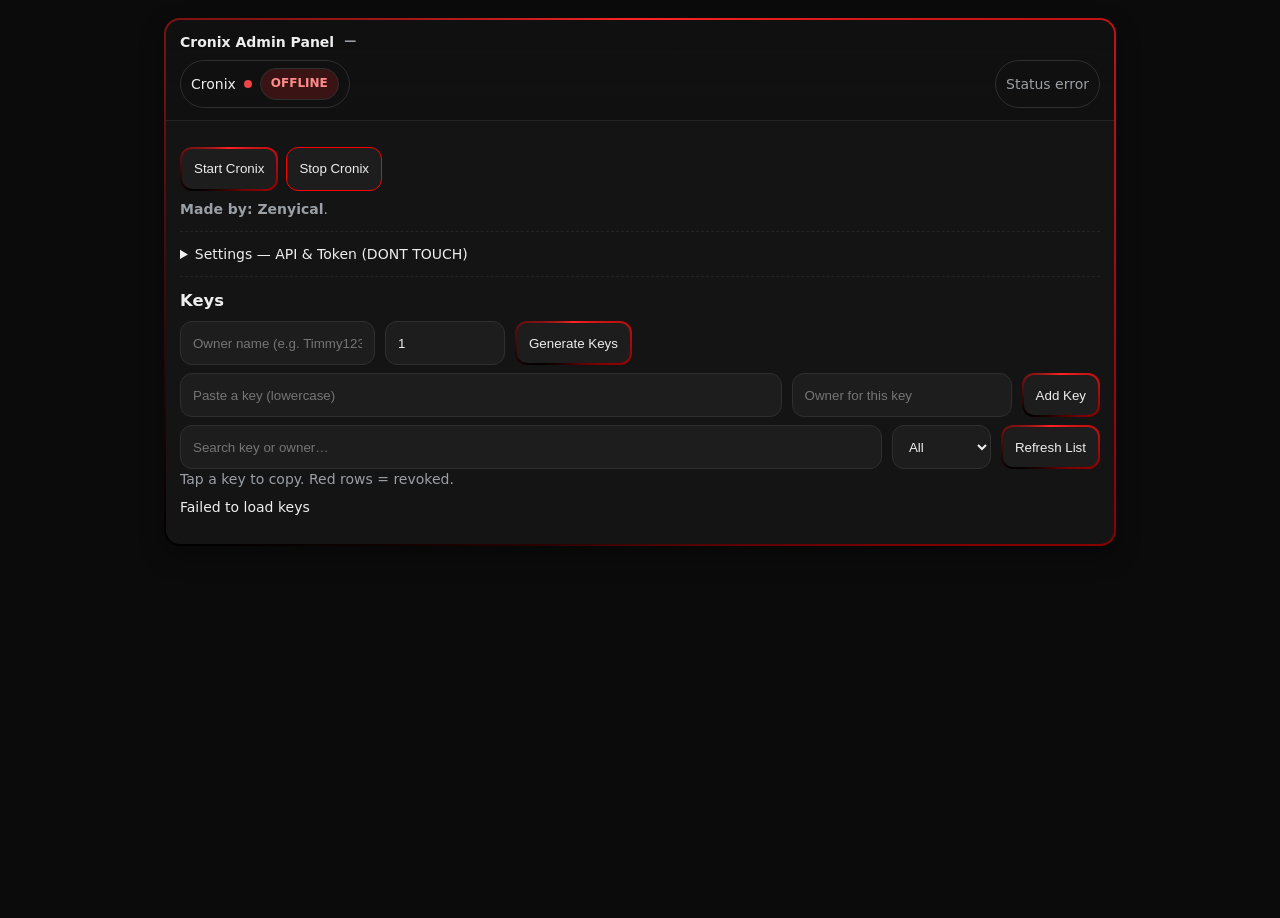
==== index.html @ 21311c2d "Update index.html" ====
<!doctype html>
<meta charset="utf-8" />
<meta name="viewport" content="width=device-width, initial-scale=1" />
<title>Cronix Admin Panel</title>
<style>
  :root{color-scheme:dark light;--bg:#0b0b0b;--card:#141414;--muted:#9aa0a6;--text:#eee;--border:#242424;--border-strong:#2f2f2f;--accent:#ff2424;--ok:#14351a;--ok-text:#65e077;--bad:#3a1414;--bad-text:#ff8a8a;--btn:#1d1d1d;--btn-hover:#262626;--shadow:0 10px 24px rgba(0,0,0,.35)}
  *{box-sizing:border-box}html,body{height:100%}body{margin:0;background:var(--bg);color:var(--text);font:14px/1.45 system-ui, Segoe UI, Arial}
  .sheet{max-width:980px;margin:18px auto;padding:0 14px}
  .card{background:var(--card);border:1px solid var(--border);border-radius:16px;box-shadow:var(--shadow)}
  .hdr{position:sticky;top:0;z-index:10;background:linear-gradient(180deg,rgba(16,16,16,.95),rgba(16,16,16,.8));backdrop-filter:blur(6px);border-bottom:1px solid var(--border);padding:12px 14px;border-top-left-radius:16px;border-top-right-radius:16px}
  .title{display:flex;align-items:center;gap:10px;font-weight:800}.sub{color:var(--muted);font-size:12px}
  .pill{border:1px solid var(--border-strong);padding:7px 10px;border-radius:999px;display:inline-flex;align-items:center;gap:8px}
  .dot{width:8px;height:8px;border-radius:50%}.ok{background:#22c55e}.bad{background:#ef4444}.muted{color:var(--muted)}
  .body{padding:14px}.section{padding:12px 0;border-bottom:1px dashed var(--border)} .section:last-child{border-bottom:none}
  .row{display:flex;gap:10px;flex-wrap:wrap}.stack{display:flex;flex-direction:column;gap:10px}
  input,button,select{background:var(--btn);border:1px solid var(--border-strong);color:var(--text);padding:10px 12px;border-radius:12px;min-height:44px}
  button{cursor:pointer}button:hover{background:var(--btn-hover)}.btn-danger{border-color:#ff0000}.btn-ghost{background:transparent}
  @property --a{syntax:"<angle>";inherits:false;initial-value:0deg}@keyframes spin{to{--a:360deg}}
  .btn-rim{--border-w:2px;position:relative;border:var(--border-w) solid transparent;border-radius:12px;color:var(--text);background:linear-gradient(var(--btn),var(--btn)) padding-box,conic-gradient(from var(--a),#ff2424,#8b0000,#000000,#ff2424) border-box;animation:spin 4s linear infinite}
  .btn-rim:hover{background:linear-gradient(var(--btn-hover),var(--btn-hover)) padding-box,conic-gradient(from var(--a),#ff2424,#8b0000,#000000,#ff2424) border-box}
  .card-rim{--r:16px;position:relative;border-radius:var(--r);background:linear-gradient(var(--card),var(--card)) padding-box,conic-gradient(from var(--a),#ff2424,#8b0000,#000000,#ff2424) border-box;animation:spin 8s linear infinite;border:2px solid transparent}
  .card-rim .hdr{border-top-left-radius:16px;border-top-right-radius:16px}
  .rim-focus:focus{border-color:transparent;background:linear-gradient(var(--btn),var(--btn)) padding-box,conic-gradient(from var(--a),#ff2424,#8b0000,#000000,#ff2424) border-box;animation:spin 6s linear infinite}
  .badge{padding:6px 10px;border-radius:999px;font-weight:700;font-size:12px;border:1px solid var(--border-strong)}.b-ok{background:#14351a;color:var(--ok-text)}.b-bad{background:#3a1414;color:var(--bad-text)}
  .toolbar{display:flex;gap:8px;flex-wrap:wrap}
  .table{width:100%;border-collapse:collapse;margin-top:10px}.table th,.table td{padding:10px;border-bottom:1px solid var(--border)}.table th{text-align:left;color:var(--muted);font-weight:600}
  .key-row.rev{background:linear-gradient(0deg,rgba(255,77,77,.08),rgba(255,77,77,.08))}.right{margin-left:auto}
  .toast{position:fixed;left:50%;transform:translateX(-50%);bottom:18px;background:#111;border:1px solid var(--border-strong);padding:10px 14px;border-radius:12px;box-shadow:var(--shadow);opacity:0;pointer-events:none;transition:opacity .2s,bottom .2s;z-index:50}
  .toast.show{opacity:1;pointer-events:auto;bottom:24px}
  .modal-backdrop{position:fixed;inset:0;background:rgba(0,0,0,.55);backdrop-filter:blur(3px);display:none;align-items:center;justify-content:center;z-index:60;padding:16px}
  .modal{max-width:560px;width:100%;background:var(--card);border:1px solid var(--border);border-radius:16px;box-shadow:var(--shadow);overflow:hidden}
  .modal header{padding:14px 16px;border-bottom:1px solid var(--border);font-weight:800}
  .modal .content{padding:14px 16px}
  .modal footer{padding:12px 16px;border-top:1px solid var(--border);display:flex;gap:8px;flex-wrap:wrap;justify-content:flex-end}
  .modal .klist{display:flex;flex-direction:column;gap:8px}.modal .kitem{display:flex;gap:8px;align-items:center}
  .modal .kkey{flex:1;font-family:ui-monospace,SFMono-Regular,Menlo,monospace;word-break:break-all;border:1px dashed var(--border);border-radius:10px;padding:8px 10px}
  .btn-rim-small{--border-w:2px;border-radius:10px;border:var(--border-w) solid transparent;background:linear-gradient(var(--btn),var(--btn)) padding-box,conic-gradient(from var(--a),#ff2424,#8b0000,#000000,#ff2424) border-box;animation:spin 4s linear infinite;padding:8px 12px;color:var(--text)}
  @media (max-width:420px){.toolbar button{flex:1 1 47%}.row input,.row select{flex:1 1 47%}}
</style>

<div class="sheet">
  <div class="card card-rim" role="region" aria-label="Cronix One-Page Panel">
    <header class="hdr">
      <div class="title">Cronix Admin Panel <span class="sub" id="lastRefresh">—</span></div>
      <div class="row" style="margin-top:8px">
        <span class="pill">Cronix <span id="dot-c" class="dot"></span> <span id="c" class="badge b-bad">OFFLINE</span></span>
        <span class="pill right"><span id="msg" class="muted">Ready</span></span>
      </div>
    </header>
    <div class="body">
      <section class="section">
        <div class="toolbar">
          <button data-act="/start" class="btn-rim">Start Cronix</button>
          <button data-act="/stop" class="btn-danger" data-confirm="Stop Cronix?">Stop Cronix</button>
        </div>
        <div class="muted" style="margin-top:8px"><b>Made by: Zenyical</b>.</div>
      </section>
      <section class="section">
        <details>
          <summary>Settings — API & Token (DONT TOUCH)</summary>
          <div class="details-body stack">
            <label>API Base URL
              <input id="apiInput" class="rim-focus" placeholder="https://your-ngrok-host.ngrok.app" />
            </label>
            <label>Panel Secret
              <input id="secretInput" class="rim-focus" placeholder="••••••••" />
            </label>
            <div class="row">
              <button id="saveCfg" class="btn-rim">Save</button>
              <button id="resetCfg" class="btn-ghost">Reset to Default</button>
              <span class="muted">Saved only in this browser.</span>
            </div>
          </div>
        </details>
      </section>
      <section class="section" aria-label="Keys Manager">
        <h3 style="margin:0 0 8px">Keys</h3>
        <div class="row">
          <input id="owner" class="rim-focus" placeholder="Owner name (e.g. Timmy123)" />
          <input id="count" class="rim-focus" type="number" value="1" min="1" max="100" style="width:120px" />
          <button id="btnGen" class="btn-rim">Generate Keys</button>
        </div>
        <div class="row" style="margin-top:8px">
          <input id="keyval" class="rim-focus" placeholder="Paste a key (lowercase)" style="flex:1" />
          <input id="newowner" class="rim-focus" placeholder="Owner for this key" style="width:220px" />
          <button id="btnAdd" class="btn-rim">Add Key</button>
        </div>
        <div class="row" style="margin-top:8px">
          <input id="search" class="rim-focus" placeholder="Search key or owner…" style="flex:1" />
          <select id="statusFilter" class="rim-focus" title="Filter">
            <option value="all">All</option>
            <option value="active">Active</option>
            <option value="revoked">Revoked</option>
          </select>
          <button id="btnRefresh" class="btn-rim">Refresh List</button>
        </div>
        <div class="muted">Tap a key to copy. Red rows = revoked.</div>
        <div id="keys" style="margin-top:8px">Loading…</div>
      </section>
    </div>
  </div>
</div>

<div id="modalRoot" class="modal-backdrop" role="dialog" aria-modal="true" aria-hidden="true">
  <div class="modal" role="document" aria-labelledby="mTitle" aria-describedby="mContent">
    <header id="mTitle">Dialog</header>
    <div id="mContent" class="content">…</div>
    <footer id="mFooter"></footer>
  </div>
</div>
<div id="toast" class="toast" role="status" aria-live="polite"></div>

<script>
  const DEFAULTS={API:"https://9ed41e73e5f8.ngrok.app",SECRET:"kh1z-ctrl-1_FQ9k6rTA2z3iG4pN7sY0w"};
  const store={get api(){return localStorage.getItem('cronix_api')||DEFAULTS.API},set api(v){localStorage.setItem('cronix_api',v)},get secret(){return localStorage.getItem('cronix_secret')||DEFAULTS.SECRET},set secret(v){localStorage.setItem('cronix_secret',v)},reset(){localStorage.removeItem('cronix_api');localStorage.removeItem('cronix_secret')}};
  const els={msg:document.getElementById('msg'),c:document.getElementById('c'),dotC:document.getElementById('dot-c'),lastRefresh:document.getElementById('lastRefresh'),toast:document.getElementById('toast'),keysBox:document.getElementById('keys'),modalRoot:document.getElementById('modalRoot'),mTitle:document.getElementById('mTitle'),mContent:document.getElementById('mContent'),mFooter:document.getElementById('mFooter')};

  function toast(t){els.toast.textContent=t;els.toast.classList.add('show');setTimeout(()=>els.toast.classList.remove('show'),2000)}
  function openModal({title='Dialog',html='',buttons=[{id:'ok',label:'OK'}]}){els.mTitle.textContent=title;els.mContent.innerHTML=html;els.mFooter.innerHTML='';buttons.forEach(b=>{const x=document.createElement('button');x.textContent=b.label;x.className=(b.variant||'btn-rim-small');x.dataset.id=b.id;els.mFooter.appendChild(x)});els.modalRoot.style.display='flex';els.modalRoot.setAttribute('aria-hidden','false');return new Promise(res=>{const onClick=e=>{const t=e.target.closest('button');if(!t)return;cleanup();closeModal();res(t.dataset.id)};const onEsc=e=>{if(e.key==='Escape'){cleanup();closeModal();res('esc')}};const onBack=e=>{if(e.target===els.modalRoot){cleanup();closeModal();res('backdrop')}};function cleanup(){els.mFooter.removeEventListener('click',onClick);window.removeEventListener('keydown',onEsc);els.modalRoot.removeEventListener('click',onBack)};els.mFooter.addEventListener('click',onClick);window.addEventListener('keydown',onEsc);els.modalRoot.addEventListener('click',onBack)})}
  function closeModal(){els.modalRoot.style.display='none';els.modalRoot.setAttribute('aria-hidden','true')}
  async function confirmDialog(msg,sub=''){const html=`<div class="stack"><div>${msg}</div>${sub?`<div class="muted">${sub}</div>`:''}</div>`;const id=await openModal({title:'Please confirm',html,buttons:[{id:'cancel',label:'Cancel',variant:'btn-ghost'},{id:'ok',label:'Confirm'}]});return id==='ok'}
  function keysPopup(owner,keys){const list=keys.map(k=>`<div class="kitem"><span class="kkey" data-copy="${k}">${k}</span><button class="btn-rim-small" data-copybtn="${k}">Copy</button></div>`).join('');const html=`<div class="stack"><div><b>Owner:</b> ${owner}</div><div class="klist">${list}</div></div>`;openModal({title:'Keys generated',html,buttons:[{id:'close',label:'Close'}]}).then(()=>{});const h=async e=>{const cell=e.target.closest('[data-copy]');const btn=e.target.closest('[data-copybtn]');const val=cell?.dataset.copy||btn?.dataset.copybtn;if(val){try{await navigator.clipboard.writeText(val);toast('Copied')}catch{toast('Copy failed')}}};els.mContent.addEventListener('click',h,{once:true})}
  function keyAddedPopup(owner,key){const html=`<div class="stack"><div><b>Owner:</b> ${owner}</div><div class="kitem"><span class="kkey" data-copy="${key}">${key}</span><button class="btn-rim-small" data-copybtn="${key}">Copy</button></div></div>`;openModal({title:'Key added',html,buttons:[{id:'close',label:'Close'}]}).then(()=>{});const h=async e=>{const cell=e.target.closest('[data-copy]');const btn=e.target.closest('[data-copybtn]');const val=cell?.dataset.copy||btn?.dataset.copybtn;if(val){try{await navigator.clipboard.writeText(val);toast('Copied')}catch{toast('Copy failed')}}};els.mContent.addEventListener('click',h,{once:true})}

  function setBadge(el,up){el.textContent=up?'ONLINE':'OFFLINE';el.className='badge '+(up?'b-ok':'b-bad')}
  function setDot(el,up){el.className='dot '+(up?'ok':'bad')}
  const apiBase=()=> (store.api||'').replace(/\/+$/,'')

  async function apiFetch(path,opts={}){const init={method:'GET',headers:{'X-Panel-Secret':store.secret,'Content-Type':'application/json'},...opts};const url=apiBase()+path;const r=await fetch(url,init);if(!r.ok){const t=await r.text().catch(()=>String(r.status));throw new Error(`${r.status} ${t.slice(0,200)}`)}const ct=r.headers.get('content-type')||'';return ct.includes('application/json')?r.json():r.text()}
  async function doAction(path,body){els.msg.textContent='Working…';try{const res=await apiFetch(path,{method:'POST',body:body?JSON.stringify(body):undefined});els.msg.textContent=typeof res==='string'?res:'Done';toast('Success');await refresh();if(path.startsWith('/keys'))loadKeys();return res}catch(e){els.msg.textContent=`Error: ${e.message}`;toast('Failed');throw e}}
  async function refresh(){try{const j=await apiFetch('/status');setBadge(els.c,!!j.cronix);setDot(els.dotC,!!j.cronix);els.lastRefresh.textContent='Updated '+new Date().toLocaleTimeString();els.msg.textContent='Ready'}catch(e){setBadge(els.c,false);setDot(els.dotC,false);els.msg.textContent='Status error'}}

  document.addEventListener('click',async e=>{const b=e.target.closest('button[data-act]');if(!b)return;const path=b.dataset.act;if(b.dataset.confirm){const ok=await confirmDialog(b.dataset.confirm);if(!ok)return}doAction(path)})

  const apiInput=document.getElementById('apiInput');const secretInput=document.getElementById('secretInput');const saveCfg=document.getElementById('saveCfg');const resetCfg=document.getElementById('resetCfg');apiInput.value=store.api;secretInput.value=store.secret;saveCfg.onclick=()=>{store.api=apiInput.value.trim().replace(/\/+$/,'');store.secret=secretInput.value.trim();toast('Saved')};resetCfg.onclick=()=>{store.reset();apiInput.value=store.api;secretInput.value=store.secret;toast('Reset')}

  const ownerEl=document.getElementById('owner');const countEl=document.getElementById('count');const keyvalEl=document.getElementById('keyval');const newownerEl=document.getElementById('newowner');const searchEl=document.getElementById('search');const statusFilterEl=document.getElementById('statusFilter');

  async function loadKeys(){els.keysBox.textContent='Loading…';try{const j=await apiFetch('/keys');allKeys=j.keys||[];renderKeys()}catch{els.keysBox.textContent='Failed to load keys'}}
  let allKeys=[]
  function renderKeys(){const q=(searchEl.value||'').toLowerCase();const filt=statusFilterEl.value;const rows=allKeys.filter(k=>{const text=`${k.key} ${k.owner||''} ${k.status||''}`.toLowerCase();if(q&&!text.includes(q))return false;const rev=(k.status||'').toLowerCase().includes('revok');if(filt==='active'&&rev)return false;if(filt==='revoked'&&!rev)return false;return true}).map(k=>`<tr class="key-row ${(k.status||'').toLowerCase().includes('revok')?'rev':''}"><td style="font-family:ui-monospace,SFMono-Regular,Menlo,monospace;word-break:break-all" data-copy="${k.key}">${k.key}</td><td>${k.owner||''}</td><td>${(k.status||'').toLowerCase().includes('revok')?'<span class="badge b-bad">REVOKED</span>':'<span class="badge b-ok">ACTIVE</span>'}</td><td class="right">${(k.status||'').toLowerCase().includes('revok')?`<button class="btn-rim-small" data-row-unrevoke="${k.key}">Unrevoke</button>`:`<button class="btn-danger" data-row-revoke="${k.key}">Revoke</button>`}<button class="btn-ghost" data-row-del="${k.key}">Delete</button></td></tr>`).join('');els.keysBox.innerHTML=`<table class="table"><thead><tr><th>Key</th><th>Owner</th><th>Status</th><th class="right">Actions</th></tr></thead><tbody>${rows}</tbody></table>`}

  els.keysBox.addEventListener('click',async e=>{const t=e.target;const revoke=t.closest('[data-row-revoke]');const unrevoke=t.closest('[data-row-unrevoke]');const del=t.closest('[data-row-del]');const copy=t.closest('[data-copy]');if(revoke){const ok=await confirmDialog('Revoke this key?','Users will be blocked until unrevoked.');if(ok)await doAction('/keys/revoke',{key:revoke.dataset.rowRevoke});return}if(unrevoke){const ok=await confirmDialog('Unrevoke this key?','Access will be restored.');if(ok)await doAction('/keys/unrevoke',{key:unrevoke.dataset.rowUnrevoke});return}if(del){const ok=await confirmDialog('Delete this key?','Permanent removal.');if(ok)await doAction('/keys/delete',{key:del.dataset.rowDel});return}if(copy){try{await navigator.clipboard.writeText(copy.dataset.copy);toast('Key copied')}catch{toast('Copy failed')}}})

  document.getElementById('btnGen').onclick=async()=>{const owner=(ownerEl.value||'manual').trim();const n=Math.max(1,Math.min(100,parseInt(countEl.value||'1')));const res=await doAction('/keys/generate',{n,owner});const keys=(res&&Array.isArray(res.created))?res.created:[];if(keys.length){keysPopup(owner,keys)}else{toast('No keys returned')}}
  document.getElementById('btnAdd').onclick=async()=>{const key=(keyvalEl.value||'').trim().toLowerCase();if(!key){toast('Enter a key');return}const owner=(newownerEl.value||'manual').trim();await doAction('/keys/add',{key,owner});keyAddedPopup(owner,key)}
  document.getElementById('btnRefresh').onclick=()=>loadKeys()
  searchEl?.addEventListener('input',renderKeys);statusFilterEl?.addEventListener('change',renderKeys)

  refresh();loadKeys();setInterval(refresh,4000)
</script>
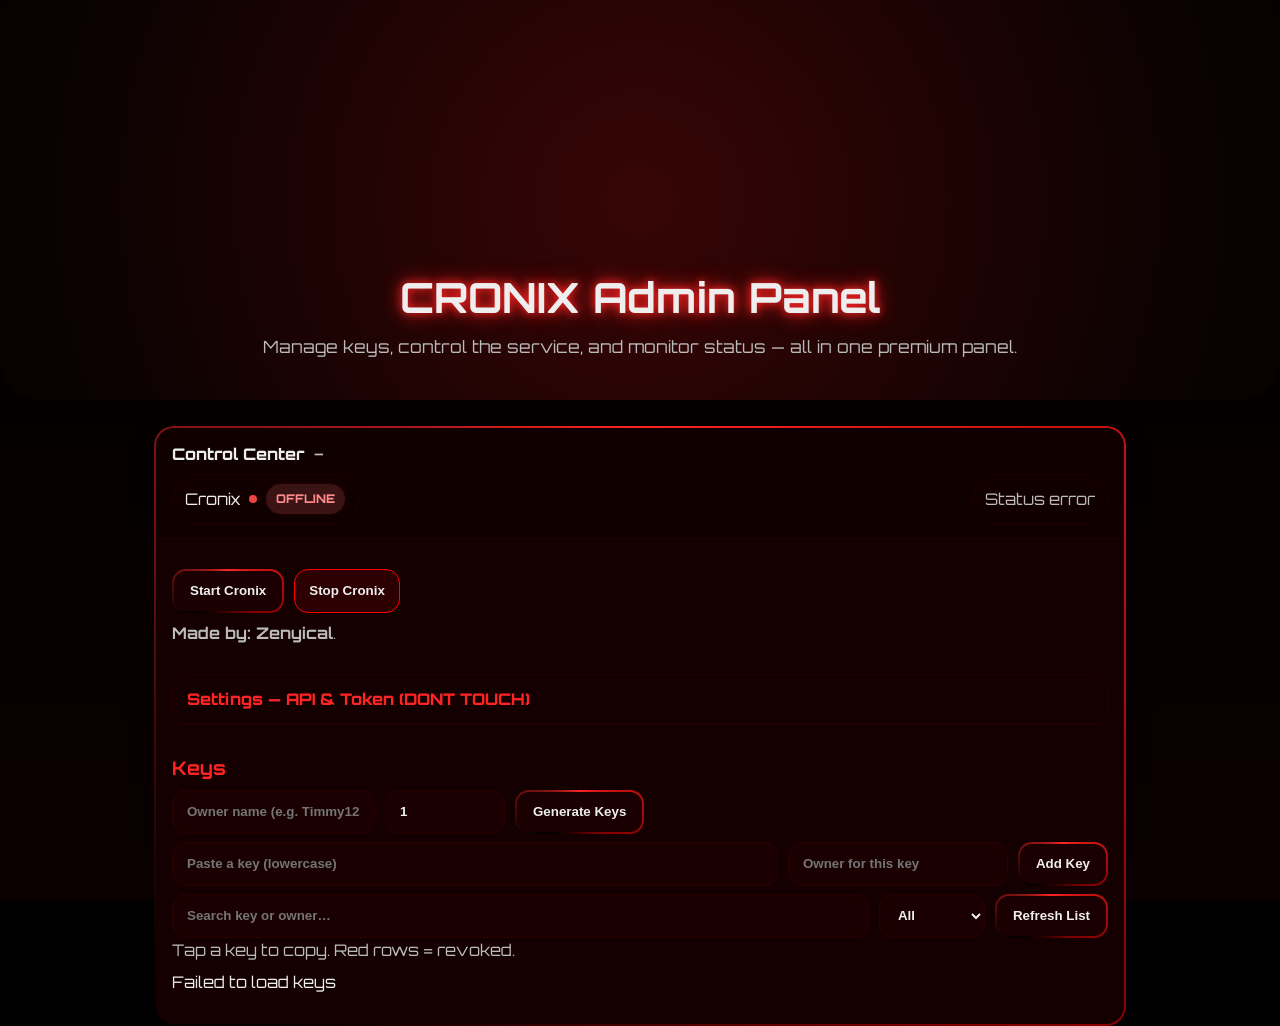
==== commit 4949c7a1: "Update index.html" ====
--- a/index.html
+++ b/index.html
@@ -1,152 +1,664 @@
-
 <!doctype html>
-<meta charset="utf-8" />
-<meta name="viewport" content="width=device-width, initial-scale=1" />
-<title>Cronix Admin Panel</title>
-<style>
-  :root{color-scheme:dark light;--bg:#0b0b0b;--card:#141414;--muted:#9aa0a6;--text:#eee;--border:#242424;--border-strong:#2f2f2f;--accent:#ff2424;--ok:#14351a;--ok-text:#65e077;--bad:#3a1414;--bad-text:#ff8a8a;--btn:#1d1d1d;--btn-hover:#262626;--shadow:0 10px 24px rgba(0,0,0,.35)}
-  *{box-sizing:border-box}html,body{height:100%}body{margin:0;background:var(--bg);color:var(--text);font:14px/1.45 system-ui, Segoe UI, Arial}
-  .sheet{max-width:980px;margin:18px auto;padding:0 14px}
-  .card{background:var(--card);border:1px solid var(--border);border-radius:16px;box-shadow:var(--shadow)}
-  .hdr{position:sticky;top:0;z-index:10;background:linear-gradient(180deg,rgba(16,16,16,.95),rgba(16,16,16,.8));backdrop-filter:blur(6px);border-bottom:1px solid var(--border);padding:12px 14px;border-top-left-radius:16px;border-top-right-radius:16px}
-  .title{display:flex;align-items:center;gap:10px;font-weight:800}.sub{color:var(--muted);font-size:12px}
-  .pill{border:1px solid var(--border-strong);padding:7px 10px;border-radius:999px;display:inline-flex;align-items:center;gap:8px}
-  .dot{width:8px;height:8px;border-radius:50%}.ok{background:#22c55e}.bad{background:#ef4444}.muted{color:var(--muted)}
-  .body{padding:14px}.section{padding:12px 0;border-bottom:1px dashed var(--border)} .section:last-child{border-bottom:none}
-  .row{display:flex;gap:10px;flex-wrap:wrap}.stack{display:flex;flex-direction:column;gap:10px}
-  input,button,select{background:var(--btn);border:1px solid var(--border-strong);color:var(--text);padding:10px 12px;border-radius:12px;min-height:44px}
-  button{cursor:pointer}button:hover{background:var(--btn-hover)}.btn-danger{border-color:#ff0000}.btn-ghost{background:transparent}
-  @property --a{syntax:"<angle>";inherits:false;initial-value:0deg}@keyframes spin{to{--a:360deg}}
-  .btn-rim{--border-w:2px;position:relative;border:var(--border-w) solid transparent;border-radius:12px;color:var(--text);background:linear-gradient(var(--btn),var(--btn)) padding-box,conic-gradient(from var(--a),#ff2424,#8b0000,#000000,#ff2424) border-box;animation:spin 4s linear infinite}
-  .btn-rim:hover{background:linear-gradient(var(--btn-hover),var(--btn-hover)) padding-box,conic-gradient(from var(--a),#ff2424,#8b0000,#000000,#ff2424) border-box}
-  .card-rim{--r:16px;position:relative;border-radius:var(--r);background:linear-gradient(var(--card),var(--card)) padding-box,conic-gradient(from var(--a),#ff2424,#8b0000,#000000,#ff2424) border-box;animation:spin 8s linear infinite;border:2px solid transparent}
-  .card-rim .hdr{border-top-left-radius:16px;border-top-right-radius:16px}
-  .rim-focus:focus{border-color:transparent;background:linear-gradient(var(--btn),var(--btn)) padding-box,conic-gradient(from var(--a),#ff2424,#8b0000,#000000,#ff2424) border-box;animation:spin 6s linear infinite}
-  .badge{padding:6px 10px;border-radius:999px;font-weight:700;font-size:12px;border:1px solid var(--border-strong)}.b-ok{background:#14351a;color:var(--ok-text)}.b-bad{background:#3a1414;color:var(--bad-text)}
-  .toolbar{display:flex;gap:8px;flex-wrap:wrap}
-  .table{width:100%;border-collapse:collapse;margin-top:10px}.table th,.table td{padding:10px;border-bottom:1px solid var(--border)}.table th{text-align:left;color:var(--muted);font-weight:600}
-  .key-row.rev{background:linear-gradient(0deg,rgba(255,77,77,.08),rgba(255,77,77,.08))}.right{margin-left:auto}
-  .toast{position:fixed;left:50%;transform:translateX(-50%);bottom:18px;background:#111;border:1px solid var(--border-strong);padding:10px 14px;border-radius:12px;box-shadow:var(--shadow);opacity:0;pointer-events:none;transition:opacity .2s,bottom .2s;z-index:50}
-  .toast.show{opacity:1;pointer-events:auto;bottom:24px}
-  .modal-backdrop{position:fixed;inset:0;background:rgba(0,0,0,.55);backdrop-filter:blur(3px);display:none;align-items:center;justify-content:center;z-index:60;padding:16px}
-  .modal{max-width:560px;width:100%;background:var(--card);border:1px solid var(--border);border-radius:16px;box-shadow:var(--shadow);overflow:hidden}
-  .modal header{padding:14px 16px;border-bottom:1px solid var(--border);font-weight:800}
-  .modal .content{padding:14px 16px}
-  .modal footer{padding:12px 16px;border-top:1px solid var(--border);display:flex;gap:8px;flex-wrap:wrap;justify-content:flex-end}
-  .modal .klist{display:flex;flex-direction:column;gap:8px}.modal .kitem{display:flex;gap:8px;align-items:center}
-  .modal .kkey{flex:1;font-family:ui-monospace,SFMono-Regular,Menlo,monospace;word-break:break-all;border:1px dashed var(--border);border-radius:10px;padding:8px 10px}
-  .btn-rim-small{--border-w:2px;border-radius:10px;border:var(--border-w) solid transparent;background:linear-gradient(var(--btn),var(--btn)) padding-box,conic-gradient(from var(--a),#ff2424,#8b0000,#000000,#ff2424) border-box;animation:spin 4s linear infinite;padding:8px 12px;color:var(--text)}
-  @media (max-width:420px){.toolbar button{flex:1 1 47%}.row input,.row select{flex:1 1 47%}}
-</style>
-
-<div class="sheet">
-  <div class="card card-rim" role="region" aria-label="Cronix One-Page Panel">
-    <header class="hdr">
-      <div class="title">Cronix Admin Panel <span class="sub" id="lastRefresh">—</span></div>
-      <div class="row" style="margin-top:8px">
-        <span class="pill">Cronix <span id="dot-c" class="dot"></span> <span id="c" class="badge b-bad">OFFLINE</span></span>
-        <span class="pill right"><span id="msg" class="muted">Ready</span></span>
+<html lang="en">
+<head>
+  <meta charset="utf-8" />
+  <meta name="viewport" content="width=device-width, initial-scale=1" />
+  <title>CRONIX — Admin Panel</title>
+  <style>
+    @import url('https://fonts.googleapis.com/css2?family=Orbitron:wght@600;800&display=swap');
+
+    /* ====== Global / Theme (from Code 1 vibe) ====== */
+    :root{
+      --bg0:#000;
+      --bg1:#0b0000;
+      --panel:#140000;
+      --panel-weak:#150000cc;
+      --border:#220000;
+      --border-strong:#2d0000;
+      --text:#eee;
+      --muted:#bbb;
+      --accent:#ff2424;
+      --accent-deep:#8b0000;
+      --accent-faint:rgba(255,36,36,.15);
+      --shadow:0 10px 24px rgba(0,0,0,.35);
+      --ok:#14351a; --ok-text:#65e077;
+      --bad:#3a1414; --bad-text:#ff8a8a;
+      --btn:#1a0000; --btn-hover:#230000;
+    }
+
+    *{box-sizing:border-box}
+    html,body{height:100%}
+    body{
+      margin:0;
+      font-family:'Orbitron',system-ui,Segoe UI,Arial;
+      color:var(--text);
+      background:linear-gradient(180deg,var(--bg0) 0%, var(--bg1) 100%);
+      line-height:1.5;
+      overflow-x:hidden;
+    }
+    .glow-red { text-shadow:0 0 8px var(--accent), 0 0 20px var(--accent); }
+
+    /* ====== HERO ====== */
+    header.hero{
+      padding:60px 5% 40px;
+      background:radial-gradient(circle at center, #150000 0%, #000 80%);
+      display:flex; flex-direction:column; align-items:center; text-align:center;
+      position:relative; overflow:hidden; border-radius:0 0 40px 40px;
+    }
+    header.hero::before{
+      content:""; position:absolute; inset:-50%;
+      background:radial-gradient(circle, rgba(255,36,36,.15) 0%, transparent 60%);
+      animation:pulse 6s infinite;
+    }
+    @keyframes pulse{
+      0%,100%{ transform:scale(1); opacity:.6; }
+      50%{ transform:scale(1.2); opacity:.2; }
+    }
+    .logo{
+      width:180px; height:180px;
+      background:url('https://i.postimg.cc/MHff0dQQ/cronix.webp') no-repeat center/cover;
+      border-radius:50%;
+      filter:drop-shadow(0 0 25px var(--accent));
+      margin-bottom:18px; position:relative; z-index:2; animation:eyePulse 4s infinite;
+    }
+    @keyframes eyePulse{
+      0%,100%{ filter:drop-shadow(0 0 25px var(--accent)); }
+      50%{ filter:drop-shadow(0 0 50px #ff4444); }
+    }
+    header.hero h1{ font-size:2.6rem; margin:8px 0 6px; position:relative; z-index:2; }
+    header.hero p{ color:#bbb; margin:0; position:relative; z-index:2; font-size:1.05rem; }
+
+    /* ====== Sheet / Card ====== */
+    .sheet{ max-width:1000px; margin:26px auto; padding:0 14px; }
+    .card{
+      background:rgba(20,0,0,.85);
+      border:1px solid var(--border);
+      border-radius:20px;
+      box-shadow:var(--shadow);
+      overflow:hidden;
+    }
+
+    /* Conic red-black rim like Code 2 but themed */
+    @property --a{syntax:"<angle>";inherits:false;initial-value:0deg}
+    @keyframes spin{to{--a:360deg}}
+    .card-rim{
+      --r:20px;
+      position:relative; border-radius:var(--r);
+      background:
+        linear-gradient(var(--panel),var(--panel)) padding-box,
+        conic-gradient(from var(--a), var(--accent), var(--accent-deep), #000000, var(--accent)) border-box;
+      border:2px solid transparent;
+      animation:spin 8s linear infinite;
+    }
+
+    /* Sticky header inside card */
+    .hdr{
+      position:sticky; top:0; z-index:5;
+      background:linear-gradient(180deg,rgba(16,0,0,.95),rgba(16,0,0,.8));
+      backdrop-filter:blur(6px);
+      border-bottom:1px solid var(--border);
+      padding:14px 16px;
+    }
+    .title{ display:flex; align-items:center; gap:10px; font-weight:800; }
+    .sub{ color:var(--muted); font-size:12px; }
+
+    /* Pills / Badges */
+    .row{ display:flex; gap:10px; flex-wrap:wrap; }
+    .right{ margin-left:auto; }
+    .pill{
+      border:1px solid var(--border);
+      padding:8px 12px;
+      border-radius:999px;
+      display:inline-flex; align-items:center; gap:8px;
+      background:rgba(20,0,0,.5);
+    }
+    .dot{width:8px; height:8px; border-radius:50%}
+    .ok{background:#22c55e} .bad{background:#ef4444}
+    .badge{padding:6px 10px; border-radius:999px; font-weight:800; font-size:12px; border:1px solid var(--border)}
+    .b-ok{background:var(--ok); color:var(--ok-text)}
+    .b-bad{background:var(--bad); color:var(--bad-text)}
+    .muted{ color:var(--muted); }
+
+    /* Body / Sections */
+    .body{ padding:16px; }
+    .section{ padding:14px 0; border-bottom:1px dashed var(--border); }
+    .section:last-child{ border-bottom:none; }
+    .stack{ display:flex; flex-direction:column; gap:10px; }
+
+    /* Buttons & Inputs (Code 1 glow + Code 2 rim) */
+    input,button,select{
+      background:var(--btn);
+      border:1px solid var(--border-strong);
+      color:var(--text);
+      padding:12px 14px;
+      border-radius:14px;
+      min-height:44px;
+      font-weight:800;
+    }
+    .btn{ 
+      display:inline-block; cursor:pointer; text-decoration:none; text-align:center;
+      border-radius:40px; background:var(--accent); color:#fff;
+      box-shadow:0 0 12px var(--accent), inset 0 0 8px var(--accent-deep);
+      transition:.25s;
+    }
+    .btn:hover{ background:var(--accent-deep); box-shadow:0 0 18px #ff4444; }
+    .btn:active{ transform:scale(.98); }
+
+    .btn-ghost{ background:transparent; border-color:var(--border-strong); }
+    .btn-danger{ background:#2c0000; border-color:#ff0000; }
+    .btn-danger:hover{ background:#3d0000; }
+
+    .toolbar{ display:flex; gap:10px; flex-wrap:wrap; }
+    .btn-rim{
+      --border-w:2px; border:var(--border-w) solid transparent; border-radius:14px;
+      color:var(--text);
+      background:
+        linear-gradient(var(--btn),var(--btn)) padding-box,
+        conic-gradient(from var(--a), var(--accent), var(--accent-deep), #000000, var(--accent)) border-box;
+      animation:spin 4s linear infinite;
+      padding:12px 16px;
+    }
+    .btn-rim:hover{
+      background:
+        linear-gradient(var(--btn-hover),var(--btn-hover)) padding-box,
+        conic-gradient(from var(--a), var(--accent), var(--accent-deep), #000000, var(--accent)) border-box;
+    }
+    .btn-rim-small{
+      --border-w:2px; border:var(--border-w) solid transparent; border-radius:10px;
+      background:
+        linear-gradient(var(--btn),var(--btn)) padding-box,
+        conic-gradient(from var(--a), var(--accent), var(--accent-deep), #000000, var(--accent)) border-box;
+      animation:spin 4s linear infinite;
+      padding:8px 12px; color:var(--text);
+      font-weight:800;
+    }
+
+    .rim-focus:focus{
+      outline:none; border-color:transparent;
+      background:
+        linear-gradient(var(--btn),var(--btn)) padding-box,
+        conic-gradient(from var(--a), var(--accent), var(--accent-deep), #000000, var(--accent)) border-box;
+      animation:spin 6s linear infinite;
+    }
+
+    /* Keys table */
+    .table{ width:100%; border-collapse:collapse; margin-top:10px; }
+    .table th,.table td{ padding:10px; border-bottom:1px solid var(--border); }
+    .table th{ text-align:left; color:var(--muted); font-weight:800; }
+    .key-row.rev{ background:linear-gradient(0deg, rgba(255,77,77,.08), rgba(255,77,77,.08)); }
+
+    /* Modal + Toast styled like Code 1 */
+    .toast{
+      position:fixed; left:50%; transform:translateX(-50%);
+      bottom:18px; background:#110000; border:1px solid var(--border);
+      padding:10px 14px; border-radius:12px; box-shadow:var(--shadow);
+      opacity:0; pointer-events:none; transition:opacity .2s, bottom .2s; z-index:50;
+      text-shadow:0 0 8px var(--accent), 0 0 12px var(--accent);
+    }
+    .toast.show{ opacity:1; pointer-events:auto; bottom:24px; }
+
+    .modal-backdrop{
+      position:fixed; inset:0; background:rgba(0,0,0,.55); backdrop-filter:blur(3px);
+      display:none; align-items:center; justify-content:center; z-index:60; padding:16px;
+    }
+    .modal{
+      max-width:560px; width:100%; background:rgba(20,0,0,.9);
+      border:1px solid var(--border); border-radius:20px; box-shadow:var(--shadow); overflow:hidden;
+    }
+    .modal header{ padding:14px 16px; border-bottom:1px solid var(--border); font-weight:800; }
+    .modal .content{ padding:14px 16px; }
+    .modal footer{ padding:12px 16px; border-top:1px solid var(--border); display:flex; gap:8px; flex-wrap:wrap; justify-content:flex-end; }
+    .modal .klist{ display:flex; flex-direction:column; gap:8px; }
+    .modal .kitem{ display:flex; gap:8px; align-items:center; }
+    .modal .kkey{
+      flex:1; font-family:ui-monospace,SFMono-Regular,Menlo,monospace; word-break:break-all;
+      border:1px dashed var(--border); border-radius:10px; padding:8px 10px; background:#0f0000;
+    }
+
+    /* Embers (from Code 1) */
+    .ember{
+      position:fixed; width:4px; height:4px; background:var(--accent);
+      border-radius:50%; box-shadow:0 0 8px var(--accent);
+      opacity:.7; pointer-events:none; animation:float 8s linear infinite;
+    }
+    @keyframes float{
+      from{ transform:translateY(100vh) scale(.5); opacity:.8; }
+      to{ transform:translateY(-10vh) scale(1.5); opacity:0; }
+    }
+
+    /* Details summary styling (themed) */
+    details{ border:1px solid var(--border); border-radius:16px; background:rgba(20,0,0,.5); }
+    details[open]{ background:rgba(20,0,0,.75); }
+    details summary{
+      cursor:pointer; padding:12px 14px; font-weight:800; color:var(--accent);
+      list-style:none; border-bottom:1px solid var(--border);
+    }
+    details summary::-webkit-details-marker{ display:none; }
+    details .details-body{ padding:12px 14px; }
+
+    /* Responsive tweaks */
+    @media (max-width:420px){
+      .toolbar button{ flex:1 1 47%; }
+      .row input,.row select{ flex:1 1 47%; }
+    }
+  </style>
+</head>
+<body>
+  <!-- ===== HERO ===== -->
+  <header class="hero">
+    <div class="logo"></div>
+    <h1 class="glow-red">CRONIX Admin Panel</h1>
+    <p>Manage keys, control the service, and monitor status — all in one premium panel.</p>
+  </header>
+
+  <!-- ===== PANEL ===== -->
+  <div class="sheet">
+    <div class="card card-rim" role="region" aria-label="Cronix One-Page Panel">
+      <div class="hdr">
+        <div class="title">Control Center <span class="sub" id="lastRefresh">—</span></div>
+        <div class="row" style="margin-top:8px">
+          <span class="pill">Cronix <span id="dot-c" class="dot"></span> <span id="c" class="badge b-bad">OFFLINE</span></span>
+          <span class="pill right"><span id="msg" class="muted">Ready</span></span>
+        </div>
       </div>
-    </header>
-    <div class="body">
-      <section class="section">
-        <div class="toolbar">
-          <button data-act="/start" class="btn-rim">Start Cronix</button>
-          <button data-act="/stop" class="btn-danger" data-confirm="Stop Cronix?">Stop Cronix</button>
-        </div>
-        <div class="muted" style="margin-top:8px"><b>Made by: Zenyical</b>.</div>
-      </section>
-      <section class="section">
-        <details>
-          <summary>Settings — API & Token (DONT TOUCH)</summary>
-          <div class="details-body stack">
-            <label>API Base URL
-              <input id="apiInput" class="rim-focus" placeholder="https://your-ngrok-host.ngrok.app" />
-            </label>
-            <label>Panel Secret
-              <input id="secretInput" class="rim-focus" placeholder="••••••••" />
-            </label>
-            <div class="row">
-              <button id="saveCfg" class="btn-rim">Save</button>
-              <button id="resetCfg" class="btn-ghost">Reset to Default</button>
-              <span class="muted">Saved only in this browser.</span>
+
+      <div class="body">
+        <!-- Actions -->
+        <section class="section">
+          <div class="toolbar">
+            <button data-act="/start" class="btn-rim">Start Cronix</button>
+            <button data-act="/stop" class="btn-danger" data-confirm="Stop Cronix?">Stop Cronix</button>
+          </div>
+          <div class="muted" style="margin-top:8px"><b>Made by: Zenyical</b>.</div>
+        </section>
+
+        <!-- Settings -->
+        <section class="section">
+          <details>
+            <summary>Settings — API &amp; Token (DONT TOUCH)</summary>
+            <div class="details-body stack">
+              <label>API Base URL
+                <input id="apiInput" class="rim-focus" placeholder="https://your-ngrok-host.ngrok.app" />
+              </label>
+              <label>Panel Secret
+                <input id="secretInput" class="rim-focus" placeholder="••••••••" />
+              </label>
+              <div class="row">
+                <button id="saveCfg" class="btn-rim">Save</button>
+                <button id="resetCfg" class="btn-ghost">Reset to Default</button>
+                <span class="muted">Saved only in this browser.</span>
+              </div>
             </div>
+          </details>
+        </section>
+
+        <!-- Keys -->
+        <section class="section" aria-label="Keys Manager">
+          <h3 style="margin:0 0 8px; color:var(--accent)">Keys</h3>
+          <div class="row">
+            <input id="owner" class="rim-focus" placeholder="Owner name (e.g. Timmy123)" />
+            <input id="count" class="rim-focus" type="number" value="1" min="1" max="100" style="width:120px" />
+            <button id="btnGen" class="btn-rim">Generate Keys</button>
           </div>
-        </details>
-      </section>
-      <section class="section" aria-label="Keys Manager">
-        <h3 style="margin:0 0 8px">Keys</h3>
-        <div class="row">
-          <input id="owner" class="rim-focus" placeholder="Owner name (e.g. Timmy123)" />
-          <input id="count" class="rim-focus" type="number" value="1" min="1" max="100" style="width:120px" />
-          <button id="btnGen" class="btn-rim">Generate Keys</button>
-        </div>
-        <div class="row" style="margin-top:8px">
-          <input id="keyval" class="rim-focus" placeholder="Paste a key (lowercase)" style="flex:1" />
-          <input id="newowner" class="rim-focus" placeholder="Owner for this key" style="width:220px" />
-          <button id="btnAdd" class="btn-rim">Add Key</button>
-        </div>
-        <div class="row" style="margin-top:8px">
-          <input id="search" class="rim-focus" placeholder="Search key or owner…" style="flex:1" />
-          <select id="statusFilter" class="rim-focus" title="Filter">
-            <option value="all">All</option>
-            <option value="active">Active</option>
-            <option value="revoked">Revoked</option>
-          </select>
-          <button id="btnRefresh" class="btn-rim">Refresh List</button>
-        </div>
-        <div class="muted">Tap a key to copy. Red rows = revoked.</div>
-        <div id="keys" style="margin-top:8px">Loading…</div>
-      </section>
+          <div class="row" style="margin-top:8px">
+            <input id="keyval" class="rim-focus" placeholder="Paste a key (lowercase)" style="flex:1" />
+            <input id="newowner" class="rim-focus" placeholder="Owner for this key" style="width:220px" />
+            <button id="btnAdd" class="btn-rim">Add Key</button>
+          </div>
+          <div class="row" style="margin-top:8px">
+            <input id="search" class="rim-focus" placeholder="Search key or owner…" style="flex:1" />
+            <select id="statusFilter" class="rim-focus" title="Filter">
+              <option value="all">All</option>
+              <option value="active">Active</option>
+              <option value="revoked">Revoked</option>
+            </select>
+            <button id="btnRefresh" class="btn-rim">Refresh List</button>
+          </div>
+          <div class="muted">Tap a key to copy. Red rows = revoked.</div>
+          <div id="keys" style="margin-top:8px">Loading…</div>
+        </section>
+      </div>
     </div>
   </div>
-</div>
-
-<div id="modalRoot" class="modal-backdrop" role="dialog" aria-modal="true" aria-hidden="true">
-  <div class="modal" role="document" aria-labelledby="mTitle" aria-describedby="mContent">
-    <header id="mTitle">Dialog</header>
-    <div id="mContent" class="content">…</div>
-    <footer id="mFooter"></footer>
+
+  <!-- ===== Modal / Toast ===== -->
+  <div id="modalRoot" class="modal-backdrop" role="dialog" aria-modal="true" aria-hidden="true">
+    <div class="modal" role="document" aria-labelledby="mTitle" aria-describedby="mContent">
+      <header id="mTitle">Dialog</header>
+      <div id="mContent" class="content">…</div>
+      <footer id="mFooter"></footer>
+    </div>
   </div>
-</div>
-<div id="toast" class="toast" role="status" aria-live="polite"></div>
-
-<script>
-  const DEFAULTS={API:"https://9ed41e73e5f8.ngrok.app",SECRET:"kh1z-ctrl-1_FQ9k6rTA2z3iG4pN7sY0w"};
-  const store={get api(){return localStorage.getItem('cronix_api')||DEFAULTS.API},set api(v){localStorage.setItem('cronix_api',v)},get secret(){return localStorage.getItem('cronix_secret')||DEFAULTS.SECRET},set secret(v){localStorage.setItem('cronix_secret',v)},reset(){localStorage.removeItem('cronix_api');localStorage.removeItem('cronix_secret')}};
-  const els={msg:document.getElementById('msg'),c:document.getElementById('c'),dotC:document.getElementById('dot-c'),lastRefresh:document.getElementById('lastRefresh'),toast:document.getElementById('toast'),keysBox:document.getElementById('keys'),modalRoot:document.getElementById('modalRoot'),mTitle:document.getElementById('mTitle'),mContent:document.getElementById('mContent'),mFooter:document.getElementById('mFooter')};
-
-  function toast(t){els.toast.textContent=t;els.toast.classList.add('show');setTimeout(()=>els.toast.classList.remove('show'),2000)}
-  function openModal({title='Dialog',html='',buttons=[{id:'ok',label:'OK'}]}){els.mTitle.textContent=title;els.mContent.innerHTML=html;els.mFooter.innerHTML='';buttons.forEach(b=>{const x=document.createElement('button');x.textContent=b.label;x.className=(b.variant||'btn-rim-small');x.dataset.id=b.id;els.mFooter.appendChild(x)});els.modalRoot.style.display='flex';els.modalRoot.setAttribute('aria-hidden','false');return new Promise(res=>{const onClick=e=>{const t=e.target.closest('button');if(!t)return;cleanup();closeModal();res(t.dataset.id)};const onEsc=e=>{if(e.key==='Escape'){cleanup();closeModal();res('esc')}};const onBack=e=>{if(e.target===els.modalRoot){cleanup();closeModal();res('backdrop')}};function cleanup(){els.mFooter.removeEventListener('click',onClick);window.removeEventListener('keydown',onEsc);els.modalRoot.removeEventListener('click',onBack)};els.mFooter.addEventListener('click',onClick);window.addEventListener('keydown',onEsc);els.modalRoot.addEventListener('click',onBack)})}
-  function closeModal(){els.modalRoot.style.display='none';els.modalRoot.setAttribute('aria-hidden','true')}
-  async function confirmDialog(msg,sub=''){const html=`<div class="stack"><div>${msg}</div>${sub?`<div class="muted">${sub}</div>`:''}</div>`;const id=await openModal({title:'Please confirm',html,buttons:[{id:'cancel',label:'Cancel',variant:'btn-ghost'},{id:'ok',label:'Confirm'}]});return id==='ok'}
-  function keysPopup(owner,keys){const list=keys.map(k=>`<div class="kitem"><span class="kkey" data-copy="${k}">${k}</span><button class="btn-rim-small" data-copybtn="${k}">Copy</button></div>`).join('');const html=`<div class="stack"><div><b>Owner:</b> ${owner}</div><div class="klist">${list}</div></div>`;openModal({title:'Keys generated',html,buttons:[{id:'close',label:'Close'}]}).then(()=>{});const h=async e=>{const cell=e.target.closest('[data-copy]');const btn=e.target.closest('[data-copybtn]');const val=cell?.dataset.copy||btn?.dataset.copybtn;if(val){try{await navigator.clipboard.writeText(val);toast('Copied')}catch{toast('Copy failed')}}};els.mContent.addEventListener('click',h,{once:true})}
-  function keyAddedPopup(owner,key){const html=`<div class="stack"><div><b>Owner:</b> ${owner}</div><div class="kitem"><span class="kkey" data-copy="${key}">${key}</span><button class="btn-rim-small" data-copybtn="${key}">Copy</button></div></div>`;openModal({title:'Key added',html,buttons:[{id:'close',label:'Close'}]}).then(()=>{});const h=async e=>{const cell=e.target.closest('[data-copy]');const btn=e.target.closest('[data-copybtn]');const val=cell?.dataset.copy||btn?.dataset.copybtn;if(val){try{await navigator.clipboard.writeText(val);toast('Copied')}catch{toast('Copy failed')}}};els.mContent.addEventListener('click',h,{once:true})}
-
-  function setBadge(el,up){el.textContent=up?'ONLINE':'OFFLINE';el.className='badge '+(up?'b-ok':'b-bad')}
-  function setDot(el,up){el.className='dot '+(up?'ok':'bad')}
-  const apiBase=()=> (store.api||'').replace(/\/+$/,'')
-
-  async function apiFetch(path,opts={}){const init={method:'GET',headers:{'X-Panel-Secret':store.secret,'Content-Type':'application/json'},...opts};const url=apiBase()+path;const r=await fetch(url,init);if(!r.ok){const t=await r.text().catch(()=>String(r.status));throw new Error(`${r.status} ${t.slice(0,200)}`)}const ct=r.headers.get('content-type')||'';return ct.includes('application/json')?r.json():r.text()}
-  async function doAction(path,body){els.msg.textContent='Working…';try{const res=await apiFetch(path,{method:'POST',body:body?JSON.stringify(body):undefined});els.msg.textContent=typeof res==='string'?res:'Done';toast('Success');await refresh();if(path.startsWith('/keys'))loadKeys();return res}catch(e){els.msg.textContent=`Error: ${e.message}`;toast('Failed');throw e}}
-  async function refresh(){try{const j=await apiFetch('/status');setBadge(els.c,!!j.cronix);setDot(els.dotC,!!j.cronix);els.lastRefresh.textContent='Updated '+new Date().toLocaleTimeString();els.msg.textContent='Ready'}catch(e){setBadge(els.c,false);setDot(els.dotC,false);els.msg.textContent='Status error'}}
-
-  document.addEventListener('click',async e=>{const b=e.target.closest('button[data-act]');if(!b)return;const path=b.dataset.act;if(b.dataset.confirm){const ok=await confirmDialog(b.dataset.confirm);if(!ok)return}doAction(path)})
-
-  const apiInput=document.getElementById('apiInput');const secretInput=document.getElementById('secretInput');const saveCfg=document.getElementById('saveCfg');const resetCfg=document.getElementById('resetCfg');apiInput.value=store.api;secretInput.value=store.secret;saveCfg.onclick=()=>{store.api=apiInput.value.trim().replace(/\/+$/,'');store.secret=secretInput.value.trim();toast('Saved')};resetCfg.onclick=()=>{store.reset();apiInput.value=store.api;secretInput.value=store.secret;toast('Reset')}
-
-  const ownerEl=document.getElementById('owner');const countEl=document.getElementById('count');const keyvalEl=document.getElementById('keyval');const newownerEl=document.getElementById('newowner');const searchEl=document.getElementById('search');const statusFilterEl=document.getElementById('statusFilter');
-
-  async function loadKeys(){els.keysBox.textContent='Loading…';try{const j=await apiFetch('/keys');allKeys=j.keys||[];renderKeys()}catch{els.keysBox.textContent='Failed to load keys'}}
-  let allKeys=[]
-  function renderKeys(){const q=(searchEl.value||'').toLowerCase();const filt=statusFilterEl.value;const rows=allKeys.filter(k=>{const text=`${k.key} ${k.owner||''} ${k.status||''}`.toLowerCase();if(q&&!text.includes(q))return false;const rev=(k.status||'').toLowerCase().includes('revok');if(filt==='active'&&rev)return false;if(filt==='revoked'&&!rev)return false;return true}).map(k=>`<tr class="key-row ${(k.status||'').toLowerCase().includes('revok')?'rev':''}"><td style="font-family:ui-monospace,SFMono-Regular,Menlo,monospace;word-break:break-all" data-copy="${k.key}">${k.key}</td><td>${k.owner||''}</td><td>${(k.status||'').toLowerCase().includes('revok')?'<span class="badge b-bad">REVOKED</span>':'<span class="badge b-ok">ACTIVE</span>'}</td><td class="right">${(k.status||'').toLowerCase().includes('revok')?`<button class="btn-rim-small" data-row-unrevoke="${k.key}">Unrevoke</button>`:`<button class="btn-danger" data-row-revoke="${k.key}">Revoke</button>`}<button class="btn-ghost" data-row-del="${k.key}">Delete</button></td></tr>`).join('');els.keysBox.innerHTML=`<table class="table"><thead><tr><th>Key</th><th>Owner</th><th>Status</th><th class="right">Actions</th></tr></thead><tbody>${rows}</tbody></table>`}
-
-  els.keysBox.addEventListener('click',async e=>{const t=e.target;const revoke=t.closest('[data-row-revoke]');const unrevoke=t.closest('[data-row-unrevoke]');const del=t.closest('[data-row-del]');const copy=t.closest('[data-copy]');if(revoke){const ok=await confirmDialog('Revoke this key?','Users will be blocked until unrevoked.');if(ok)await doAction('/keys/revoke',{key:revoke.dataset.rowRevoke});return}if(unrevoke){const ok=await confirmDialog('Unrevoke this key?','Access will be restored.');if(ok)await doAction('/keys/unrevoke',{key:unrevoke.dataset.rowUnrevoke});return}if(del){const ok=await confirmDialog('Delete this key?','Permanent removal.');if(ok)await doAction('/keys/delete',{key:del.dataset.rowDel});return}if(copy){try{await navigator.clipboard.writeText(copy.dataset.copy);toast('Key copied')}catch{toast('Copy failed')}}})
-
-  document.getElementById('btnGen').onclick=async()=>{const owner=(ownerEl.value||'manual').trim();const n=Math.max(1,Math.min(100,parseInt(countEl.value||'1')));const res=await doAction('/keys/generate',{n,owner});const keys=(res&&Array.isArray(res.created))?res.created:[];if(keys.length){keysPopup(owner,keys)}else{toast('No keys returned')}}
-  document.getElementById('btnAdd').onclick=async()=>{const key=(keyvalEl.value||'').trim().toLowerCase();if(!key){toast('Enter a key');return}const owner=(newownerEl.value||'manual').trim();await doAction('/keys/add',{key,owner});keyAddedPopup(owner,key)}
-  document.getElementById('btnRefresh').onclick=()=>loadKeys()
-  searchEl?.addEventListener('input',renderKeys);statusFilterEl?.addEventListener('change',renderKeys)
-
-  refresh();loadKeys();setInterval(refresh,4000)
-</script>
+  <div id="toast" class="toast" role="status" aria-live="polite"></div>
+
+  <!-- ===== JS (all Code 2 functionality intact) ===== -->
+  <script>
+    // Defaults & storage
+    const DEFAULTS={API:"https://9ed41e73e5f8.ngrok.app",SECRET:"kh1z-ctrl-1_FQ9k6rTA2z3iG4pN7sY0w"};
+    const store={
+      get api(){return localStorage.getItem('cronix_api')||DEFAULTS.API},
+      set api(v){localStorage.setItem('cronix_api',v)},
+      get secret(){return localStorage.getItem('cronix_secret')||DEFAULTS.SECRET},
+      set secret(v){localStorage.setItem('cronix_secret',v)},
+      reset(){localStorage.removeItem('cronix_api');localStorage.removeItem('cronix_secret')}
+    };
+
+    const els={
+      msg:document.getElementById('msg'),
+      c:document.getElementById('c'),
+      dotC:document.getElementById('dot-c'),
+      lastRefresh:document.getElementById('lastRefresh'),
+      toast:document.getElementById('toast'),
+      keysBox:document.getElementById('keys'),
+      modalRoot:document.getElementById('modalRoot'),
+      mTitle:document.getElementById('mTitle'),
+      mContent:document.getElementById('mContent'),
+      mFooter:document.getElementById('mFooter')
+    };
+
+    function toast(t){
+      els.toast.textContent=t;
+      els.toast.classList.add('show');
+      setTimeout(()=>els.toast.classList.remove('show'),2000);
+    }
+
+    function openModal({title='Dialog',html='',buttons=[{id:'ok',label:'OK'}]}){
+      els.mTitle.textContent=title;
+      els.mContent.innerHTML=html;
+      els.mFooter.innerHTML='';
+      buttons.forEach(b=>{
+        const x=document.createElement('button');
+        x.textContent=b.label;
+        x.className=(b.variant||'btn-rim-small');
+        x.dataset.id=b.id;
+        els.mFooter.appendChild(x);
+      });
+      els.modalRoot.style.display='flex';
+      els.modalRoot.setAttribute('aria-hidden','false');
+
+      return new Promise(res=>{
+        const onClick=e=>{
+          const t=e.target.closest('button'); if(!t) return;
+          cleanup(); closeModal(); res(t.dataset.id);
+        };
+        const onEsc=e=>{
+          if(e.key==='Escape'){ cleanup(); closeModal(); res('esc'); }
+        };
+        const onBack=e=>{
+          if(e.target===els.modalRoot){ cleanup(); closeModal(); res('backdrop'); }
+        };
+        function cleanup(){
+          els.mFooter.removeEventListener('click',onClick);
+          window.removeEventListener('keydown',onEsc);
+          els.modalRoot.removeEventListener('click',onBack);
+        }
+        els.mFooter.addEventListener('click',onClick);
+        window.addEventListener('keydown',onEsc);
+        els.modalRoot.addEventListener('click',onBack);
+      });
+    }
+    function closeModal(){
+      els.modalRoot.style.display='none';
+      els.modalRoot.setAttribute('aria-hidden','true');
+    }
+
+    async function confirmDialog(msg,sub=''){
+      const html=`<div class="stack"><div>${msg}</div>${sub?`<div class="muted">${sub}</div>`:''}</div>`;
+      const id=await openModal({
+        title:'Please confirm',
+        html,
+        buttons:[
+          {id:'cancel',label:'Cancel',variant:'btn-ghost'},
+          {id:'ok',label:'Confirm'}
+        ]
+      });
+      return id==='ok';
+    }
+
+    function keysPopup(owner,keys){
+      const list=keys.map(k=>`
+        <div class="kitem">
+          <span class="kkey" data-copy="${k}">${k}</span>
+          <button class="btn-rim-small" data-copybtn="${k}">Copy</button>
+        </div>`).join('');
+      const html=`<div class="stack"><div><b>Owner:</b> ${owner}</div><div class="klist">${list}</div></div>`;
+      openModal({title:'Keys generated',html,buttons:[{id:'close',label:'Close'}]}).then(()=>{});
+      const h=async e=>{
+        const cell=e.target.closest('[data-copy]');
+        const btn=e.target.closest('[data-copybtn]');
+        const val=cell?.dataset.copy||btn?.dataset.copybtn;
+        if(val){
+          try{ await navigator.clipboard.writeText(val); toast('Copied'); }
+          catch{ toast('Copy failed'); }
+        }
+      };
+      els.mContent.addEventListener('click',h,{once:true});
+    }
+
+    function keyAddedPopup(owner,key){
+      const html=`<div class="stack">
+        <div><b>Owner:</b> ${owner}</div>
+        <div class="kitem">
+          <span class="kkey" data-copy="${key}">${key}</span>
+          <button class="btn-rim-small" data-copybtn="${key}">Copy</button>
+        </div>
+      </div>`;
+      openModal({title:'Key added',html,buttons:[{id:'close',label:'Close'}]}).then(()=>{});
+      const h=async e=>{
+        const cell=e.target.closest('[data-copy]');
+        const btn=e.target.closest('[data-copybtn]');
+        const val=cell?.dataset.copy||btn?.dataset.copybtn;
+        if(val){
+          try{ await navigator.clipboard.writeText(val); toast('Copied'); }
+          catch{ toast('Copy failed'); }
+        }
+      };
+      els.mContent.addEventListener('click',h,{once:true});
+    }
+
+    function setBadge(el,up){
+      el.textContent=up?'ONLINE':'OFFLINE';
+      el.className='badge '+(up?'b-ok':'b-bad');
+    }
+    function setDot(el,up){
+      el.className='dot '+(up?'ok':'bad');
+    }
+    const apiBase=()=> (store.api||'').replace(/\/+$/,'');
+
+    async function apiFetch(path,opts={}){
+      const init={
+        method:'GET',
+        headers:{'X-Panel-Secret':store.secret,'Content-Type':'application/json'},
+        ...opts
+      };
+      const url=apiBase()+path;
+      const r=await fetch(url,init);
+      if(!r.ok){
+        const t=await r.text().catch(()=>String(r.status));
+        throw new Error(`${r.status} ${t.slice(0,200)}`);
+      }
+      const ct=r.headers.get('content-type')||'';
+      return ct.includes('application/json')?r.json():r.text();
+    }
+
+    async function doAction(path,body){
+      els.msg.textContent='Working…';
+      try{
+        const res=await apiFetch(path,{method:'POST',body:body?JSON.stringify(body):undefined});
+        els.msg.textContent=typeof res==='string'?res:'Done';
+        toast('Success');
+        await refresh();
+        if(path.startsWith('/keys')) loadKeys();
+        return res;
+      }catch(e){
+        els.msg.textContent=`Error: ${e.message}`;
+        toast('Failed');
+        throw e;
+      }
+    }
+
+    async function refresh(){
+      try{
+        const j=await apiFetch('/status');
+        setBadge(els.c,!!j.cronix);
+        setDot(els.dotC,!!j.cronix);
+        els.lastRefresh.textContent='Updated '+new Date().toLocaleTimeString();
+        els.msg.textContent='Ready';
+      }catch(e){
+        setBadge(els.c,false);
+        setDot(els.dotC,false);
+        els.msg.textContent='Status error';
+      }
+    }
+
+    document.addEventListener('click',async e=>{
+      const b=e.target.closest('button[data-act]');
+      if(!b) return;
+      const path=b.dataset.act;
+      if(b.dataset.confirm){
+        const ok=await confirmDialog(b.dataset.confirm);
+        if(!ok) return;
+      }
+      doAction(path);
+    });
+
+    // Config form
+    const apiInput=document.getElementById('apiInput');
+    const secretInput=document.getElementById('secretInput');
+    const saveCfg=document.getElementById('saveCfg');
+    const resetCfg=document.getElementById('resetCfg');
+    apiInput.value=store.api;
+    secretInput.value=store.secret;
+    saveCfg.onclick=()=>{
+      store.api=apiInput.value.trim().replace(/\/+$/,'');
+      store.secret=secretInput.value.trim();
+      toast('Saved');
+    };
+    resetCfg.onclick=()=>{
+      store.reset();
+      apiInput.value=store.api;
+      secretInput.value=store.secret;
+      toast('Reset');
+    };
+
+    // Keys list
+    const ownerEl=document.getElementById('owner');
+    const countEl=document.getElementById('count');
+    const keyvalEl=document.getElementById('keyval');
+    const newownerEl=document.getElementById('newowner');
+    const searchEl=document.getElementById('search');
+    const statusFilterEl=document.getElementById('statusFilter');
+
+    async function loadKeys(){
+      els.keysBox.textContent='Loading…';
+      try{
+        const j=await apiFetch('/keys');
+        allKeys=j.keys||[];
+        renderKeys();
+      }catch{
+        els.keysBox.textContent='Failed to load keys';
+      }
+    }
+
+    let allKeys=[];
+    function renderKeys(){
+      const q=(searchEl.value||'').toLowerCase();
+      const filt=statusFilterEl.value;
+      const rows=allKeys
+        .filter(k=>{
+          const text=`${k.key} ${k.owner||''} ${k.status||''}`.toLowerCase();
+          if(q && !text.includes(q)) return false;
+          const rev=(k.status||'').toLowerCase().includes('revok');
+          if(filt==='active'&&rev) return false;
+          if(filt==='revoked'&&!rev) return false;
+          return true;
+        })
+        .map(k=>`
+          <tr class="key-row ${(k.status||'').toLowerCase().includes('revok')?'rev':''}">
+            <td style="font-family:ui-monospace,SFMono-Regular,Menlo,monospace;word-break:break-all" data-copy="${k.key}">${k.key}</td>
+            <td>${k.owner||''}</td>
+            <td>${(k.status||'').toLowerCase().includes('revok')
+              ?'<span class="badge b-bad">REVOKED</span>'
+              :'<span class="badge b-ok">ACTIVE</span>'}
+            </td>
+            <td class="right">
+              ${(k.status||'').toLowerCase().includes('revok')
+                ?`<button class="btn-rim-small" data-row-unrevoke="${k.key}">Unrevoke</button>`
+                :`<button class="btn-danger" data-row-revoke="${k.key}">Revoke</button>`}
+              <button class="btn-ghost" data-row-del="${k.key}">Delete</button>
+            </td>
+          </tr>`).join('');
+
+      els.keysBox.innerHTML=`
+        <table class="table">
+          <thead>
+            <tr><th>Key</th><th>Owner</th><th>Status</th><th class="right">Actions</th></tr>
+          </thead>
+          <tbody>${rows}</tbody>
+        </table>`;
+    }
+
+    els.keysBox.addEventListener('click',async e=>{
+      const t=e.target;
+      const revoke=t.closest('[data-row-revoke]');
+      const unrevoke=t.closest('[data-row-unrevoke]');
+      const del=t.closest('[data-row-del]');
+      const copy=t.closest('[data-copy]');
+
+      if(revoke){
+        const ok=await confirmDialog('Revoke this key?','Users will be blocked until unrevoked.');
+        if(ok) await doAction('/keys/revoke',{key:revoke.dataset.rowRevoke});
+        return;
+      }
+      if(unrevoke){
+        const ok=await confirmDialog('Unrevoke this key?','Access will be restored.');
+        if(ok) await doAction('/keys/unrevoke',{key:unrevoke.dataset.rowUnrevoke});
+        return;
+      }
+      if(del){
+        const ok=await confirmDialog('Delete this key?','Permanent removal.');
+        if(ok) await doAction('/keys/delete',{key:del.dataset.rowDel});
+        return;
+      }
+      if(copy){
+        try{ await navigator.clipboard.writeText(copy.dataset.copy); toast('Key copied'); }
+        catch{ toast('Copy failed'); }
+      }
+    });
+
+    document.getElementById('btnGen').onclick=async()=>{
+      const owner=(ownerEl.value||'manual').trim();
+      const n=Math.max(1,Math.min(100,parseInt(countEl.value||'1')));
+      const res=await doAction('/keys/generate',{n,owner});
+      const keys=(res&&Array.isArray(res.created))?res.created:[];
+      if(keys.length){ keysPopup(owner,keys); } else { toast('No keys returned'); }
+    };
+
+    document.getElementById('btnAdd').onclick=async()=>{
+      const key=(keyvalEl.value||'').trim().toLowerCase();
+      if(!key){ toast('Enter a key'); return; }
+      const owner=(newownerEl.value||'manual').trim();
+      await doAction('/keys/add',{key,owner});
+      keyAddedPopup(owner,key);
+    };
+
+    document.getElementById('btnRefresh').onclick=()=>loadKeys();
+    searchEl?.addEventListener('input',renderKeys);
+    statusFilterEl?.addEventListener('change',renderKeys);
+
+    // Embers
+    const emberCount=30;
+    for(let i=0;i<emberCount;i++){
+      const ember=document.createElement("div");
+      ember.className="ember";
+      ember.style.left=Math.random()*100+"vw";
+      ember.style.animationDuration=6+Math.random()*6+"s";
+      ember.style.animationDelay=Math.random()*8+"s";
+      document.body.appendChild(ember);
+    }
+
+    // Init
+    refresh(); loadKeys(); setInterval(refresh,4000);
+  </script>
+</body>
+</html>
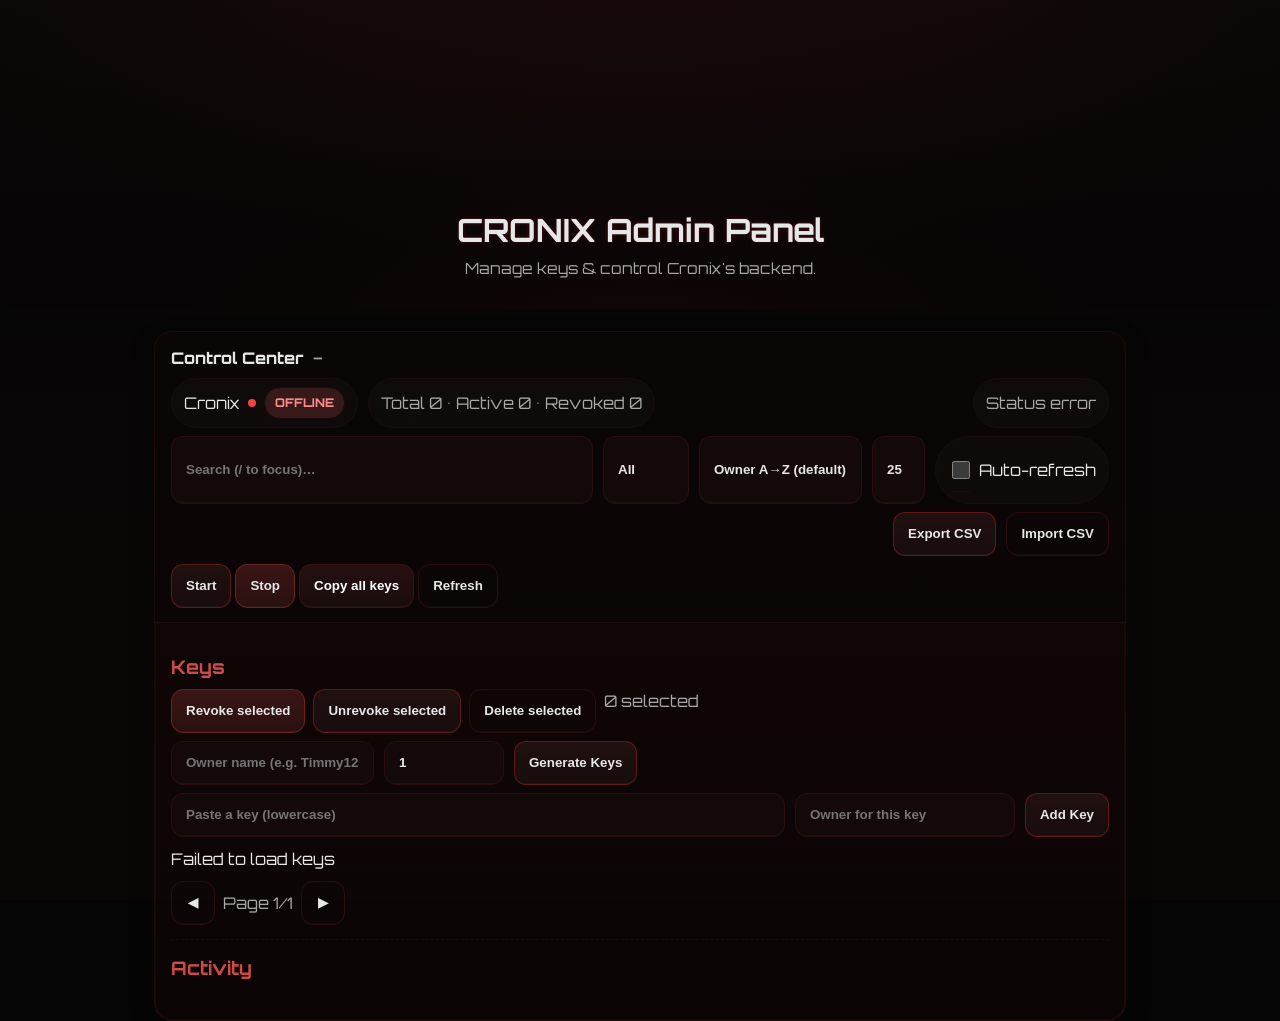
==== commit 3a5eac48: "Update index.html" ====
--- a/index.html
+++ b/index.html
@@ -2,663 +2,640 @@
 <html lang="en">
 <head>
   <meta charset="utf-8" />
-  <meta name="viewport" content="width=device-width, initial-scale=1" />
-  <title>CRONIX — Admin Panel</title>
+  <meta name="viewport" content="width=device-width, initial-scale=1, viewport-fit=cover" />
+  <title>CRONIX Admin Panel</title>
   <style>
     @import url('https://fonts.googleapis.com/css2?family=Orbitron:wght@600;800&display=swap');
 
-    /* ====== Global / Theme (from Code 1 vibe) ====== */
+    /* ===== Muted dark theme + fix native dropdown/controls ===== */
     :root{
-      --bg0:#000;
-      --bg1:#0b0000;
-      --panel:#140000;
-      --panel-weak:#150000cc;
-      --border:#220000;
-      --border-strong:#2d0000;
-      --text:#eee;
-      --muted:#bbb;
-      --accent:#ff2424;
-      --accent-deep:#8b0000;
-      --accent-faint:rgba(255,36,36,.15);
-      --shadow:0 10px 24px rgba(0,0,0,.35);
-      --ok:#14351a; --ok-text:#65e077;
-      --bad:#3a1414; --bad-text:#ff8a8a;
-      --btn:#1a0000; --btn-hover:#230000;
+      color-scheme: dark;
+      --bg0:#050505; --bg1:#0a0606;
+      --panel:#120606;
+      --border:#1c0b0b; --border-strong:#2a0e0e;
+      --text:#e7e7e7; --muted:#a8a8a8;
+      --accent:#e02b2b;
+      --accent-deep:#5e0f0f;
+      --ok:#16331d; --ok-text:#58d46a;
+      --bad:#361919; --bad-text:#ff8a8a;
+      --btn:#140909; --btn-hover:#1a0c0c;
+      --shadow:0 10px 24px rgba(0,0,0,.25);
+      --safe:env(safe-area-inset-bottom,0px);
+      --radius:16px;
+      --focus:#6a2323;
     }
 
     *{box-sizing:border-box}
     html,body{height:100%}
     body{
-      margin:0;
-      font-family:'Orbitron',system-ui,Segoe UI,Arial;
+      margin:0; font-family:'Orbitron',system-ui,Segoe UI,Arial;
       color:var(--text);
       background:linear-gradient(180deg,var(--bg0) 0%, var(--bg1) 100%);
-      line-height:1.5;
-      overflow-x:hidden;
-    }
-    .glow-red { text-shadow:0 0 8px var(--accent), 0 0 20px var(--accent); }
-
-    /* ====== HERO ====== */
+      line-height:1.5; overflow-x:hidden;
+      -webkit-tap-highlight-color: transparent;
+      color-scheme: dark;
+    }
+    .soft-glow{ text-shadow:0 0 4px rgba(224,43,43,.25); }
+
+    /* ===== HERO ===== */
     header.hero{
-      padding:60px 5% 40px;
-      background:radial-gradient(circle at center, #150000 0%, #000 80%);
+      padding:48px 5% 28px;
+      background:
+        radial-gradient(1200px 450px at 50% -10%, rgba(224,43,43,.08), transparent 65%),
+        radial-gradient(700px 300px at 50% 120%, rgba(224,43,43,.06), transparent 70%),
+        linear-gradient(180deg,#090707 0%, #060404 100%);
       display:flex; flex-direction:column; align-items:center; text-align:center;
-      position:relative; overflow:hidden; border-radius:0 0 40px 40px;
-    }
-    header.hero::before{
-      content:""; position:absolute; inset:-50%;
-      background:radial-gradient(circle, rgba(255,36,36,.15) 0%, transparent 60%);
-      animation:pulse 6s infinite;
-    }
-    @keyframes pulse{
-      0%,100%{ transform:scale(1); opacity:.6; }
-      50%{ transform:scale(1.2); opacity:.2; }
+      position:relative; overflow:hidden; border-radius:0 0 var(--radius) var(--radius);
     }
     .logo{
-      width:180px; height:180px;
+      width:140px;height:140px;
       background:url('https://i.postimg.cc/MHff0dQQ/cronix.webp') no-repeat center/cover;
       border-radius:50%;
-      filter:drop-shadow(0 0 25px var(--accent));
-      margin-bottom:18px; position:relative; z-index:2; animation:eyePulse 4s infinite;
-    }
-    @keyframes eyePulse{
-      0%,100%{ filter:drop-shadow(0 0 25px var(--accent)); }
-      50%{ filter:drop-shadow(0 0 50px #ff4444); }
-    }
-    header.hero h1{ font-size:2.6rem; margin:8px 0 6px; position:relative; z-index:2; }
-    header.hero p{ color:#bbb; margin:0; position:relative; z-index:2; font-size:1.05rem; }
-
-    /* ====== Sheet / Card ====== */
-    .sheet{ max-width:1000px; margin:26px auto; padding:0 14px; }
+      filter:drop-shadow(0 0 10px rgba(224,43,43,.25));
+      margin-bottom:12px;
+    }
+    header.hero h1{font-size:2rem;margin:6px 0 4px}
+    header.hero p{color:var(--muted);margin:0;font-size:.95rem}
+
+    /* ===== SHELL ===== */
+    .sheet{max-width:1000px;margin:22px auto;padding:0 14px}
     .card{
-      background:rgba(20,0,0,.85);
-      border:1px solid var(--border);
-      border-radius:20px;
+      background:linear-gradient(180deg, rgba(18,6,6,.9), rgba(12,5,5,.9));
+      border:1px solid var(--border);               /* FIX: visible outer border */
+      border-radius:calc(var(--radius) + 2px);
       box-shadow:var(--shadow);
       overflow:hidden;
-    }
-
-    /* Conic red-black rim like Code 2 but themed */
-    @property --a{syntax:"<angle>";inherits:false;initial-value:0deg}
-    @keyframes spin{to{--a:360deg}}
-    .card-rim{
-      --r:20px;
-      position:relative; border-radius:var(--r);
-      background:
-        linear-gradient(var(--panel),var(--panel)) padding-box,
-        conic-gradient(from var(--a), var(--accent), var(--accent-deep), #000000, var(--accent)) border-box;
-      border:2px solid transparent;
-      animation:spin 8s linear infinite;
-    }
-
-    /* Sticky header inside card */
+      position:relative;                             /* FIX: keep ::before inside */
+    }
+    .card::before{                                   /* subtle inner+outer rim */
+      content:""; position:absolute; inset:0; border-radius:inherit; pointer-events:none;
+      box-shadow:
+        0 0 0 1px rgba(224,43,43,.15),
+        inset 0 0 0 1px rgba(224,43,43,.06);
+    }
+
     .hdr{
       position:sticky; top:0; z-index:5;
-      background:linear-gradient(180deg,rgba(16,0,0,.95),rgba(16,0,0,.8));
-      backdrop-filter:blur(6px);
+      background:linear-gradient(180deg,rgba(10,6,6,.92),rgba(10,6,6,.86));
       border-bottom:1px solid var(--border);
       padding:14px 16px;
-    }
-    .title{ display:flex; align-items:center; gap:10px; font-weight:800; }
-    .sub{ color:var(--muted); font-size:12px; }
-
-    /* Pills / Badges */
-    .row{ display:flex; gap:10px; flex-wrap:wrap; }
-    .right{ margin-left:auto; }
+      display:grid; gap:8px;
+      backdrop-filter:saturate(1.1) blur(2px);
+    }
+    .title{display:flex;align-items:center;gap:10px;font-weight:800}
+    .sub{color:var(--muted);font-size:12px}
+    .row{display:flex;gap:10px;flex-wrap:wrap}
     .pill{
       border:1px solid var(--border);
-      padding:8px 12px;
-      border-radius:999px;
-      display:inline-flex; align-items:center; gap:8px;
-      background:rgba(20,0,0,.5);
-    }
-    .dot{width:8px; height:8px; border-radius:50%}
-    .ok{background:#22c55e} .bad{background:#ef4444}
-    .badge{padding:6px 10px; border-radius:999px; font-weight:800; font-size:12px; border:1px solid var(--border)}
-    .b-ok{background:var(--ok); color:var(--ok-text)}
-    .b-bad{background:var(--bad); color:var(--bad-text)}
-    .muted{ color:var(--muted); }
-
-    /* Body / Sections */
-    .body{ padding:16px; }
-    .section{ padding:14px 0; border-bottom:1px dashed var(--border); }
-    .section:last-child{ border-bottom:none; }
-    .stack{ display:flex; flex-direction:column; gap:10px; }
-
-    /* Buttons & Inputs (Code 1 glow + Code 2 rim) */
+      padding:8px 12px;border-radius:999px;
+      display:inline-flex;align-items:center;gap:8px;
+      background:rgba(255,255,255,.02);
+    }
+    .dot{width:8px;height:8px;border-radius:50%}.ok{background:#22c55e}.bad{background:#ef4444}
+    .badge{padding:6px 10px;border-radius:999px;font-weight:800;font-size:12px;border:1px solid var(--border)}
+    .b-ok{background:var(--ok);color:var(--ok-text)} .b-bad{background:var(--bad);color:var(--bad-text)}
+    .muted{color:var(--muted)}
+    .right{margin-left:auto}
+    .ta-right{text-align:right}                      /* FIX: for table header/cells */
+
+    .body{padding:16px}
+    .section{padding:14px 0;border-bottom:1px dashed var(--border)} .section:last-child{border-bottom:none}
+    .stack{display:flex;flex-direction:column;gap:10px}
+
+    /* ===== Controls ===== */
     input,button,select{
-      background:var(--btn);
-      border:1px solid var(--border-strong);
-      color:var(--text);
-      padding:12px 14px;
-      border-radius:14px;
-      min-height:44px;
-      font-weight:800;
-    }
-    .btn{ 
+      background:var(--btn); border:1px solid var(--border-strong); color:var(--text);
+      padding:12px 14px; border-radius:12px; min-height:44px; font-weight:800;
+      box-shadow:inset 0 -1px 0 rgba(255,255,255,.03);
+      outline:none;
+    }
+    input:focus, select:focus, button:focus{
+      border-color:var(--focus);
+      box-shadow:0 0 0 2px rgba(224,43,43,.15) inset; /* FIX: consistent focus ring */
+    }
+
+    /* FIX: dark native dropdowns (no white popup in menus) */
+    select{
+      appearance:none; -webkit-appearance:none; -moz-appearance:none;
+      background:var(--btn) !important;
+      color:var(--text) !important;
+      background-image:none;
+      border-color:var(--border-strong);
+    }
+    option{ background:#0f0a0a !important; color:var(--text) !important; }
+    select::-ms-expand{ display:none; }              /* old IE arrow */
+    /* Number spinners */
+    input[type=number]{-moz-appearance:textfield}
+    input[type=number]::-webkit-outer-spin-button,
+    input[type=number]::-webkit-inner-spin-button{ -webkit-appearance:none; margin:0 }
+
+    .btn{
       display:inline-block; cursor:pointer; text-decoration:none; text-align:center;
-      border-radius:40px; background:var(--accent); color:#fff;
-      box-shadow:0 0 12px var(--accent), inset 0 0 8px var(--accent-deep);
-      transition:.25s;
-    }
-    .btn:hover{ background:var(--accent-deep); box-shadow:0 0 18px #ff4444; }
-    .btn:active{ transform:scale(.98); }
-
-    .btn-ghost{ background:transparent; border-color:var(--border-strong); }
-    .btn-danger{ background:#2c0000; border-color:#ff0000; }
-    .btn-danger:hover{ background:#3d0000; }
-
-    .toolbar{ display:flex; gap:10px; flex-wrap:wrap; }
-    .btn-rim{
-      --border-w:2px; border:var(--border-w) solid transparent; border-radius:14px;
-      color:var(--text);
-      background:
-        linear-gradient(var(--btn),var(--btn)) padding-box,
-        conic-gradient(from var(--a), var(--accent), var(--accent-deep), #000000, var(--accent)) border-box;
-      animation:spin 4s linear infinite;
-      padding:12px 16px;
-    }
-    .btn-rim:hover{
-      background:
-        linear-gradient(var(--btn-hover),var(--btn-hover)) padding-box,
-        conic-gradient(from var(--a), var(--accent), var(--accent-deep), #000000, var(--accent)) border-box;
-    }
-    .btn-rim-small{
-      --border-w:2px; border:var(--border-w) solid transparent; border-radius:10px;
-      background:
-        linear-gradient(var(--btn),var(--btn)) padding-box,
-        conic-gradient(from var(--a), var(--accent), var(--accent-deep), #000000, var(--accent)) border-box;
-      animation:spin 4s linear infinite;
-      padding:8px 12px; color:var(--text);
-      font-weight:800;
-    }
-
-    .rim-focus:focus{
-      outline:none; border-color:transparent;
-      background:
-        linear-gradient(var(--btn),var(--btn)) padding-box,
-        conic-gradient(from var(--a), var(--accent), var(--accent-deep), #000000, var(--accent)) border-box;
-      animation:spin 6s linear infinite;
-    }
-
-    /* Keys table */
-    .table{ width:100%; border-collapse:collapse; margin-top:10px; }
-    .table th,.table td{ padding:10px; border-bottom:1px solid var(--border); }
-    .table th{ text-align:left; color:var(--muted); font-weight:800; }
-    .key-row.rev{ background:linear-gradient(0deg, rgba(255,77,77,.08), rgba(255,77,77,.08)); }
-
-    /* Modal + Toast styled like Code 1 */
-    .toast{
-      position:fixed; left:50%; transform:translateX(-50%);
-      bottom:18px; background:#110000; border:1px solid var(--border);
-      padding:10px 14px; border-radius:12px; box-shadow:var(--shadow);
-      opacity:0; pointer-events:none; transition:opacity .2s, bottom .2s; z-index:50;
-      text-shadow:0 0 8px var(--accent), 0 0 12px var(--accent);
-    }
-    .toast.show{ opacity:1; pointer-events:auto; bottom:24px; }
-
-    .modal-backdrop{
-      position:fixed; inset:0; background:rgba(0,0,0,.55); backdrop-filter:blur(3px);
-      display:none; align-items:center; justify-content:center; z-index:60; padding:16px;
-    }
-    .modal{
-      max-width:560px; width:100%; background:rgba(20,0,0,.9);
-      border:1px solid var(--border); border-radius:20px; box-shadow:var(--shadow); overflow:hidden;
-    }
-    .modal header{ padding:14px 16px; border-bottom:1px solid var(--border); font-weight:800; }
-    .modal .content{ padding:14px 16px; }
-    .modal footer{ padding:12px 16px; border-top:1px solid var(--border); display:flex; gap:8px; flex-wrap:wrap; justify-content:flex-end; }
-    .modal .klist{ display:flex; flex-direction:column; gap:8px; }
-    .modal .kitem{ display:flex; gap:8px; align-items:center; }
-    .modal .kkey{
-      flex:1; font-family:ui-monospace,SFMono-Regular,Menlo,monospace; word-break:break-all;
-      border:1px dashed var(--border); border-radius:10px; padding:8px 10px; background:#0f0000;
-    }
-
-    /* Embers (from Code 1) */
-    .ember{
-      position:fixed; width:4px; height:4px; background:var(--accent);
-      border-radius:50%; box-shadow:0 0 8px var(--accent);
-      opacity:.7; pointer-events:none; animation:float 8s linear infinite;
-    }
-    @keyframes float{
-      from{ transform:translateY(100vh) scale(.5); opacity:.8; }
-      to{ transform:translateY(-10vh) scale(1.5); opacity:0; }
-    }
-
-    /* Details summary styling (themed) */
-    details{ border:1px solid var(--border); border-radius:16px; background:rgba(20,0,0,.5); }
-    details[open]{ background:rgba(20,0,0,.75); }
-    details summary{
-      cursor:pointer; padding:12px 14px; font-weight:800; color:var(--accent);
-      list-style:none; border-bottom:1px solid var(--border);
-    }
-    details summary::-webkit-details-marker{ display:none; }
-    details .details-body{ padding:12px 14px; }
-
-    /* Responsive tweaks */
-    @media (max-width:420px){
-      .toolbar button{ flex:1 1 47%; }
-      .row input,.row select{ flex:1 1 47%; }
+      border-radius:12px; background:linear-gradient(180deg, #251010, #1a0c0c);
+      color:#fff; border:1px solid #3a1212; transition:.2s;
+    }
+    .btn:hover{filter:brightness(1.04)}
+    .btn:active{transform:translateY(1px)}
+    .btn-ghost{background:transparent;border-color:var(--border-strong)}
+    .btn-danger{background:linear-gradient(180deg, #3a1515, #2a1010); border-color:#6a2323}
+    .btn-danger:hover{filter:brightness(1.03)}
+    .btn-rim{ background:linear-gradient(180deg,#211010,#180c0c); border:1px solid rgba(224,43,43,.35); }
+
+    .dock{
+      position:sticky; bottom:0; z-index:6; padding:10px 14px calc(10px + var(--safe));
+      background:linear-gradient(180deg,rgba(10,6,6,0),rgba(10,6,6,.9) 28%);
+      display:none; gap:8px; backdrop-filter:blur(2px);
+      border-top:1px solid var(--border);           /* FIX: clear top edge */
+    }
+    .dock .btn, .dock .btn-rim, .dock .btn-danger{flex:1; min-height:48px}
+
+    /* ===== Table ===== */
+    .scroll-x{overflow:auto}
+    .table{width:100%;border-collapse:separate;border-spacing:0;margin-top:10px}
+    .table th,.table td{
+      padding:10px;
+      border-bottom:1px solid var(--border);         /* FIX: consistent row separators */
+      vertical-align:middle;
+    }
+    .table th{ text-align:left;color:var(--muted);font-weight:800 }
+    .key-row.rev{background:linear-gradient(0deg, rgba(224,43,43,.06), rgba(224,43,43,.06))}
+    .cell-mono{font-family:ui-monospace,SFMono-Regular,Menlo,monospace;word-break:break-all}
+
+    .chips{display:flex;gap:8px;flex-wrap:wrap}
+    .chip{padding:6px 10px;border:1px solid var(--border);border-radius:999px;background:#0f0a0a;font-weight:800}
+    .pager{display:flex;gap:8px;align-items:center;flex-wrap:wrap;margin-top:10px}
+    .pager button{min-width:44px}
+
+    /* ===== Mobile ===== */
+    @media (max-width:860px){
+      .row.stack-m{flex-direction:column}
+      .row.stack-m > *{width:100%}
+    }
+    @media (max-width:760px){
+      header.hero h1{font-size:1.7rem}
+      .toolbar{display:none}
+      .dock{display:flex}
+      .table th:nth-child(2), .table td:nth-child(2){display:none}
     }
   </style>
 </head>
 <body>
-  <!-- ===== HERO ===== -->
   <header class="hero">
     <div class="logo"></div>
-    <h1 class="glow-red">CRONIX Admin Panel</h1>
-    <p>Manage keys, control the service, and monitor status — all in one premium panel.</p>
+    <h1 class="soft-glow">CRONIX Admin Panel</h1>
+    <p>Manage keys & control Cronix's backend.</p>
   </header>
 
-  <!-- ===== PANEL ===== -->
   <div class="sheet">
-    <div class="card card-rim" role="region" aria-label="Cronix One-Page Panel">
+    <div class="card" role="region" aria-label="Cronix One-Page Panel">
       <div class="hdr">
         <div class="title">Control Center <span class="sub" id="lastRefresh">—</span></div>
-        <div class="row" style="margin-top:8px">
-          <span class="pill">Cronix <span id="dot-c" class="dot"></span> <span id="c" class="badge b-bad">OFFLINE</span></span>
+
+        <div class="row">
+          <span class="pill">
+            Cronix <span id="dot-c" class="dot"></span> <span id="c" class="badge b-bad">OFFLINE</span>
+          </span>
+          <span class="pill"><span id="counts" class="muted">Total 0 • Active 0 • Revoked 0</span></span>
           <span class="pill right"><span id="msg" class="muted">Ready</span></span>
         </div>
-      </div>
-
-      <div class="body">
-        <!-- Actions -->
-        <section class="section">
-          <div class="toolbar">
-            <button data-act="/start" class="btn-rim">Start Cronix</button>
-            <button data-act="/stop" class="btn-danger" data-confirm="Stop Cronix?">Stop Cronix</button>
-          </div>
-          <div class="muted" style="margin-top:8px"><b>Made by: Zenyical</b>.</div>
-        </section>
-
-        <!-- Settings -->
-        <section class="section">
-          <details>
-            <summary>Settings — API &amp; Token (DONT TOUCH)</summary>
-            <div class="details-body stack">
-              <label>API Base URL
-                <input id="apiInput" class="rim-focus" placeholder="https://your-ngrok-host.ngrok.app" />
-              </label>
-              <label>Panel Secret
-                <input id="secretInput" class="rim-focus" placeholder="••••••••" />
-              </label>
-              <div class="row">
-                <button id="saveCfg" class="btn-rim">Save</button>
-                <button id="resetCfg" class="btn-ghost">Reset to Default</button>
-                <span class="muted">Saved only in this browser.</span>
-              </div>
-            </div>
-          </details>
-        </section>
-
-        <!-- Keys -->
-        <section class="section" aria-label="Keys Manager">
-          <h3 style="margin:0 0 8px; color:var(--accent)">Keys</h3>
-          <div class="row">
-            <input id="owner" class="rim-focus" placeholder="Owner name (e.g. Timmy123)" />
-            <input id="count" class="rim-focus" type="number" value="1" min="1" max="100" style="width:120px" />
-            <button id="btnGen" class="btn-rim">Generate Keys</button>
-          </div>
-          <div class="row" style="margin-top:8px">
-            <input id="keyval" class="rim-focus" placeholder="Paste a key (lowercase)" style="flex:1" />
-            <input id="newowner" class="rim-focus" placeholder="Owner for this key" style="width:220px" />
-            <button id="btnAdd" class="btn-rim">Add Key</button>
-          </div>
-          <div class="row" style="margin-top:8px">
-            <input id="search" class="rim-focus" placeholder="Search key or owner…" style="flex:1" />
-            <select id="statusFilter" class="rim-focus" title="Filter">
+
+        <div class="row stack-m">
+          <input id="search" placeholder="Search (/ to focus)…" style="flex:1" />
+          <div class="row" style="gap:10px">
+            <select id="statusFilter" title="Filter">
               <option value="all">All</option>
               <option value="active">Active</option>
               <option value="revoked">Revoked</option>
             </select>
-            <button id="btnRefresh" class="btn-rim">Refresh List</button>
+            <select id="sortSel" title="Sort">
+              <option value="owner,key,asc">Owner A→Z (default)</option>
+              <option value="key,asc">Key A→Z</option>
+              <option value="status,asc">Status A→Z</option>
+            </select>
+            <select id="pageSize" title="Page size">
+              <option>10</option><option selected>25</option><option>50</option><option>100</option>
+            </select>
+            <label class="pill" style="gap:6px">
+              <input id="autoRefresh" type="checkbox" style="width:18px;height:18px"> Auto-refresh
+            </label>
           </div>
-          <div class="muted">Tap a key to copy. Red rows = revoked.</div>
-          <div id="keys" style="margin-top:8px">Loading…</div>
+        </div>
+
+        <div class="row stack-m">
+          <div class="chips" id="chips"></div>
+          <span class="right" style="display:flex;gap:10px">
+            <button id="exportCsv" class="btn-rim">Export CSV</button>
+            <input id="importCsv" type="file" accept=".csv" style="display:none">
+            <button id="importCsvBtn" class="btn-ghost">Import CSV</button>
+          </span>
+        </div>
+
+        <div class="row">
+          <div class="toolbar" style="gap:10px">
+            <button data-act="/start" class="btn-rim">Start</button>
+            <button data-act="/stop" class="btn-danger" data-confirm="Stop Cronix?">Stop</button>
+            <button id="copyAll" class="btn">Copy all keys</button>
+            <button id="refreshBtn" class="btn-ghost">Refresh</button>
+          </div>
+        </div>
+      </div>
+
+      <div class="body">
+        <section class="section" aria-label="Keys Manager">
+          <h3 style="margin:0 0 8px;color:#d14a4a">Keys</h3>
+
+          <div class="row" style="gap:8px;margin-bottom:8px">
+            <button id="bulkRevoke" class="btn-danger">Revoke selected</button>
+            <button id="bulkUnrevoke" class="btn-rim">Unrevoke selected</button>
+            <button id="bulkDelete" class="btn-ghost">Delete selected</button>
+            <span class="muted" id="selCount">0 selected</span>
+          </div>
+
+          <div class="row stack-m">
+            <input id="owner" placeholder="Owner name (e.g. Timmy123)" />
+            <input id="count" type="number" value="1" min="1" max="100" style="width:120px" />
+            <button id="btnGen" class="btn-rim">Generate Keys</button>
+          </div>
+          <div class="row stack-m" style="margin-top:8px">
+            <input id="keyval" placeholder="Paste a key (lowercase)" style="flex:1" />
+            <input id="newowner" placeholder="Owner for this key" style="width:220px" />
+            <button id="btnAdd" class="btn-rim">Add Key</button>
+          </div>
+
+          <div id="keys" class="scroll-x" style="margin-top:10px">
+            <div style="height:140px;border:1px dashed var(--border);border-radius:12px;display:flex;align-items:center;justify-content:center;color:var(--muted)">Loading…</div>
+          </div>
+
+          <div class="pager">
+            <button id="prevPage" class="btn-ghost">◀</button>
+            <span id="pageInfo" class="muted">Page 1/1</span>
+            <button id="nextPage" class="btn-ghost">▶</button>
+          </div>
         </section>
+
+        <section class="section">
+          <h3 style="margin:0 0 8px;color:#d14a4a">Activity</h3>
+          <div id="activity" class="stack muted"></div>
+        </section>
+      </div>
+
+      <div class="dock">
+        <button data-act="/start" class="btn-rim">Start</button>
+        <button id="refreshBtn2" class="btn-ghost">Refresh</button>
+        <button data-act="/stop" class="btn-danger">Stop</button>
       </div>
     </div>
   </div>
 
-  <!-- ===== Modal / Toast ===== -->
-  <div id="modalRoot" class="modal-backdrop" role="dialog" aria-modal="true" aria-hidden="true">
-    <div class="modal" role="document" aria-labelledby="mTitle" aria-describedby="mContent">
-      <header id="mTitle">Dialog</header>
-      <div id="mContent" class="content">…</div>
-      <footer id="mFooter"></footer>
-    </div>
-  </div>
-  <div id="toast" class="toast" role="status" aria-live="polite"></div>
-
-  <!-- ===== JS (all Code 2 functionality intact) ===== -->
+  <!-- Minimal toast -->
+  <div id="toast" role="status" aria-live="polite" style="
+    position:fixed;left:50%;transform:translateX(-50%);bottom:18px;
+    background:#0f0a0a;border:1px solid var(--border);
+    padding:10px 14px;border-radius:10px;box-shadow:var(--shadow);
+    opacity:0;pointer-events:none;transition:opacity .18s,bottom .18s;z-index:50;color:var(--text)
+  "></div>
+
+  <!-- Modal host -->
+  <div id="modalRoot" class="modal-backdrop" role="dialog" aria-modal="true" aria-hidden="true" style="display:none;position:fixed;inset:0;background:rgba(0,0,0,.45);backdrop-filter:blur(2px);align-items:center;justify-content:center;z-index:60;"></div>
+
   <script>
-    // Defaults & storage
+    /* ================== Logic ================== */
+
     const DEFAULTS={API:"https://9ed41e73e5f8.ngrok.app",SECRET:"kh1z-ctrl-1_FQ9k6rTA2z3iG4pN7sY0w"};
-    const store={
-      get api(){return localStorage.getItem('cronix_api')||DEFAULTS.API},
-      set api(v){localStorage.setItem('cronix_api',v)},
-      get secret(){return localStorage.getItem('cronix_secret')||DEFAULTS.SECRET},
-      set secret(v){localStorage.setItem('cronix_secret',v)},
-      reset(){localStorage.removeItem('cronix_api');localStorage.removeItem('cronix_secret')}
+    const store={ g:k=>localStorage.getItem(k), s:(k,v)=>localStorage.setItem(k,v) };
+    const pref={
+      get api(){return store.g('cronix_api')||DEFAULTS.API}, set api(v){store.s('cronix_api',v)},
+      get secret(){return store.g('cronix_secret')||DEFAULTS.SECRET}, set secret(v){store.s('cronix_secret',v)},
+      get sort(){return store.g('cronix_sort')||'owner,key,asc'}, set sort(v){store.s('cronix_sort',v)},
+      get size(){return parseInt(store.g('cronix_psize')||'25')}, set size(n){store.s('cronix_psize',String(n))},
+      get auto(){return (store.g('cronix_auto')||'0')==='1'}, set auto(b){store.s('cronix_auto',b?'1':'0')},
+      get filt(){return store.g('cronix_filt')||'all'}, set filt(v){store.s('cronix_filt',v)},
+      get query(){return store.g('cronix_q')||''}, set query(v){store.s('cronix_q',v)}
     };
 
+    const $=id=>document.getElementById(id);
     const els={
-      msg:document.getElementById('msg'),
-      c:document.getElementById('c'),
-      dotC:document.getElementById('dot-c'),
-      lastRefresh:document.getElementById('lastRefresh'),
-      toast:document.getElementById('toast'),
-      keysBox:document.getElementById('keys'),
-      modalRoot:document.getElementById('modalRoot'),
-      mTitle:document.getElementById('mTitle'),
-      mContent:document.getElementById('mContent'),
-      mFooter:document.getElementById('mFooter')
+      msg:$('msg'), c:$('c'), dotC:$('dot-c'), lastRefresh:$('lastRefresh'),
+      toast:$('toast'), keysBox:$('keys'), counts:$('counts'), chips:$('chips'),
+      pageInfo:$('pageInfo'), selCount:$('selCount'), activity:$('activity'),
+      search:$('search'), statusFilter:$('statusFilter'), sortSel:$('sortSel'),
+      pageSize:$('pageSize'), autoRefresh:$('autoRefresh'),
+      prevPage:$('prevPage'), nextPage:$('nextPage'),
+      refreshBtn:$('refreshBtn'), refreshBtn2:$('refreshBtn2'),
+      exportCsv:$('exportCsv'), importCsv:$('importCsv'), importCsvBtn:$('importCsvBtn'),
+      btnGen:$('btnGen'), btnAdd:$('btnAdd'),
+      owner:$('owner'), count:$('count'), keyval:$('keyval'), newowner:$('newowner'),
+      bulkRevoke:$('bulkRevoke'), bulkUnrevoke:$('bulkUnrevoke'), bulkDelete:$('bulkDelete'),
+      copyAll:$('copyAll'),
     };
 
-    function toast(t){
-      els.toast.textContent=t;
-      els.toast.classList.add('show');
-      setTimeout(()=>els.toast.classList.remove('show'),2000);
-    }
-
-    function openModal({title='Dialog',html='',buttons=[{id:'ok',label:'OK'}]}){
-      els.mTitle.textContent=title;
-      els.mContent.innerHTML=html;
-      els.mFooter.innerHTML='';
-      buttons.forEach(b=>{
-        const x=document.createElement('button');
-        x.textContent=b.label;
-        x.className=(b.variant||'btn-rim-small');
-        x.dataset.id=b.id;
-        els.mFooter.appendChild(x);
+    function toast(text){
+      const el=els.toast; el.textContent=text; el.style.opacity='1'; el.style.bottom='22px';
+      clearTimeout(el._t); el._t=setTimeout(()=>{el.style.opacity='0'; el.style.bottom='18px';},1800);
+    }
+
+    function confirmDialog(msg, sub=''){
+      return new Promise((res)=>{
+        const root=$('modalRoot');
+        root.innerHTML=`
+          <div role="document" style="max-width:520px;width:calc(100% - 32px);margin:auto;background:#140b0b;border:1px solid #1c0b0b;border-radius:12px;box-shadow:0 10px 24px rgba(0,0,0,.3);overflow:hidden">
+            <header style="padding:12px 14px;border-bottom:1px solid #1c0b0b;font-weight:800">Please confirm</header>
+            <div style="padding:12px 14px;color:#d8d8d8">
+              <div style="display:flex;flex-direction:column;gap:8px">
+                <div>${msg}</div>${sub?`<div style="color:#9a9a9a">${sub}</div>`:''}
+              </div>
+            </div>
+            <footer style="padding:12px 14px;border-top:1px solid #1c0b0b;display:flex;gap:8px;justify-content:flex-end">
+              <button id="mCancel" class="btn-ghost">Cancel</button>
+              <button id="mOk" class="btn-rim">Confirm</button>
+            </footer>
+          </div>`;
+        root.style.display='flex'; root.setAttribute('aria-hidden','false');
+        const end=v=>{root.style.display='none'; root.innerHTML=''; res(v);};
+        root.addEventListener('click',e=>{ if(e.target===root) end(false); });
+        root.querySelector('#mCancel').onclick=()=>end(false);
+        root.querySelector('#mOk').onclick=()=>end(true);
+        window.addEventListener('keydown',function esc(ev){ if(ev.key==='Escape'){ window.removeEventListener('keydown',esc); end(false);} });
       });
-      els.modalRoot.style.display='flex';
-      els.modalRoot.setAttribute('aria-hidden','false');
-
-      return new Promise(res=>{
-        const onClick=e=>{
-          const t=e.target.closest('button'); if(!t) return;
-          cleanup(); closeModal(); res(t.dataset.id);
-        };
-        const onEsc=e=>{
-          if(e.key==='Escape'){ cleanup(); closeModal(); res('esc'); }
-        };
-        const onBack=e=>{
-          if(e.target===els.modalRoot){ cleanup(); closeModal(); res('backdrop'); }
-        };
-        function cleanup(){
-          els.mFooter.removeEventListener('click',onClick);
-          window.removeEventListener('keydown',onEsc);
-          els.modalRoot.removeEventListener('click',onBack);
-        }
-        els.mFooter.addEventListener('click',onClick);
-        window.addEventListener('keydown',onEsc);
-        els.modalRoot.addEventListener('click',onBack);
-      });
-    }
-    function closeModal(){
-      els.modalRoot.style.display='none';
-      els.modalRoot.setAttribute('aria-hidden','true');
-    }
-
-    async function confirmDialog(msg,sub=''){
-      const html=`<div class="stack"><div>${msg}</div>${sub?`<div class="muted">${sub}</div>`:''}</div>`;
-      const id=await openModal({
-        title:'Please confirm',
-        html,
-        buttons:[
-          {id:'cancel',label:'Cancel',variant:'btn-ghost'},
-          {id:'ok',label:'Confirm'}
-        ]
-      });
-      return id==='ok';
-    }
-
-    function keysPopup(owner,keys){
-      const list=keys.map(k=>`
-        <div class="kitem">
-          <span class="kkey" data-copy="${k}">${k}</span>
-          <button class="btn-rim-small" data-copybtn="${k}">Copy</button>
-        </div>`).join('');
-      const html=`<div class="stack"><div><b>Owner:</b> ${owner}</div><div class="klist">${list}</div></div>`;
-      openModal({title:'Keys generated',html,buttons:[{id:'close',label:'Close'}]}).then(()=>{});
-      const h=async e=>{
-        const cell=e.target.closest('[data-copy]');
-        const btn=e.target.closest('[data-copybtn]');
-        const val=cell?.dataset.copy||btn?.dataset.copybtn;
-        if(val){
-          try{ await navigator.clipboard.writeText(val); toast('Copied'); }
-          catch{ toast('Copy failed'); }
-        }
-      };
-      els.mContent.addEventListener('click',h,{once:true});
-    }
-
-    function keyAddedPopup(owner,key){
-      const html=`<div class="stack">
-        <div><b>Owner:</b> ${owner}</div>
-        <div class="kitem">
-          <span class="kkey" data-copy="${key}">${key}</span>
-          <button class="btn-rim-small" data-copybtn="${key}">Copy</button>
-        </div>
-      </div>`;
-      openModal({title:'Key added',html,buttons:[{id:'close',label:'Close'}]}).then(()=>{});
-      const h=async e=>{
-        const cell=e.target.closest('[data-copy]');
-        const btn=e.target.closest('[data-copybtn]');
-        const val=cell?.dataset.copy||btn?.dataset.copybtn;
-        if(val){
-          try{ await navigator.clipboard.writeText(val); toast('Copied'); }
-          catch{ toast('Copy failed'); }
-        }
-      };
-      els.mContent.addEventListener('click',h,{once:true});
-    }
-
-    function setBadge(el,up){
-      el.textContent=up?'ONLINE':'OFFLINE';
-      el.className='badge '+(up?'b-ok':'b-bad');
-    }
-    function setDot(el,up){
-      el.className='dot '+(up?'ok':'bad');
-    }
-    const apiBase=()=> (store.api||'').replace(/\/+$/,'');
-
+    }
+
+    const apiBase=()=> (pref.api||'').replace(/\/+$/,'');
     async function apiFetch(path,opts={}){
-      const init={
-        method:'GET',
-        headers:{'X-Panel-Secret':store.secret,'Content-Type':'application/json'},
-        ...opts
-      };
+      const init={method:'GET',headers:{'X-Panel-Secret':pref.secret,'Content-Type':'application/json'},...opts};
       const url=apiBase()+path;
       const r=await fetch(url,init);
-      if(!r.ok){
-        const t=await r.text().catch(()=>String(r.status));
-        throw new Error(`${r.status} ${t.slice(0,200)}`);
-      }
-      const ct=r.headers.get('content-type')||'';
-      return ct.includes('application/json')?r.json():r.text();
-    }
-
+      if(!r.ok){ const t=await r.text().catch(()=>String(r.status)); throw new Error(`${r.status} ${t.slice(0,200)}`); }
+      const ct=r.headers.get('content-type')||''; return ct.includes('application/json')?r.json():r.text();
+    }
     async function doAction(path,body){
-      els.msg.textContent='Working…';
+      $('msg').textContent='Working…';
       try{
         const res=await apiFetch(path,{method:'POST',body:body?JSON.stringify(body):undefined});
-        els.msg.textContent=typeof res==='string'?res:'Done';
-        toast('Success');
-        await refresh();
-        if(path.startsWith('/keys')) loadKeys();
-        return res;
-      }catch(e){
-        els.msg.textContent=`Error: ${e.message}`;
-        toast('Failed');
-        throw e;
+        $('msg').textContent=typeof res==='string'?res:'Done'; toast('Success');
+        await refresh(); if(path.startsWith('/keys')) await loadKeys(); return res;
+      }catch(e){ $('msg').textContent=`Error: ${e.message}`; toast('Failed'); throw e; }
+    }
+
+    let allKeys=[]; let page=1; let selected=new Set();
+
+    function countsStr(arr){
+      const total=arr.length;
+      const active=arr.filter(k=>!(k.status||'').toLowerCase().includes('revok')).length;
+      const revoked=total-active;
+      return {total,active,revoked, text:`Total ${total} • Active ${active} • Revoked ${revoked}`};
+    }
+
+    function applyFiltersAndSort(){
+      const q=(pref.query||'').toLowerCase();
+      const filt=pref.filt;
+      let arr=allKeys.filter(k=>{
+        const text=`${k.key} ${k.owner||''} ${k.status||''}`.toLowerCase();
+        if(q && !text.includes(q)) return false;
+        const rev=(k.status||'').toLowerCase().includes('revok');
+        if(filt==='active'&&rev) return false;
+        if(filt==='revoked'&&!rev) return false;
+        return true;
+      });
+      const parts=pref.sort.split(',');
+      const keys=parts.filter(p=>p!=='asc'&&p!=='desc');
+      const dir=(parts.includes('desc')?'desc':'asc');
+      arr.sort((a,b)=>{
+        for(const k of keys){
+          let va=(a[k]||'').toString().toLowerCase();
+          let vb=(b[k]||'').toString().toLowerCase();
+          if(va<vb) return dir==='asc'?-1:1;
+          if(va>vb) return dir==='asc'?1:-1;
+        }
+        return 0;
+      });
+      return arr;
+    }
+
+    function render(){
+      const arr=applyFiltersAndSort();
+      $('counts').textContent=countsStr(arr).text;
+
+      const size=pref.size;
+      const totalPages=Math.max(1, Math.ceil(arr.length/size));
+      if(page>totalPages) page=totalPages;
+      const start=(page-1)*size;
+      const rows=arr.slice(start,start+size);
+
+      $('chips').innerHTML='';
+      if(pref.query){ const chip=document.createElement('div'); chip.className='chip'; chip.textContent=`Search: "${pref.query}" ✕`; chip.onclick=()=>{pref.query=''; $('search').value=''; render();}; $('chips').appendChild(chip);}
+      if(pref.filt!=='all'){ const chip=document.createElement('div'); chip.className='chip'; chip.textContent=`Status: ${pref.filt} ✕`; chip.onclick=()=>{pref.filt='all'; $('statusFilter').value='all'; render();}; $('chips').appendChild(chip);}
+      if(pref.sort!=='owner,key,asc'){ const chip=document.createElement('div'); chip.className='chip'; chip.textContent=`Sort: ${pref.sort} ✕`; chip.onclick=()=>{pref.sort='owner,key,asc'; $('sortSel').value='owner,key,asc'; render();}; $('chips').appendChild(chip);}
+
+      const header=`
+        <table class="table">
+          <thead>
+            <tr>
+              <th style="width:42px"><input type="checkbox" id="selAll"></th>
+              <th>Owner</th>
+              <th>Key</th>
+              <th>Status</th>
+              <th class="ta-right">Actions</th>
+            </tr>
+          </thead>
+          <tbody>
+      `;
+      const body=rows.map(k=>{
+        const rev=(k.status||'').toLowerCase().includes('revok');
+        const checked=selected.has(k.key)?'checked':'';
+        return `
+          <tr class="key-row ${rev?'rev':''}">
+            <td><input type="checkbox" class="selRow" data-k="${k.key}" ${checked}></td>
+            <td contenteditable="true" data-edit-owner="${k.key}" spellcheck="false">${k.owner||''}</td>
+            <td class="cell-mono" data-copy="${k.key}">${k.key}</td>
+            <td>${rev?'<span class="badge b-bad">REVOKED</span>':'<span class="badge b-ok">ACTIVE</span>'}</td>
+            <td class="ta-right">
+              ${rev?`<button class="btn-rim" data-unrevoke="${k.key}">Unrevoke</button>`
+                  :`<button class="btn-danger" data-revoke="${k.key}">Revoke</button>`}
+              <button class="btn-ghost" data-del="${k.key}">Delete</button>
+            </td>
+          </tr>`;
+      }).join('');
+      $('keys').innerHTML = '<div class="scroll-x">' + header + body + '</tbody></table></div>';
+
+      const selAll=$('keys').querySelector('#selAll');
+      if(selAll){
+        selAll.onclick=(e)=>{
+          const check=e.target.checked;
+          rows.forEach(k=>{ if(check) selected.add(k.key); else selected.delete(k.key); });
+          render();
+        };
       }
-    }
+      $('selCount').textContent = `${selected.size} selected`;
+
+      $('keys').addEventListener('click', rowHandler, {once:true});
+
+      $('pageInfo').textContent=`Page ${page}/${totalPages}`;
+      $('prevPage').disabled = page<=1;
+      $('nextPage').disabled = page>=totalPages;
+    }
+
+    function rowHandler(e){
+      const t=e.target;
+      const copy=t.closest('[data-copy]');
+      const revoke=t.closest('[data-revoke]');
+      const unrevoke=t.closest('[data-unrevoke]');
+      const del=t.closest('[data-del]');
+      const sel=t.closest('.selRow');
+      const ed=t.closest('[data-edit-owner]');
+
+      if(copy){ navigator.clipboard.writeText(copy.dataset.copy).then(()=>toast('Key copied')); return; }
+      if(sel){ const key=sel.dataset.k; if(sel.checked) selected.add(key); else selected.delete(key); $('selCount').textContent = `${selected.size} selected`; return; }
+
+      if(ed && (e.type==='click' || e.type==='blur')){
+        ed.addEventListener('keydown',ev=>{ if(ev.key==='Enter'){ ev.preventDefault(); ed.blur(); } }, {once:true});
+        ed.addEventListener('blur', async ()=>{
+          const key=ed.dataset.editOwner;
+          const owner=ed.textContent.trim();
+          try{ await doAction('/keys/owner',{key,owner}); logActivity(`Owner changed → ${owner} (${key.slice(0,6)}…)`);}catch{}
+        }, {once:true});
+        return;
+      }
+
+      if(revoke){
+        const key=revoke.dataset.revoke;
+        confirmDialog('Revoke this key?','Users will be blocked until unrevoked.').then(async ok=>{
+          if(!ok) return;
+          try{ await doAction('/keys/revoke',{key}); logActivity(`Revoked ${key.slice(0,6)}…`); toast('Revoked'); }catch{}
+        });
+        return;
+      }
+      if(unrevoke){
+        const key=unrevoke.dataset.unrevoke;
+        doAction('/keys/unrevoke',{key}).then(()=>{ logActivity(`Unrevoked ${key.slice(0,6)}…)`); toast('Unrevoked'); }).catch(()=>{});
+        return;
+      }
+      if(del){
+        const key=del.dataset.del;
+        confirmDialog('Delete this key?','Permanent removal.').then(async ok=>{
+          if(!ok) return;
+          try{ await doAction('/keys/delete',{key}); logActivity(`Deleted ${key.slice(0,6)}…`); toast('Deleted'); }catch{}
+        });
+        return;
+      }
+    }
+
+    function logActivity(s){
+      const time=new Date().toLocaleTimeString();
+      const div=document.createElement('div');
+      div.textContent=`[${time}] ${s}`;
+      $('activity').prepend(div);
+      while($('activity').children.length>30) $('activity').lastChild.remove();
+    }
+
+    function toCSV(keys){ return 'key,owner,status\n'+keys.map(k=>`${k.key},${k.owner||''},${k.status||''}`).join('\n')+'\n'; }
+    function download(name, text){ const a=document.createElement('a'); a.href=URL.createObjectURL(new Blob([text],{type:'text/csv'})); a.download=name; a.click(); URL.revokeObjectURL(a.href); }
+    function parseCSV(text){ const lines=text.trim().split(/\r?\n/), out=[]; for(let i=1;i<lines.length;i++){ const [key,owner,status]=lines[i].split(','); if(key) out.push({key:key.trim(), owner:(owner||'').trim(), status:(status||'').trim()}); } return out; }
 
     async function refresh(){
       try{
         const j=await apiFetch('/status');
-        setBadge(els.c,!!j.cronix);
-        setDot(els.dotC,!!j.cronix);
-        els.lastRefresh.textContent='Updated '+new Date().toLocaleTimeString();
-        els.msg.textContent='Ready';
+        setBadge($('c'),!!j.cronix); setDot($('dot-c'),!!j.cronix);
+        $('lastRefresh').textContent='Updated '+new Date().toLocaleTimeString();
+        $('msg').textContent='Ready';
       }catch(e){
-        setBadge(els.c,false);
-        setDot(els.dotC,false);
-        els.msg.textContent='Status error';
+        setBadge($('c'),false); setDot($('dot-c'),false); $('msg').textContent='Status error';
       }
     }
-
-    document.addEventListener('click',async e=>{
-      const b=e.target.closest('button[data-act]');
-      if(!b) return;
-      const path=b.dataset.act;
-      if(b.dataset.confirm){
-        const ok=await confirmDialog(b.dataset.confirm);
-        if(!ok) return;
-      }
-      doAction(path);
-    });
-
-    // Config form
-    const apiInput=document.getElementById('apiInput');
-    const secretInput=document.getElementById('secretInput');
-    const saveCfg=document.getElementById('saveCfg');
-    const resetCfg=document.getElementById('resetCfg');
-    apiInput.value=store.api;
-    secretInput.value=store.secret;
-    saveCfg.onclick=()=>{
-      store.api=apiInput.value.trim().replace(/\/+$/,'');
-      store.secret=secretInput.value.trim();
-      toast('Saved');
-    };
-    resetCfg.onclick=()=>{
-      store.reset();
-      apiInput.value=store.api;
-      secretInput.value=store.secret;
-      toast('Reset');
-    };
-
-    // Keys list
-    const ownerEl=document.getElementById('owner');
-    const countEl=document.getElementById('count');
-    const keyvalEl=document.getElementById('keyval');
-    const newownerEl=document.getElementById('newowner');
-    const searchEl=document.getElementById('search');
-    const statusFilterEl=document.getElementById('statusFilter');
+    function setBadge(el,up){ el.textContent=up?'ONLINE':'OFFLINE'; el.className='badge '+(up?'b-ok':'b-bad'); document.title = `CRONIX — ${up?'ONLINE':'OFFLINE'}`; }
+    function setDot(el,up){ el.className='dot '+(up?'ok':'bad'); }
 
     async function loadKeys(){
-      els.keysBox.textContent='Loading…';
+      $('keys').innerHTML = `<div class="scroll-x"><div style="height:140px;border:1px dashed var(--border);border-radius:12px;display:flex;align-items:center;justify-content:center;color:var(--muted)">Loading…</div></div>`;
       try{
         const j=await apiFetch('/keys');
         allKeys=j.keys||[];
-        renderKeys();
-      }catch{
-        els.keysBox.textContent='Failed to load keys';
+        render();
+      }catch{ $('keys').textContent='Failed to load keys'; }
+    }
+
+    async function bulk(type){
+      if(selected.size===0){ toast('Select some keys'); return; }
+      const keys=[...selected];
+      if(type==='revoke'){
+        const ok=await confirmDialog(`Revoke ${keys.length} keys?`,'Users will be blocked.'); if(!ok) return;
+        await Promise.all(keys.map(key=>doAction('/keys/revoke',{key}).catch(()=>{}))); toast('Revoked selected'); logActivity(`Bulk revoke: ${keys.length}`);
+      }else if(type==='unrevoke'){
+        await Promise.all(keys.map(key=>doAction('/keys/unrevoke',{key}).catch(()=>{}))); toast('Unrevoked selected'); logActivity(`Bulk unrevoke: ${keys.length}`);
+      }else if(type==='delete'){
+        const ok=await confirmDialog(`Delete ${keys.length} keys?`,'Permanent removal.'); if(!ok) return;
+        await Promise.all(keys.map(key=>doAction('/keys/delete',{key}).catch(()=>{}))); toast('Deleted selected'); logActivity(`Bulk delete: ${keys.length}`);
       }
-    }
-
-    let allKeys=[];
-    function renderKeys(){
-      const q=(searchEl.value||'').toLowerCase();
-      const filt=statusFilterEl.value;
-      const rows=allKeys
-        .filter(k=>{
-          const text=`${k.key} ${k.owner||''} ${k.status||''}`.toLowerCase();
-          if(q && !text.includes(q)) return false;
-          const rev=(k.status||'').toLowerCase().includes('revok');
-          if(filt==='active'&&rev) return false;
-          if(filt==='revoked'&&!rev) return false;
-          return true;
-        })
-        .map(k=>`
-          <tr class="key-row ${(k.status||'').toLowerCase().includes('revok')?'rev':''}">
-            <td style="font-family:ui-monospace,SFMono-Regular,Menlo,monospace;word-break:break-all" data-copy="${k.key}">${k.key}</td>
-            <td>${k.owner||''}</td>
-            <td>${(k.status||'').toLowerCase().includes('revok')
-              ?'<span class="badge b-bad">REVOKED</span>'
-              :'<span class="badge b-ok">ACTIVE</span>'}
-            </td>
-            <td class="right">
-              ${(k.status||'').toLowerCase().includes('revok')
-                ?`<button class="btn-rim-small" data-row-unrevoke="${k.key}">Unrevoke</button>`
-                :`<button class="btn-danger" data-row-revoke="${k.key}">Revoke</button>`}
-              <button class="btn-ghost" data-row-del="${k.key}">Delete</button>
-            </td>
-          </tr>`).join('');
-
-      els.keysBox.innerHTML=`
-        <table class="table">
-          <thead>
-            <tr><th>Key</th><th>Owner</th><th>Status</th><th class="right">Actions</th></tr>
-          </thead>
-          <tbody>${rows}</tbody>
-        </table>`;
-    }
-
-    els.keysBox.addEventListener('click',async e=>{
-      const t=e.target;
-      const revoke=t.closest('[data-row-revoke]');
-      const unrevoke=t.closest('[data-row-unrevoke]');
-      const del=t.closest('[data-row-del]');
-      const copy=t.closest('[data-copy]');
-
-      if(revoke){
-        const ok=await confirmDialog('Revoke this key?','Users will be blocked until unrevoked.');
-        if(ok) await doAction('/keys/revoke',{key:revoke.dataset.rowRevoke});
-        return;
-      }
-      if(unrevoke){
-        const ok=await confirmDialog('Unrevoke this key?','Access will be restored.');
-        if(ok) await doAction('/keys/unrevoke',{key:unrevoke.dataset.rowUnrevoke});
-        return;
-      }
-      if(del){
-        const ok=await confirmDialog('Delete this key?','Permanent removal.');
-        if(ok) await doAction('/keys/delete',{key:del.dataset.rowDel});
-        return;
-      }
-      if(copy){
-        try{ await navigator.clipboard.writeText(copy.dataset.copy); toast('Key copied'); }
-        catch{ toast('Copy failed'); }
-      }
+      selected.clear(); render();
+    }
+
+    function savePrefsUI(){
+      $('sortSel').value=pref.sort;
+      $('pageSize').value=String(pref.size);
+      $('statusFilter').value=pref.filt;
+      $('search').value=pref.query;
+      $('autoRefresh').checked=pref.auto;
+    }
+
+    document.addEventListener('click',async e=>{
+      const b=e.target.closest('button[data-act]'); if(!b) return;
+      const path=b.dataset.act;
+      if(b.dataset.confirm){ const ok=await confirmDialog(b.dataset.confirm); if(!ok) return; }
+      doAction(path);
     });
-
-    document.getElementById('btnGen').onclick=async()=>{
-      const owner=(ownerEl.value||'manual').trim();
-      const n=Math.max(1,Math.min(100,parseInt(countEl.value||'1')));
+    $('refreshBtn').onclick=()=>{refresh(); loadKeys();};
+    $('refreshBtn2').onclick=()=>{refresh(); loadKeys();};
+
+    let st=null;
+    $('search').addEventListener('input',()=>{ clearTimeout(st); st=setTimeout(()=>{ pref.query=$('search').value.trim(); page=1; render(); }, 120); });
+    window.addEventListener('keydown',e=>{ if(e.key==='/' && document.activeElement!==$('search')){ e.preventDefault(); $('search').focus(); } });
+
+    $('statusFilter').onchange=()=>{ pref.filt=$('statusFilter').value; page=1; render(); };
+    $('sortSel').onchange=()=>{ pref.sort=$('sortSel').value; page=1; render(); };
+    $('pageSize').onchange=()=>{ pref.size=parseInt($('pageSize').value); page=1; render(); };
+
+    $('prevPage').onclick=()=>{ if(page>1){ page--; render(); } };
+    $('nextPage').onclick=()=>{ page++; render(); };
+
+    $('btnGen').onclick=async()=>{
+      const owner=($('owner').value||'manual').trim();
+      const n=Math.max(1,Math.min(100,parseInt($('count').value||'1')));
       const res=await doAction('/keys/generate',{n,owner});
       const keys=(res&&Array.isArray(res.created))?res.created:[];
-      if(keys.length){ keysPopup(owner,keys); } else { toast('No keys returned'); }
+      if(keys.length){ await loadKeys(); logActivity(`Generated ${keys.length} → ${owner}`); try{ await navigator.clipboard.writeText(keys.join('\n')); toast('Keys copied'); }catch{} }
+      else toast('No keys returned');
     };
-
-    document.getElementById('btnAdd').onclick=async()=>{
-      const key=(keyvalEl.value||'').trim().toLowerCase();
-      if(!key){ toast('Enter a key'); return; }
-      const owner=(newownerEl.value||'manual').trim();
-      await doAction('/keys/add',{key,owner});
-      keyAddedPopup(owner,key);
+    $('btnAdd').onclick=async()=>{
+      const key=($('keyval').value||'').trim().toLowerCase(); if(!key){ toast('Enter a key'); return; }
+      const owner=($('newowner').value||'manual').trim();
+      await doAction('/keys/add',{key,owner}); await loadKeys(); logActivity(`Added ${key.slice(0,6)}… → ${owner}`);
     };
 
-    document.getElementById('btnRefresh').onclick=()=>loadKeys();
-    searchEl?.addEventListener('input',renderKeys);
-    statusFilterEl?.addEventListener('change',renderKeys);
-
-    // Embers
-    const emberCount=30;
-    for(let i=0;i<emberCount;i++){
-      const ember=document.createElement("div");
-      ember.className="ember";
-      ember.style.left=Math.random()*100+"vw";
-      ember.style.animationDuration=6+Math.random()*6+"s";
-      ember.style.animationDelay=Math.random()*8+"s";
-      document.body.appendChild(ember);
-    }
-
-    // Init
-    refresh(); loadKeys(); setInterval(refresh,4000);
+    $('bulkRevoke').onclick=()=>bulk('revoke');
+    $('bulkUnrevoke').onclick=()=>bulk('unrevoke');
+    $('bulkDelete').onclick=()=>bulk('delete');
+
+    $('copyAll').onclick=async()=>{
+      const arr=applyFiltersAndSort(); const text=arr.map(k=>k.key).join('\n');
+      try{ await navigator.clipboard.writeText(text); toast('All keys copied'); }catch{ toast('Copy failed'); }
+    };
+
+    $('exportCsv').onclick=()=>{ const csv=toCSV(applyFiltersAndSort()); download('cronix-keys.csv', csv); };
+    $('importCsvBtn').onclick=()=>$('importCsv').click();
+    $('importCsv').onchange=async(e)=>{
+      const file=e.target.files[0]; if(!file) return;
+      const text=await file.text(); const rows=parseCSV(text);
+      if(!rows.length){ toast('Empty CSV'); return; }
+      const ok=await confirmDialog(`Import ${rows.length} keys?`,'Existing duplicates may fail.');
+      if(!ok) return;
+      for(const r of rows){ try{ await doAction('/keys/add',{key:r.key.trim(), owner:r.owner||'import'});}catch{} }
+      await loadKeys(); logActivity(`Imported ${rows.length} from CSV`);
+    };
+
+    let timer=null;
+    function setAuto(b){ if(timer){ clearInterval(timer); timer=null; } if(b){ timer=setInterval(()=>{ refresh(); loadKeys(); }, 5000); } }
+    $('autoRefresh').onchange=()=>{ pref.auto=$('autoRefresh').checked; setAuto(pref.auto); };
+
+    savePrefsUI(); refresh(); loadKeys(); setAuto(pref.auto);
   </script>
 </body>
 </html>
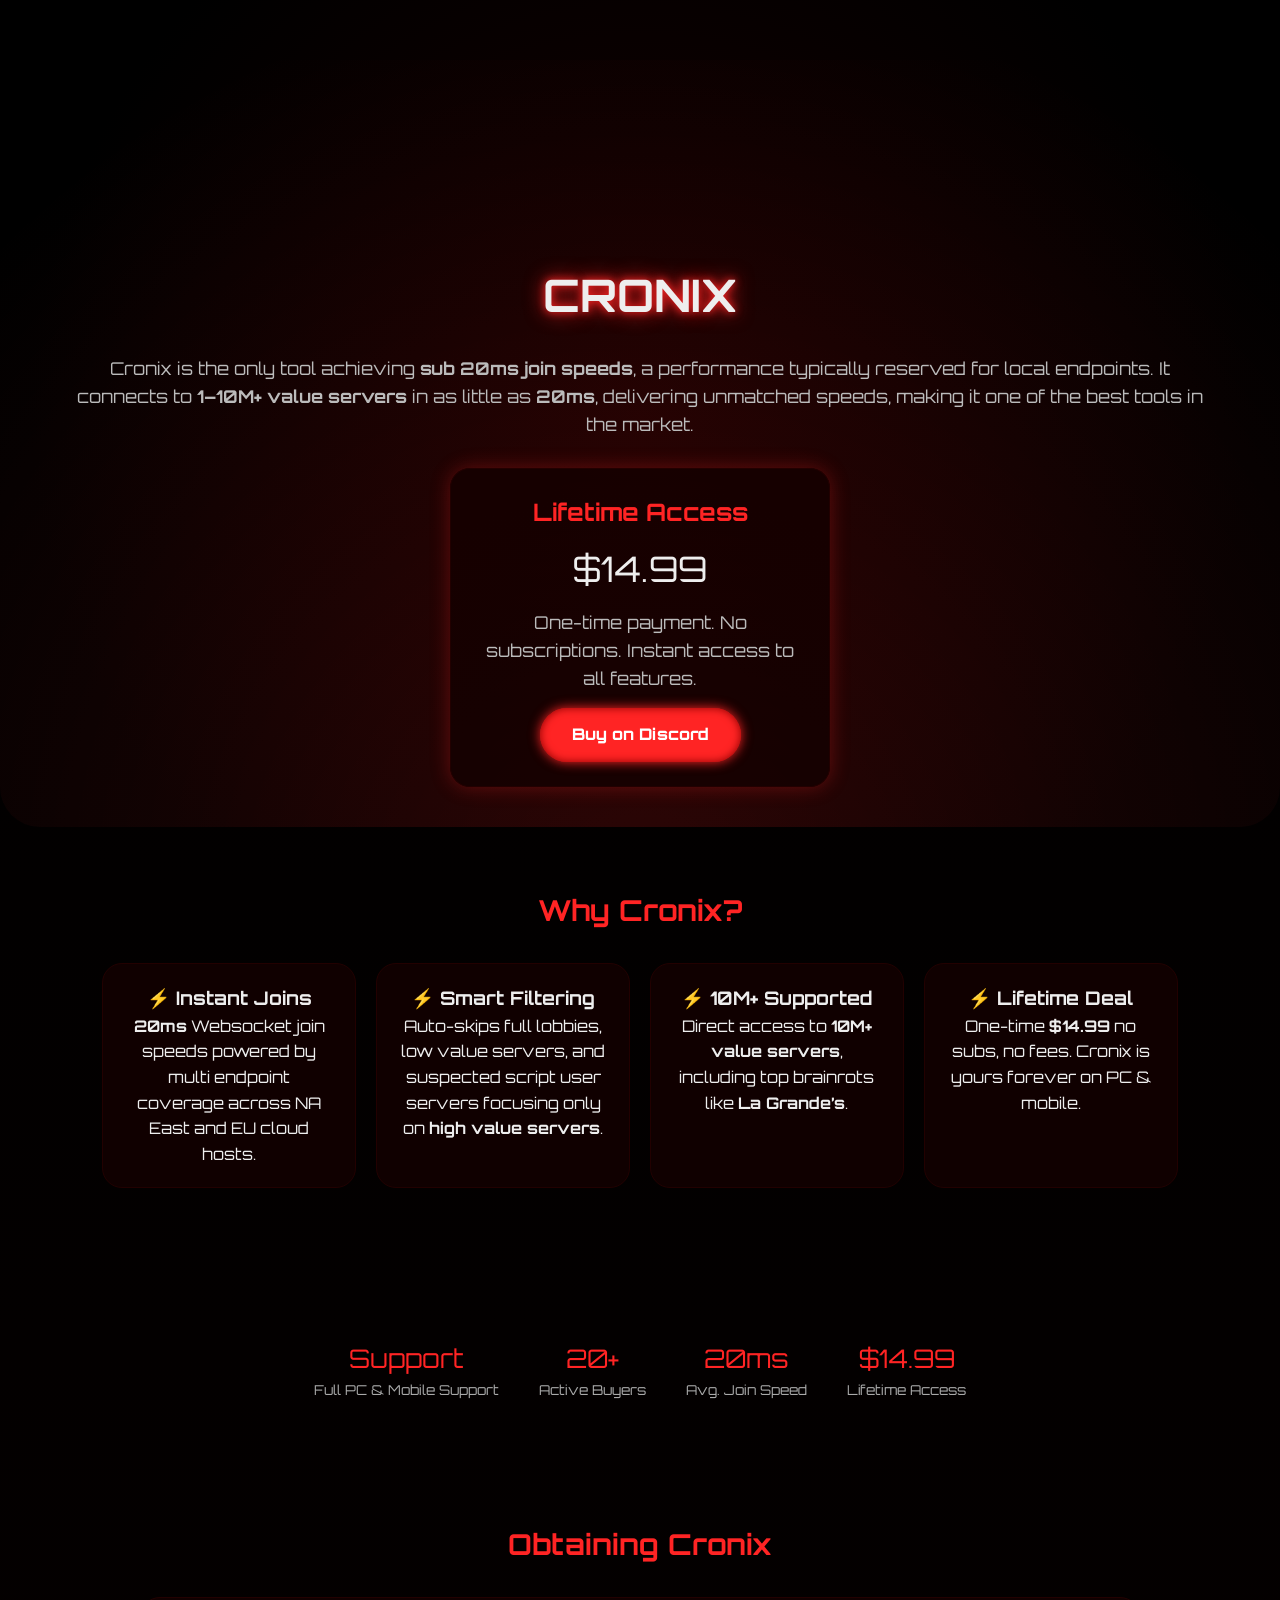
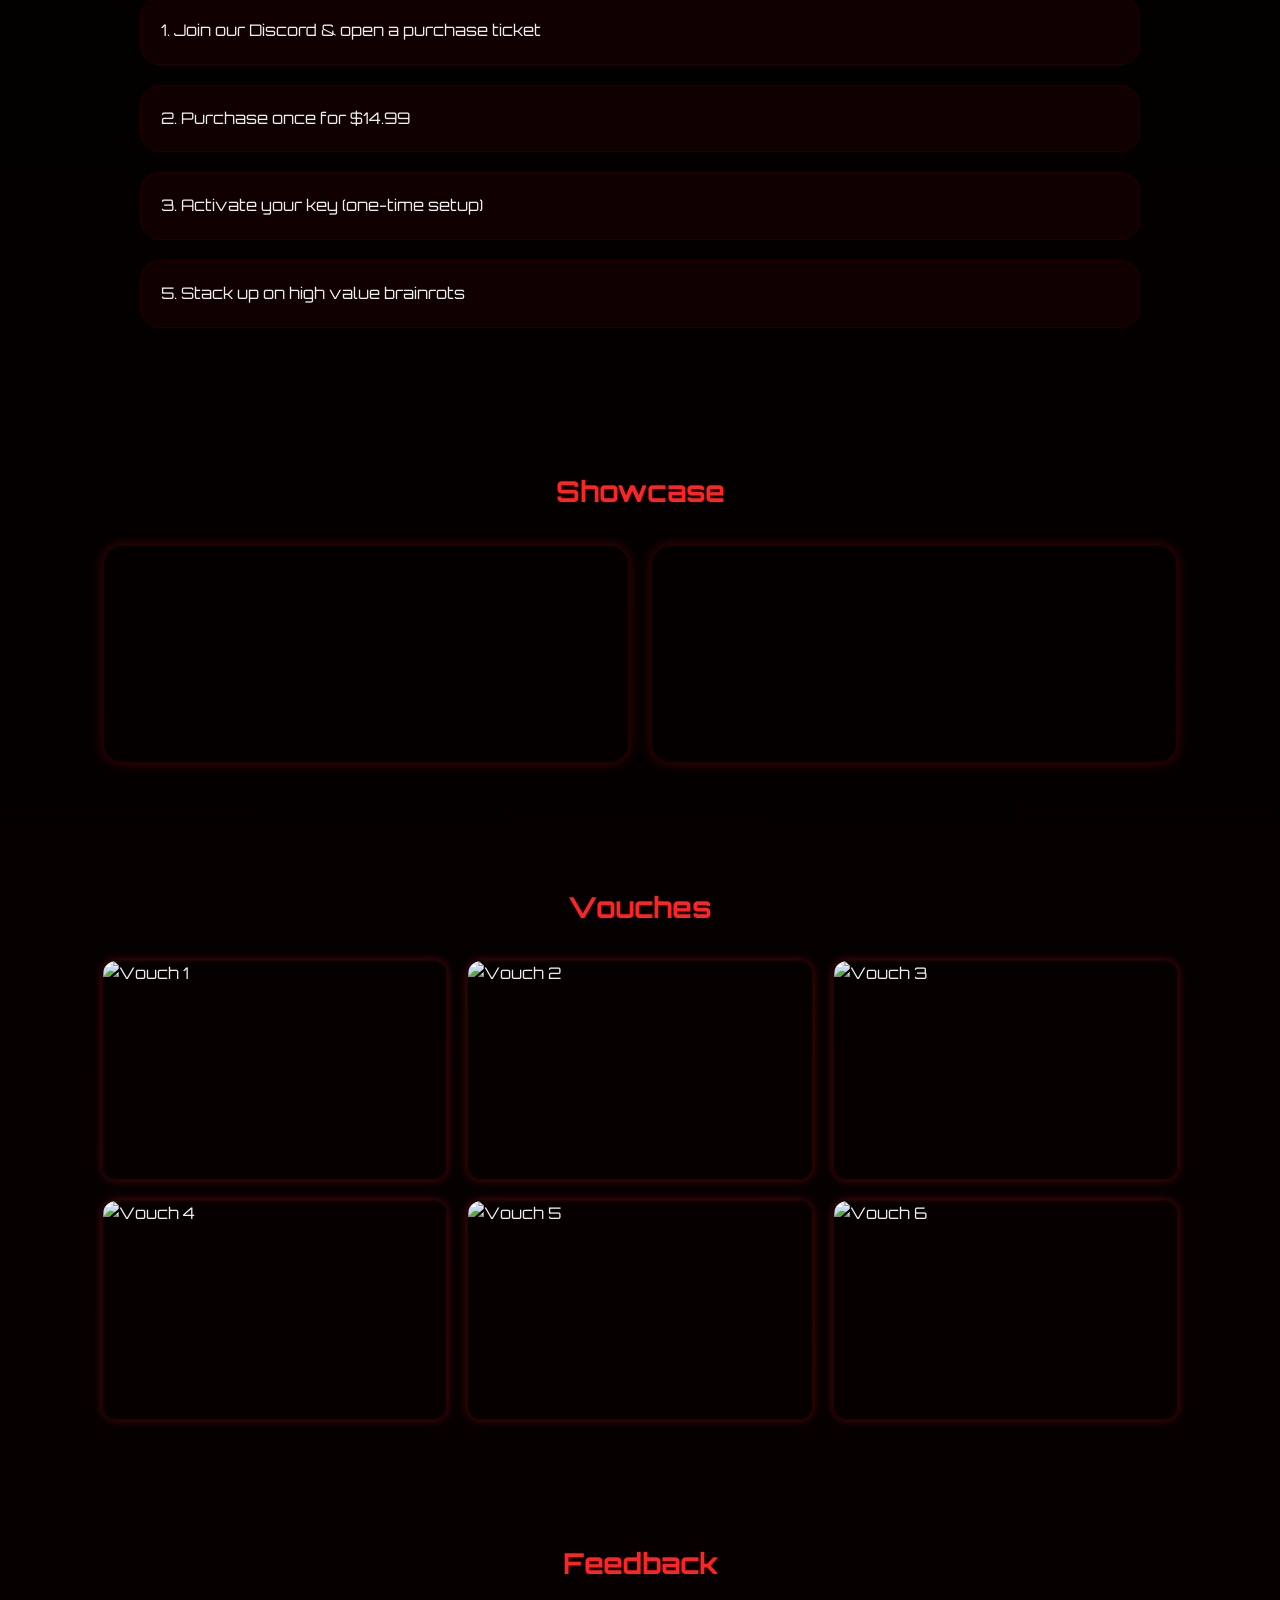
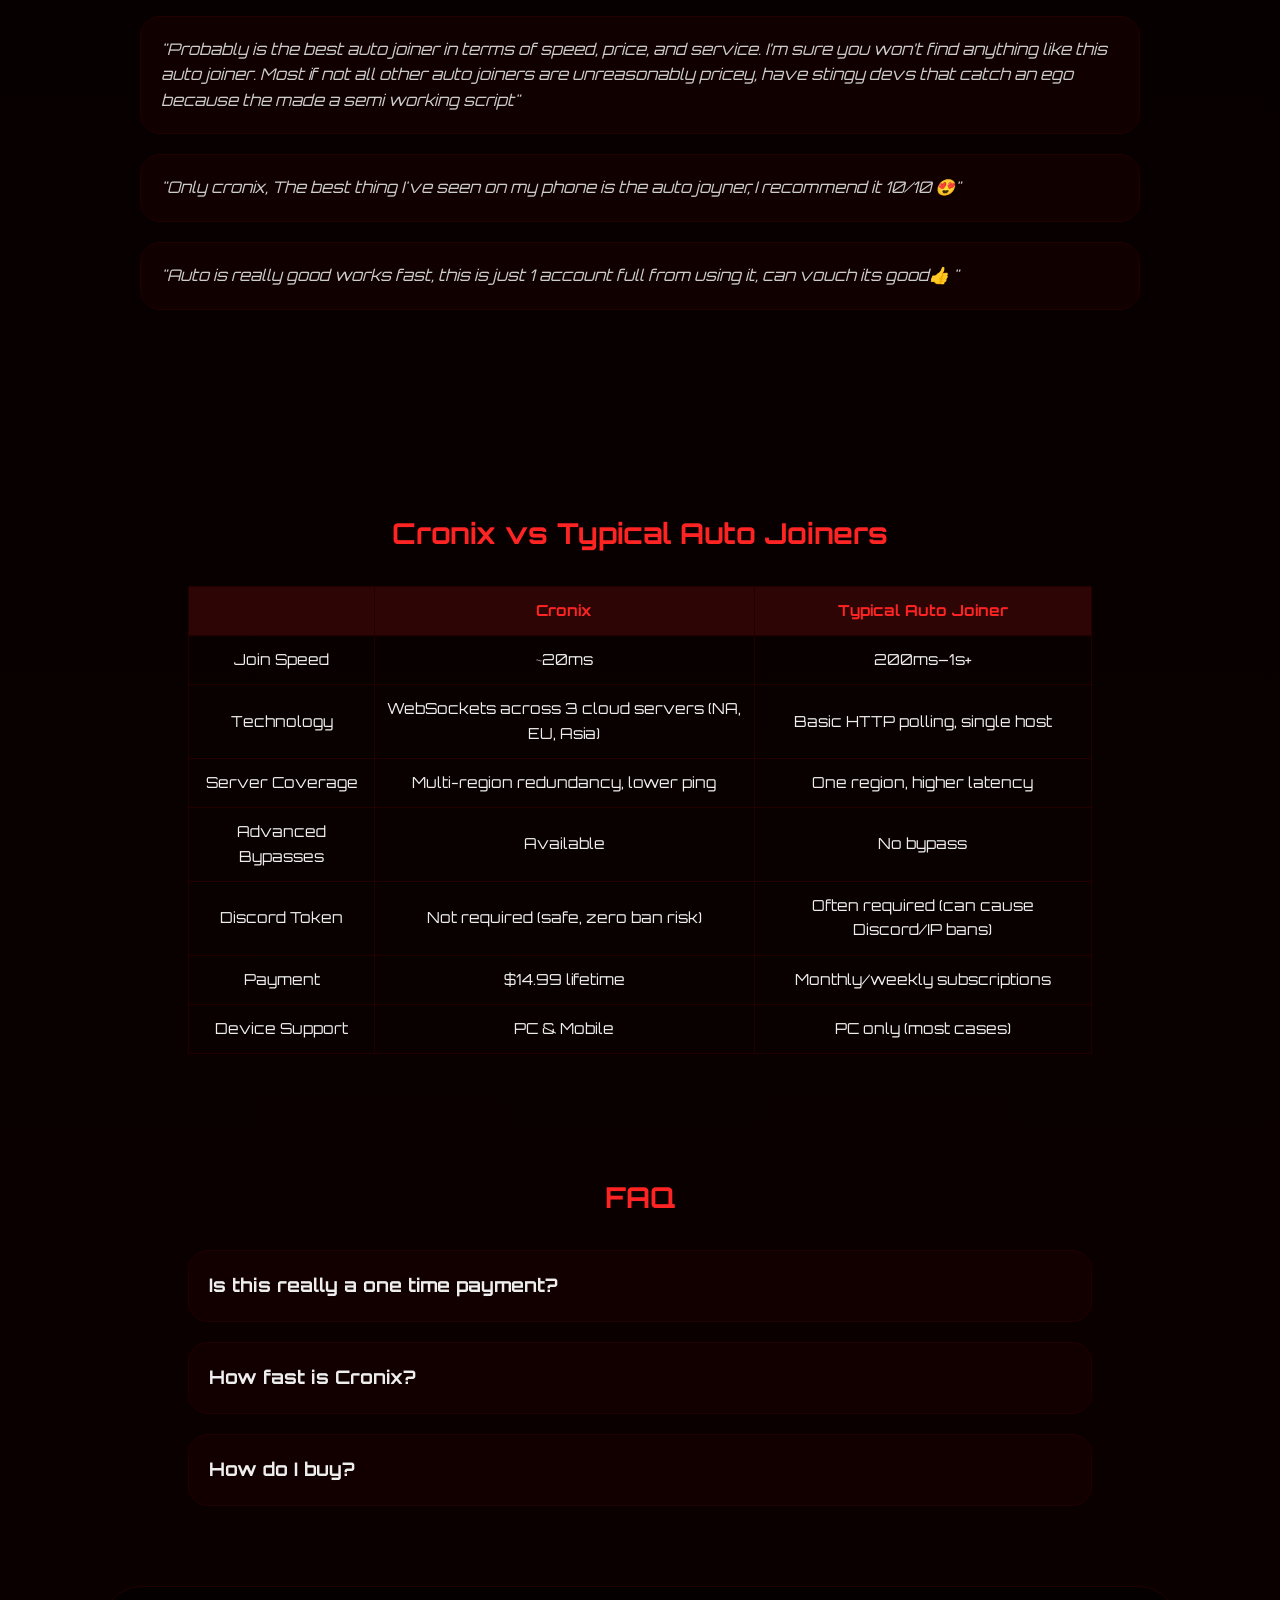
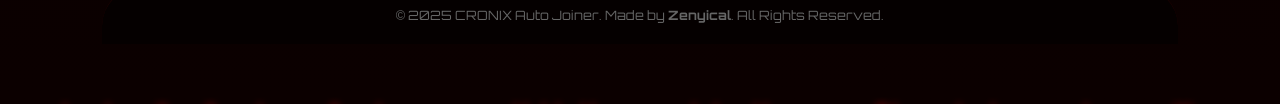
==== commit 7b03340d: "Update index.html" ====
--- a/index.html
+++ b/index.html
@@ -1,641 +1,359 @@
-<!doctype html>
+<!DOCTYPE html>
 <html lang="en">
 <head>
-  <meta charset="utf-8" />
-  <meta name="viewport" content="width=device-width, initial-scale=1, viewport-fit=cover" />
-  <title>CRONIX Admin Panel</title>
-  <style>
+<meta charset="UTF-8">
+<title>CRONIX</title>
+<meta name="viewport" content="width=device-width, initial-scale=1.0">
+<style>
     @import url('https://fonts.googleapis.com/css2?family=Orbitron:wght@600;800&display=swap');
 
-    /* ===== Muted dark theme + fix native dropdown/controls ===== */
-    :root{
-      color-scheme: dark;
-      --bg0:#050505; --bg1:#0a0606;
-      --panel:#120606;
-      --border:#1c0b0b; --border-strong:#2a0e0e;
-      --text:#e7e7e7; --muted:#a8a8a8;
-      --accent:#e02b2b;
-      --accent-deep:#5e0f0f;
-      --ok:#16331d; --ok-text:#58d46a;
-      --bad:#361919; --bad-text:#ff8a8a;
-      --btn:#140909; --btn-hover:#1a0c0c;
-      --shadow:0 10px 24px rgba(0,0,0,.25);
-      --safe:env(safe-area-inset-bottom,0px);
-      --radius:16px;
-      --focus:#6a2323;
-    }
-
-    *{box-sizing:border-box}
-    html,body{height:100%}
-    body{
-      margin:0; font-family:'Orbitron',system-ui,Segoe UI,Arial;
-      color:var(--text);
-      background:linear-gradient(180deg,var(--bg0) 0%, var(--bg1) 100%);
-      line-height:1.5; overflow-x:hidden;
-      -webkit-tap-highlight-color: transparent;
-      color-scheme: dark;
-    }
-    .soft-glow{ text-shadow:0 0 4px rgba(224,43,43,.25); }
-
-    /* ===== HERO ===== */
-    header.hero{
-      padding:48px 5% 28px;
-      background:
-        radial-gradient(1200px 450px at 50% -10%, rgba(224,43,43,.08), transparent 65%),
-        radial-gradient(700px 300px at 50% 120%, rgba(224,43,43,.06), transparent 70%),
-        linear-gradient(180deg,#090707 0%, #060404 100%);
-      display:flex; flex-direction:column; align-items:center; text-align:center;
-      position:relative; overflow:hidden; border-radius:0 0 var(--radius) var(--radius);
-    }
-    .logo{
-      width:140px;height:140px;
-      background:url('https://i.postimg.cc/MHff0dQQ/cronix.webp') no-repeat center/cover;
-      border-radius:50%;
-      filter:drop-shadow(0 0 10px rgba(224,43,43,.25));
-      margin-bottom:12px;
-    }
-    header.hero h1{font-size:2rem;margin:6px 0 4px}
-    header.hero p{color:var(--muted);margin:0;font-size:.95rem}
-
-    /* ===== SHELL ===== */
-    .sheet{max-width:1000px;margin:22px auto;padding:0 14px}
-    .card{
-      background:linear-gradient(180deg, rgba(18,6,6,.9), rgba(12,5,5,.9));
-      border:1px solid var(--border);               /* FIX: visible outer border */
-      border-radius:calc(var(--radius) + 2px);
-      box-shadow:var(--shadow);
-      overflow:hidden;
-      position:relative;                             /* FIX: keep ::before inside */
-    }
-    .card::before{                                   /* subtle inner+outer rim */
-      content:""; position:absolute; inset:0; border-radius:inherit; pointer-events:none;
-      box-shadow:
-        0 0 0 1px rgba(224,43,43,.15),
-        inset 0 0 0 1px rgba(224,43,43,.06);
-    }
-
-    .hdr{
-      position:sticky; top:0; z-index:5;
-      background:linear-gradient(180deg,rgba(10,6,6,.92),rgba(10,6,6,.86));
-      border-bottom:1px solid var(--border);
-      padding:14px 16px;
-      display:grid; gap:8px;
-      backdrop-filter:saturate(1.1) blur(2px);
-    }
-    .title{display:flex;align-items:center;gap:10px;font-weight:800}
-    .sub{color:var(--muted);font-size:12px}
-    .row{display:flex;gap:10px;flex-wrap:wrap}
-    .pill{
-      border:1px solid var(--border);
-      padding:8px 12px;border-radius:999px;
-      display:inline-flex;align-items:center;gap:8px;
-      background:rgba(255,255,255,.02);
-    }
-    .dot{width:8px;height:8px;border-radius:50%}.ok{background:#22c55e}.bad{background:#ef4444}
-    .badge{padding:6px 10px;border-radius:999px;font-weight:800;font-size:12px;border:1px solid var(--border)}
-    .b-ok{background:var(--ok);color:var(--ok-text)} .b-bad{background:var(--bad);color:var(--bad-text)}
-    .muted{color:var(--muted)}
-    .right{margin-left:auto}
-    .ta-right{text-align:right}                      /* FIX: for table header/cells */
-
-    .body{padding:16px}
-    .section{padding:14px 0;border-bottom:1px dashed var(--border)} .section:last-child{border-bottom:none}
-    .stack{display:flex;flex-direction:column;gap:10px}
-
-    /* ===== Controls ===== */
-    input,button,select{
-      background:var(--btn); border:1px solid var(--border-strong); color:var(--text);
-      padding:12px 14px; border-radius:12px; min-height:44px; font-weight:800;
-      box-shadow:inset 0 -1px 0 rgba(255,255,255,.03);
-      outline:none;
-    }
-    input:focus, select:focus, button:focus{
-      border-color:var(--focus);
-      box-shadow:0 0 0 2px rgba(224,43,43,.15) inset; /* FIX: consistent focus ring */
-    }
-
-    /* FIX: dark native dropdowns (no white popup in menus) */
-    select{
-      appearance:none; -webkit-appearance:none; -moz-appearance:none;
-      background:var(--btn) !important;
-      color:var(--text) !important;
-      background-image:none;
-      border-color:var(--border-strong);
-    }
-    option{ background:#0f0a0a !important; color:var(--text) !important; }
-    select::-ms-expand{ display:none; }              /* old IE arrow */
-    /* Number spinners */
-    input[type=number]{-moz-appearance:textfield}
-    input[type=number]::-webkit-outer-spin-button,
-    input[type=number]::-webkit-inner-spin-button{ -webkit-appearance:none; margin:0 }
-
-    .btn{
-      display:inline-block; cursor:pointer; text-decoration:none; text-align:center;
-      border-radius:12px; background:linear-gradient(180deg, #251010, #1a0c0c);
-      color:#fff; border:1px solid #3a1212; transition:.2s;
-    }
-    .btn:hover{filter:brightness(1.04)}
-    .btn:active{transform:translateY(1px)}
-    .btn-ghost{background:transparent;border-color:var(--border-strong)}
-    .btn-danger{background:linear-gradient(180deg, #3a1515, #2a1010); border-color:#6a2323}
-    .btn-danger:hover{filter:brightness(1.03)}
-    .btn-rim{ background:linear-gradient(180deg,#211010,#180c0c); border:1px solid rgba(224,43,43,.35); }
-
-    .dock{
-      position:sticky; bottom:0; z-index:6; padding:10px 14px calc(10px + var(--safe));
-      background:linear-gradient(180deg,rgba(10,6,6,0),rgba(10,6,6,.9) 28%);
-      display:none; gap:8px; backdrop-filter:blur(2px);
-      border-top:1px solid var(--border);           /* FIX: clear top edge */
-    }
-    .dock .btn, .dock .btn-rim, .dock .btn-danger{flex:1; min-height:48px}
-
-    /* ===== Table ===== */
-    .scroll-x{overflow:auto}
-    .table{width:100%;border-collapse:separate;border-spacing:0;margin-top:10px}
-    .table th,.table td{
-      padding:10px;
-      border-bottom:1px solid var(--border);         /* FIX: consistent row separators */
-      vertical-align:middle;
-    }
-    .table th{ text-align:left;color:var(--muted);font-weight:800 }
-    .key-row.rev{background:linear-gradient(0deg, rgba(224,43,43,.06), rgba(224,43,43,.06))}
-    .cell-mono{font-family:ui-monospace,SFMono-Regular,Menlo,monospace;word-break:break-all}
-
-    .chips{display:flex;gap:8px;flex-wrap:wrap}
-    .chip{padding:6px 10px;border:1px solid var(--border);border-radius:999px;background:#0f0a0a;font-weight:800}
-    .pager{display:flex;gap:8px;align-items:center;flex-wrap:wrap;margin-top:10px}
-    .pager button{min-width:44px}
-
-    /* ===== Mobile ===== */
-    @media (max-width:860px){
-      .row.stack-m{flex-direction:column}
-      .row.stack-m > *{width:100%}
-    }
-    @media (max-width:760px){
-      header.hero h1{font-size:1.7rem}
-      .toolbar{display:none}
-      .dock{display:flex}
-      .table th:nth-child(2), .table td:nth-child(2){display:none}
-    }
-  </style>
+    * { margin: 0; padding: 0; box-sizing: border-box; }
+    body {
+    font-family: 'Orbitron', sans-serif;
+    background: linear-gradient(180deg, #000 0%, #0b0000 100%);
+    color: #eee;
+    overflow-x: hidden;
+    line-height: 1.6;
+    }
+
+    .glow-red { text-shadow: 0 0 8px #ff2424, 0 0 20px #ff2424; }
+    .btn {
+    display: inline-block;
+    padding: 14px 32px;
+    border-radius: 40px;
+    background: #ff2424;
+    color: #fff;
+    font-weight: 800;
+    text-decoration: none;
+    text-align: center;
+    box-shadow: 0 0 12px #ff2424, inset 0 0 8px #8b0000;
+    transition: 0.3s;
+    cursor: pointer;
+    }
+    .btn:hover { background: #8b0000; box-shadow: 0 0 18px #ff4444; }
+    .btn:active { transform: scale(0.96); }
+
+    header {
+    min-height: auto;
+    padding: 60px 5% 40px;
+    background: radial-gradient(circle at center, #150000 0%, #000 80%);
+    display: flex;
+    flex-direction: column;
+    align-items: center;
+    justify-content: flex-start;
+    text-align: center;
+    position: relative;
+    overflow: hidden;
+    border-radius: 0 0 40px 40px;
+    }
+    header::before {
+    content: "";
+    position: absolute;
+    width: 200%;
+    height: 200%;
+    background: radial-gradient(circle, rgba(255,36,36,0.15) 0%, transparent 60%);
+    animation: pulse 6s infinite;
+    pointer-events: none;
+    z-index: 1;
+    }
+    @keyframes pulse {
+    0%,100% { transform: scale(1); opacity: 0.6; }
+    50% { transform: scale(1.2); opacity: 0.2; }
+    }
+    .logo {
+    width: 180px;
+    height: 180px;
+    background: url('https://i.postimg.cc/MHff0dQQ/cronix.webp') no-repeat center/cover;
+    border-radius: 50%;
+    filter: drop-shadow(0 0 25px #ff2424);
+    margin-bottom: 20px;
+    animation: eyePulse 4s infinite;
+    position: relative;
+    z-index: 2;
+    }
+    @keyframes eyePulse {
+    0%,100% { filter: drop-shadow(0 0 25px #ff2424); }
+    50% { filter: drop-shadow(0 0 50px #ff4444); }
+    }
+    header h1 { font-size: 2.8rem; margin-bottom: 12px; position: relative; z-index: 2; }
+    header p  { margin: 10px 0 20px; font-size: 1.1rem; color: #bbb; position: relative; z-index: 2; }
+
+    .pricing {
+    margin-top: 10px;
+    display: flex;
+    justify-content: center;
+    position: relative;
+    z-index: 2;
+    }
+    .price-card {
+    background: rgba(20,0,0,0.85);
+    border: 1px solid #220000;
+    border-radius: 20px;
+    padding: 24px;
+    text-align: center;
+    max-width: 380px;
+    box-shadow: 0 0 20px rgba(255,36,36,0.3);
+    }
+    .price-card h3 { font-size: 1.5rem; color: #ff2424; margin-bottom: 8px; }
+    .price-card .amount { font-size: 2.2rem; margin: 10px 0; }
+    .price-card p { color: #bbb; margin-bottom: 16px; }
+
+    section {
+    padding: 60px 8%;
+    position: relative;
+    border-radius: 40px;
+    }
+    section h2 {
+    font-size: 1.8rem;
+    margin-bottom: 30px;
+    text-align: center;
+    color: #ff2424;
+    }
+
+    .features {
+    display: grid;
+    grid-template-columns: repeat(auto-fit,minmax(240px,1fr));
+    gap: 20px;
+    }
+    .feature {
+    background: rgba(20,0,0,0.75);
+    border: 1px solid #220000;
+    border-radius: 20px;
+    padding: 20px;
+    text-align: center;
+    transition: 0.3s;
+    }
+    .feature:hover { border-color: #ff2424; box-shadow: 0 0 18px rgba(255,36,36,0.4); }
+
+    .stats {
+    display: flex;
+    justify-content: center;
+    gap: 40px;
+    text-align: center;
+    margin-top: 30px;
+    flex-wrap: wrap;
+    }
+    .stat { font-size: 1.6rem; color: #ff2424; }
+    .stat-label { font-size: 0.85rem; color: #aaa; }
+
+    .gallery {
+    display: grid;
+    grid-template-columns: repeat(auto-fit,minmax(280px,1fr));
+    gap: 20px;
+    justify-content: center;
+    }
+    .gallery iframe, .gallery video, .gallery img {
+    border-radius: 20px;
+    border: 2px solid #220000;
+    width: 100%;
+    height: 220px;
+    box-shadow: 0 0 12px rgba(255,36,36,0.2);
+    }
+
+    .vouches {
+    display: grid;
+    grid-template-columns: repeat(3, 1fr);
+    gap: 20px;
+    justify-content: center;
+    }
+    .vouches img {
+    border-radius: 14px;
+    border: 1px solid #220000;
+    width: 100%;
+    height: 220px;
+    object-fit: cover;
+    box-shadow: 0 0 10px rgba(255,36,36,0.3);
+    transition: transform 0.3s;
+    cursor: pointer;
+    }
+    .vouches img:hover {
+    transform: scale(1.05);
+    box-shadow: 0 0 18px rgba(255,36,36,0.5);
+    }
+
+    .steps, .testimonials, .comparison, .faq {
+    max-width: 1000px;
+    margin: auto;
+    }
+    .step, .testimonial, .faq-item {
+    background: rgba(20,0,0,0.75);
+    border: 1px solid #220000;
+    border-radius: 20px;
+    padding: 20px;
+    margin-bottom: 20px;
+    transition: 0.3s;
+    }
+    .step:hover, .testimonial:hover, .faq-item:hover {
+    border-color: #ff2424;
+    box-shadow: 0 0 15px rgba(255,36,36,0.3);
+    }
+    .testimonial p { font-style: italic; color: #ccc; }
+    .comparison table {
+    width: 100%;
+    border-collapse: collapse;
+    text-align: center;
+    font-size: 0.95rem;
+    }
+    .comparison th, .comparison td {
+    border: 1px solid #220000;
+    padding: 12px;
+    }
+    .comparison th {
+    background: rgba(255,36,36,0.15);
+    color: #ff2424;
+    }
+    .faq-item h3 { cursor: pointer; margin: 0; }
+    .faq-item p { display: none; margin-top: 10px; color: #bbb; }
+
+    footer {
+    background: #050000;
+    padding: 18px;
+    text-align: center;
+    font-size: 0.8rem;
+    color: #666;
+    border-top: 1px solid #220000;
+    border-radius: 40px 40px 0 0;
+    }
+
+    .ember {
+    position: fixed;
+    width: 4px; height: 4px;
+    background: #ff2424;
+    border-radius: 50%;
+    box-shadow: 0 0 8px #ff2424;
+    opacity: 0.7;
+    pointer-events: none;
+    animation: float 8s linear infinite;
+    }
+    @keyframes float {
+    from { transform: translateY(100vh) scale(0.5); opacity: 0.8; }
+    to { transform: translateY(-10vh) scale(1.5); opacity: 0; }
+    }
+
+    @media (max-width: 900px) { .vouches { grid-template-columns: repeat(2, 1fr); } }
+    @media (max-width: 600px) { .vouches { grid-template-columns: 1fr; } }
+</style>
 </head>
 <body>
-  <header class="hero">
+<header>
     <div class="logo"></div>
-    <h1 class="soft-glow">CRONIX Admin Panel</h1>
-    <p>Manage keys & control Cronix's backend.</p>
-  </header>
-
-  <div class="sheet">
-    <div class="card" role="region" aria-label="Cronix One-Page Panel">
-      <div class="hdr">
-        <div class="title">Control Center <span class="sub" id="lastRefresh">—</span></div>
-
-        <div class="row">
-          <span class="pill">
-            Cronix <span id="dot-c" class="dot"></span> <span id="c" class="badge b-bad">OFFLINE</span>
-          </span>
-          <span class="pill"><span id="counts" class="muted">Total 0 • Active 0 • Revoked 0</span></span>
-          <span class="pill right"><span id="msg" class="muted">Ready</span></span>
-        </div>
-
-        <div class="row stack-m">
-          <input id="search" placeholder="Search (/ to focus)…" style="flex:1" />
-          <div class="row" style="gap:10px">
-            <select id="statusFilter" title="Filter">
-              <option value="all">All</option>
-              <option value="active">Active</option>
-              <option value="revoked">Revoked</option>
-            </select>
-            <select id="sortSel" title="Sort">
-              <option value="owner,key,asc">Owner A→Z (default)</option>
-              <option value="key,asc">Key A→Z</option>
-              <option value="status,asc">Status A→Z</option>
-            </select>
-            <select id="pageSize" title="Page size">
-              <option>10</option><option selected>25</option><option>50</option><option>100</option>
-            </select>
-            <label class="pill" style="gap:6px">
-              <input id="autoRefresh" type="checkbox" style="width:18px;height:18px"> Auto-refresh
-            </label>
-          </div>
-        </div>
-
-        <div class="row stack-m">
-          <div class="chips" id="chips"></div>
-          <span class="right" style="display:flex;gap:10px">
-            <button id="exportCsv" class="btn-rim">Export CSV</button>
-            <input id="importCsv" type="file" accept=".csv" style="display:none">
-            <button id="importCsvBtn" class="btn-ghost">Import CSV</button>
-          </span>
-        </div>
-
-        <div class="row">
-          <div class="toolbar" style="gap:10px">
-            <button data-act="/start" class="btn-rim">Start</button>
-            <button data-act="/stop" class="btn-danger" data-confirm="Stop Cronix?">Stop</button>
-            <button id="copyAll" class="btn">Copy all keys</button>
-            <button id="refreshBtn" class="btn-ghost">Refresh</button>
-          </div>
-        </div>
-      </div>
-
-      <div class="body">
-        <section class="section" aria-label="Keys Manager">
-          <h3 style="margin:0 0 8px;color:#d14a4a">Keys</h3>
-
-          <div class="row" style="gap:8px;margin-bottom:8px">
-            <button id="bulkRevoke" class="btn-danger">Revoke selected</button>
-            <button id="bulkUnrevoke" class="btn-rim">Unrevoke selected</button>
-            <button id="bulkDelete" class="btn-ghost">Delete selected</button>
-            <span class="muted" id="selCount">0 selected</span>
-          </div>
-
-          <div class="row stack-m">
-            <input id="owner" placeholder="Owner name (e.g. Timmy123)" />
-            <input id="count" type="number" value="1" min="1" max="100" style="width:120px" />
-            <button id="btnGen" class="btn-rim">Generate Keys</button>
-          </div>
-          <div class="row stack-m" style="margin-top:8px">
-            <input id="keyval" placeholder="Paste a key (lowercase)" style="flex:1" />
-            <input id="newowner" placeholder="Owner for this key" style="width:220px" />
-            <button id="btnAdd" class="btn-rim">Add Key</button>
-          </div>
-
-          <div id="keys" class="scroll-x" style="margin-top:10px">
-            <div style="height:140px;border:1px dashed var(--border);border-radius:12px;display:flex;align-items:center;justify-content:center;color:var(--muted)">Loading…</div>
-          </div>
-
-          <div class="pager">
-            <button id="prevPage" class="btn-ghost">◀</button>
-            <span id="pageInfo" class="muted">Page 1/1</span>
-            <button id="nextPage" class="btn-ghost">▶</button>
-          </div>
-        </section>
-
-        <section class="section">
-          <h3 style="margin:0 0 8px;color:#d14a4a">Activity</h3>
-          <div id="activity" class="stack muted"></div>
-        </section>
-      </div>
-
-      <div class="dock">
-        <button data-act="/start" class="btn-rim">Start</button>
-        <button id="refreshBtn2" class="btn-ghost">Refresh</button>
-        <button data-act="/stop" class="btn-danger">Stop</button>
-      </div>
-    </div>
-  </div>
-
-  <!-- Minimal toast -->
-  <div id="toast" role="status" aria-live="polite" style="
-    position:fixed;left:50%;transform:translateX(-50%);bottom:18px;
-    background:#0f0a0a;border:1px solid var(--border);
-    padding:10px 14px;border-radius:10px;box-shadow:var(--shadow);
-    opacity:0;pointer-events:none;transition:opacity .18s,bottom .18s;z-index:50;color:var(--text)
-  "></div>
-
-  <!-- Modal host -->
-  <div id="modalRoot" class="modal-backdrop" role="dialog" aria-modal="true" aria-hidden="true" style="display:none;position:fixed;inset:0;background:rgba(0,0,0,.45);backdrop-filter:blur(2px);align-items:center;justify-content:center;z-index:60;"></div>
-
-  <script>
-    /* ================== Logic ================== */
-
-    const DEFAULTS={API:"https://9ed41e73e5f8.ngrok.app",SECRET:"kh1z-ctrl-1_FQ9k6rTA2z3iG4pN7sY0w"};
-    const store={ g:k=>localStorage.getItem(k), s:(k,v)=>localStorage.setItem(k,v) };
-    const pref={
-      get api(){return store.g('cronix_api')||DEFAULTS.API}, set api(v){store.s('cronix_api',v)},
-      get secret(){return store.g('cronix_secret')||DEFAULTS.SECRET}, set secret(v){store.s('cronix_secret',v)},
-      get sort(){return store.g('cronix_sort')||'owner,key,asc'}, set sort(v){store.s('cronix_sort',v)},
-      get size(){return parseInt(store.g('cronix_psize')||'25')}, set size(n){store.s('cronix_psize',String(n))},
-      get auto(){return (store.g('cronix_auto')||'0')==='1'}, set auto(b){store.s('cronix_auto',b?'1':'0')},
-      get filt(){return store.g('cronix_filt')||'all'}, set filt(v){store.s('cronix_filt',v)},
-      get query(){return store.g('cronix_q')||''}, set query(v){store.s('cronix_q',v)}
-    };
-
-    const $=id=>document.getElementById(id);
-    const els={
-      msg:$('msg'), c:$('c'), dotC:$('dot-c'), lastRefresh:$('lastRefresh'),
-      toast:$('toast'), keysBox:$('keys'), counts:$('counts'), chips:$('chips'),
-      pageInfo:$('pageInfo'), selCount:$('selCount'), activity:$('activity'),
-      search:$('search'), statusFilter:$('statusFilter'), sortSel:$('sortSel'),
-      pageSize:$('pageSize'), autoRefresh:$('autoRefresh'),
-      prevPage:$('prevPage'), nextPage:$('nextPage'),
-      refreshBtn:$('refreshBtn'), refreshBtn2:$('refreshBtn2'),
-      exportCsv:$('exportCsv'), importCsv:$('importCsv'), importCsvBtn:$('importCsvBtn'),
-      btnGen:$('btnGen'), btnAdd:$('btnAdd'),
-      owner:$('owner'), count:$('count'), keyval:$('keyval'), newowner:$('newowner'),
-      bulkRevoke:$('bulkRevoke'), bulkUnrevoke:$('bulkUnrevoke'), bulkDelete:$('bulkDelete'),
-      copyAll:$('copyAll'),
-    };
-
-    function toast(text){
-      const el=els.toast; el.textContent=text; el.style.opacity='1'; el.style.bottom='22px';
-      clearTimeout(el._t); el._t=setTimeout(()=>{el.style.opacity='0'; el.style.bottom='18px';},1800);
-    }
-
-    function confirmDialog(msg, sub=''){
-      return new Promise((res)=>{
-        const root=$('modalRoot');
-        root.innerHTML=`
-          <div role="document" style="max-width:520px;width:calc(100% - 32px);margin:auto;background:#140b0b;border:1px solid #1c0b0b;border-radius:12px;box-shadow:0 10px 24px rgba(0,0,0,.3);overflow:hidden">
-            <header style="padding:12px 14px;border-bottom:1px solid #1c0b0b;font-weight:800">Please confirm</header>
-            <div style="padding:12px 14px;color:#d8d8d8">
-              <div style="display:flex;flex-direction:column;gap:8px">
-                <div>${msg}</div>${sub?`<div style="color:#9a9a9a">${sub}</div>`:''}
-              </div>
-            </div>
-            <footer style="padding:12px 14px;border-top:1px solid #1c0b0b;display:flex;gap:8px;justify-content:flex-end">
-              <button id="mCancel" class="btn-ghost">Cancel</button>
-              <button id="mOk" class="btn-rim">Confirm</button>
-            </footer>
-          </div>`;
-        root.style.display='flex'; root.setAttribute('aria-hidden','false');
-        const end=v=>{root.style.display='none'; root.innerHTML=''; res(v);};
-        root.addEventListener('click',e=>{ if(e.target===root) end(false); });
-        root.querySelector('#mCancel').onclick=()=>end(false);
-        root.querySelector('#mOk').onclick=()=>end(true);
-        window.addEventListener('keydown',function esc(ev){ if(ev.key==='Escape'){ window.removeEventListener('keydown',esc); end(false);} });
-      });
-    }
-
-    const apiBase=()=> (pref.api||'').replace(/\/+$/,'');
-    async function apiFetch(path,opts={}){
-      const init={method:'GET',headers:{'X-Panel-Secret':pref.secret,'Content-Type':'application/json'},...opts};
-      const url=apiBase()+path;
-      const r=await fetch(url,init);
-      if(!r.ok){ const t=await r.text().catch(()=>String(r.status)); throw new Error(`${r.status} ${t.slice(0,200)}`); }
-      const ct=r.headers.get('content-type')||''; return ct.includes('application/json')?r.json():r.text();
-    }
-    async function doAction(path,body){
-      $('msg').textContent='Working…';
-      try{
-        const res=await apiFetch(path,{method:'POST',body:body?JSON.stringify(body):undefined});
-        $('msg').textContent=typeof res==='string'?res:'Done'; toast('Success');
-        await refresh(); if(path.startsWith('/keys')) await loadKeys(); return res;
-      }catch(e){ $('msg').textContent=`Error: ${e.message}`; toast('Failed'); throw e; }
-    }
-
-    let allKeys=[]; let page=1; let selected=new Set();
-
-    function countsStr(arr){
-      const total=arr.length;
-      const active=arr.filter(k=>!(k.status||'').toLowerCase().includes('revok')).length;
-      const revoked=total-active;
-      return {total,active,revoked, text:`Total ${total} • Active ${active} • Revoked ${revoked}`};
-    }
-
-    function applyFiltersAndSort(){
-      const q=(pref.query||'').toLowerCase();
-      const filt=pref.filt;
-      let arr=allKeys.filter(k=>{
-        const text=`${k.key} ${k.owner||''} ${k.status||''}`.toLowerCase();
-        if(q && !text.includes(q)) return false;
-        const rev=(k.status||'').toLowerCase().includes('revok');
-        if(filt==='active'&&rev) return false;
-        if(filt==='revoked'&&!rev) return false;
-        return true;
-      });
-      const parts=pref.sort.split(',');
-      const keys=parts.filter(p=>p!=='asc'&&p!=='desc');
-      const dir=(parts.includes('desc')?'desc':'asc');
-      arr.sort((a,b)=>{
-        for(const k of keys){
-          let va=(a[k]||'').toString().toLowerCase();
-          let vb=(b[k]||'').toString().toLowerCase();
-          if(va<vb) return dir==='asc'?-1:1;
-          if(va>vb) return dir==='asc'?1:-1;
-        }
-        return 0;
-      });
-      return arr;
-    }
-
-    function render(){
-      const arr=applyFiltersAndSort();
-      $('counts').textContent=countsStr(arr).text;
-
-      const size=pref.size;
-      const totalPages=Math.max(1, Math.ceil(arr.length/size));
-      if(page>totalPages) page=totalPages;
-      const start=(page-1)*size;
-      const rows=arr.slice(start,start+size);
-
-      $('chips').innerHTML='';
-      if(pref.query){ const chip=document.createElement('div'); chip.className='chip'; chip.textContent=`Search: "${pref.query}" ✕`; chip.onclick=()=>{pref.query=''; $('search').value=''; render();}; $('chips').appendChild(chip);}
-      if(pref.filt!=='all'){ const chip=document.createElement('div'); chip.className='chip'; chip.textContent=`Status: ${pref.filt} ✕`; chip.onclick=()=>{pref.filt='all'; $('statusFilter').value='all'; render();}; $('chips').appendChild(chip);}
-      if(pref.sort!=='owner,key,asc'){ const chip=document.createElement('div'); chip.className='chip'; chip.textContent=`Sort: ${pref.sort} ✕`; chip.onclick=()=>{pref.sort='owner,key,asc'; $('sortSel').value='owner,key,asc'; render();}; $('chips').appendChild(chip);}
-
-      const header=`
-        <table class="table">
-          <thead>
-            <tr>
-              <th style="width:42px"><input type="checkbox" id="selAll"></th>
-              <th>Owner</th>
-              <th>Key</th>
-              <th>Status</th>
-              <th class="ta-right">Actions</th>
-            </tr>
-          </thead>
-          <tbody>
-      `;
-      const body=rows.map(k=>{
-        const rev=(k.status||'').toLowerCase().includes('revok');
-        const checked=selected.has(k.key)?'checked':'';
-        return `
-          <tr class="key-row ${rev?'rev':''}">
-            <td><input type="checkbox" class="selRow" data-k="${k.key}" ${checked}></td>
-            <td contenteditable="true" data-edit-owner="${k.key}" spellcheck="false">${k.owner||''}</td>
-            <td class="cell-mono" data-copy="${k.key}">${k.key}</td>
-            <td>${rev?'<span class="badge b-bad">REVOKED</span>':'<span class="badge b-ok">ACTIVE</span>'}</td>
-            <td class="ta-right">
-              ${rev?`<button class="btn-rim" data-unrevoke="${k.key}">Unrevoke</button>`
-                  :`<button class="btn-danger" data-revoke="${k.key}">Revoke</button>`}
-              <button class="btn-ghost" data-del="${k.key}">Delete</button>
-            </td>
-          </tr>`;
-      }).join('');
-      $('keys').innerHTML = '<div class="scroll-x">' + header + body + '</tbody></table></div>';
-
-      const selAll=$('keys').querySelector('#selAll');
-      if(selAll){
-        selAll.onclick=(e)=>{
-          const check=e.target.checked;
-          rows.forEach(k=>{ if(check) selected.add(k.key); else selected.delete(k.key); });
-          render();
-        };
-      }
-      $('selCount').textContent = `${selected.size} selected`;
-
-      $('keys').addEventListener('click', rowHandler, {once:true});
-
-      $('pageInfo').textContent=`Page ${page}/${totalPages}`;
-      $('prevPage').disabled = page<=1;
-      $('nextPage').disabled = page>=totalPages;
-    }
-
-    function rowHandler(e){
-      const t=e.target;
-      const copy=t.closest('[data-copy]');
-      const revoke=t.closest('[data-revoke]');
-      const unrevoke=t.closest('[data-unrevoke]');
-      const del=t.closest('[data-del]');
-      const sel=t.closest('.selRow');
-      const ed=t.closest('[data-edit-owner]');
-
-      if(copy){ navigator.clipboard.writeText(copy.dataset.copy).then(()=>toast('Key copied')); return; }
-      if(sel){ const key=sel.dataset.k; if(sel.checked) selected.add(key); else selected.delete(key); $('selCount').textContent = `${selected.size} selected`; return; }
-
-      if(ed && (e.type==='click' || e.type==='blur')){
-        ed.addEventListener('keydown',ev=>{ if(ev.key==='Enter'){ ev.preventDefault(); ed.blur(); } }, {once:true});
-        ed.addEventListener('blur', async ()=>{
-          const key=ed.dataset.editOwner;
-          const owner=ed.textContent.trim();
-          try{ await doAction('/keys/owner',{key,owner}); logActivity(`Owner changed → ${owner} (${key.slice(0,6)}…)`);}catch{}
-        }, {once:true});
-        return;
-      }
-
-      if(revoke){
-        const key=revoke.dataset.revoke;
-        confirmDialog('Revoke this key?','Users will be blocked until unrevoked.').then(async ok=>{
-          if(!ok) return;
-          try{ await doAction('/keys/revoke',{key}); logActivity(`Revoked ${key.slice(0,6)}…`); toast('Revoked'); }catch{}
-        });
-        return;
-      }
-      if(unrevoke){
-        const key=unrevoke.dataset.unrevoke;
-        doAction('/keys/unrevoke',{key}).then(()=>{ logActivity(`Unrevoked ${key.slice(0,6)}…)`); toast('Unrevoked'); }).catch(()=>{});
-        return;
-      }
-      if(del){
-        const key=del.dataset.del;
-        confirmDialog('Delete this key?','Permanent removal.').then(async ok=>{
-          if(!ok) return;
-          try{ await doAction('/keys/delete',{key}); logActivity(`Deleted ${key.slice(0,6)}…`); toast('Deleted'); }catch{}
-        });
-        return;
-      }
-    }
-
-    function logActivity(s){
-      const time=new Date().toLocaleTimeString();
-      const div=document.createElement('div');
-      div.textContent=`[${time}] ${s}`;
-      $('activity').prepend(div);
-      while($('activity').children.length>30) $('activity').lastChild.remove();
-    }
-
-    function toCSV(keys){ return 'key,owner,status\n'+keys.map(k=>`${k.key},${k.owner||''},${k.status||''}`).join('\n')+'\n'; }
-    function download(name, text){ const a=document.createElement('a'); a.href=URL.createObjectURL(new Blob([text],{type:'text/csv'})); a.download=name; a.click(); URL.revokeObjectURL(a.href); }
-    function parseCSV(text){ const lines=text.trim().split(/\r?\n/), out=[]; for(let i=1;i<lines.length;i++){ const [key,owner,status]=lines[i].split(','); if(key) out.push({key:key.trim(), owner:(owner||'').trim(), status:(status||'').trim()}); } return out; }
-
-    async function refresh(){
-      try{
-        const j=await apiFetch('/status');
-        setBadge($('c'),!!j.cronix); setDot($('dot-c'),!!j.cronix);
-        $('lastRefresh').textContent='Updated '+new Date().toLocaleTimeString();
-        $('msg').textContent='Ready';
-      }catch(e){
-        setBadge($('c'),false); setDot($('dot-c'),false); $('msg').textContent='Status error';
-      }
-    }
-    function setBadge(el,up){ el.textContent=up?'ONLINE':'OFFLINE'; el.className='badge '+(up?'b-ok':'b-bad'); document.title = `CRONIX — ${up?'ONLINE':'OFFLINE'}`; }
-    function setDot(el,up){ el.className='dot '+(up?'ok':'bad'); }
-
-    async function loadKeys(){
-      $('keys').innerHTML = `<div class="scroll-x"><div style="height:140px;border:1px dashed var(--border);border-radius:12px;display:flex;align-items:center;justify-content:center;color:var(--muted)">Loading…</div></div>`;
-      try{
-        const j=await apiFetch('/keys');
-        allKeys=j.keys||[];
-        render();
-      }catch{ $('keys').textContent='Failed to load keys'; }
-    }
-
-    async function bulk(type){
-      if(selected.size===0){ toast('Select some keys'); return; }
-      const keys=[...selected];
-      if(type==='revoke'){
-        const ok=await confirmDialog(`Revoke ${keys.length} keys?`,'Users will be blocked.'); if(!ok) return;
-        await Promise.all(keys.map(key=>doAction('/keys/revoke',{key}).catch(()=>{}))); toast('Revoked selected'); logActivity(`Bulk revoke: ${keys.length}`);
-      }else if(type==='unrevoke'){
-        await Promise.all(keys.map(key=>doAction('/keys/unrevoke',{key}).catch(()=>{}))); toast('Unrevoked selected'); logActivity(`Bulk unrevoke: ${keys.length}`);
-      }else if(type==='delete'){
-        const ok=await confirmDialog(`Delete ${keys.length} keys?`,'Permanent removal.'); if(!ok) return;
-        await Promise.all(keys.map(key=>doAction('/keys/delete',{key}).catch(()=>{}))); toast('Deleted selected'); logActivity(`Bulk delete: ${keys.length}`);
-      }
-      selected.clear(); render();
-    }
-
-    function savePrefsUI(){
-      $('sortSel').value=pref.sort;
-      $('pageSize').value=String(pref.size);
-      $('statusFilter').value=pref.filt;
-      $('search').value=pref.query;
-      $('autoRefresh').checked=pref.auto;
-    }
-
-    document.addEventListener('click',async e=>{
-      const b=e.target.closest('button[data-act]'); if(!b) return;
-      const path=b.dataset.act;
-      if(b.dataset.confirm){ const ok=await confirmDialog(b.dataset.confirm); if(!ok) return; }
-      doAction(path);
+    <h1 class="glow-red">CRONIX</h1>
+<p>
+Cronix is the only tool achieving <strong>sub&nbsp;20ms join speeds</strong>, a performance typically reserved for local endpoints. 
+It connects to <strong>1–10M+ value servers</strong> in as little as <strong>20ms</strong>, delivering unmatched speeds, making it one of the best tools in the market.
+</p>
+    <div class="pricing">
+    <div class="price-card">
+        <h3>Lifetime Access</h3>
+        <div class="amount">$14.99</div>
+        <p>One-time payment. No subscriptions. Instant access to all features.</p>
+        <a href="https://discord.gg/GErkSCbuFM" class="btn discord-link" rel="noopener">Buy on Discord</a>
+    </div>
+    </div>
+</header>
+<section id="features">
+    <h2>Why Cronix?</h2>
+    <div class="features">
+<div class="feature"><h3>⚡ Instant Joins</h3><p><strong>20ms</strong> Websocket join speeds powered by multi endpoint coverage across NA East and EU cloud hosts.</p></div>
+<div class="feature"><h3>⚡ Smart Filtering</h3><p>Auto-skips full lobbies, low value servers, and suspected script user servers focusing only on <b>high value servers</b>.</p></div>
+<div class="feature"><h3>⚡ 10M+ Supported</h3><p>Direct access to <b>10M+ value servers</b>, including top brainrots like <b>La Grande’s</b>.</p></div>
+<div class="feature"><h3>⚡ Lifetime Deal</h3><p>One-time <b>$14.99</b> no subs, no fees. Cronix is yours forever on PC & mobile.</p></div>
+    </div>
+</section>
+<section class="stats">
+    <div><div class="stat">Support</div><div class="stat-label">Full PC & Mobile Support</div></div>
+    <div><div class="stat">20+</div><div class="stat-label">Active Buyers</div></div>
+<div><div class="stat">20ms</div><div class="stat-label">Avg. Join Speed</div></div>
+<div><div class="stat">$14.99</div><div class="stat-label">Lifetime Access</div></div>
+</section>
+<section>
+<h2>Obtaining Cronix</h2>
+<div class="steps">
+    <div class="step">1. Join our Discord & open a purchase ticket</div>
+    <div class="step">2. Purchase once for $14.99</div>
+    <div class="step">3. Activate your key (one-time setup)</div>
+<div class="step">5. Stack up on high value brainrots</div>
+</div>
+</section>
+<section id="showcase">
+    <h2>Showcase</h2>
+    <div class="gallery">
+    <iframe src="https://www.youtube.com/embed/whXS7I3v-0w" allowfullscreen></iframe>
+<iframe src="https://www.youtube.com/embed/j9njQXbjkXs" allowfullscreen></iframe>
+    </div>
+</section>
+<section>
+    <h2>Vouches</h2>
+    <div class="vouches">
+    <img src="https://i.postimg.cc/L8jKWH8n/image-2025-09-04-031723059.png" alt="Vouch 1">
+    <img src="https://i.postimg.cc/MTPhBHdr/image-2025-09-04-031757522.png" alt="Vouch 2">
+    <img src="https://i.postimg.cc/wj8nLSQH/image-2025-09-04-031834674.png" alt="Vouch 3">
+    <img src="https://i.postimg.cc/qgfDc3nQ/image-2025-09-04-031920275.png" alt="Vouch 4">
+    <img src="https://i.postimg.cc/s2BnLmcK/image-2025-09-04-032014092.png" alt="Vouch 5">
+    <img src="https://i.postimg.cc/GtRqHC1S/image-2025-09-04-032100215.png" alt="Vouch 6">
+    </div>
+</section>
+<section>
+    <h2>Feedback</h2>
+    <div class="testimonials">
+    <div class="testimonial"><p>"Probably is the best auto joiner in terms of speed, price, and service. I’m sure you won’t find anything like this auto joiner. Most if not all other auto joiners are unreasonably pricey, have stingy devs that catch an ego because the made a semi working script"</p></div>
+    <div class="testimonial"><p>"Only cronix, The best thing I've seen on my phone is the auto joyner, I recommend it 10/10 😍"</p></div>
+    <div class="testimonial"><p>"Auto is really good works fast, this is just 1 account full from using it, can vouch its good👍  "</p></div>
+    </div>
+</section>
+<section>
+<section>
+<h2>Cronix vs Typical Auto Joiners</h2>
+<div class="comparison">
+    <table>
+    <tr><th></th><th>Cronix</th><th>Typical Auto Joiner</th></tr>
+    <tr><td>Join Speed</td><td>~20ms</td><td>200ms–1s+</td></tr>
+    <tr><td>Technology</td><td>WebSockets across 3 cloud servers (NA, EU, Asia)</td><td>Basic HTTP polling, single host</td></tr>
+    <tr><td>Server Coverage</td><td>Multi-region redundancy, lower ping</td><td>One region, higher latency</td></tr>
+    <tr><td>Advanced Bypasses</td><td>Available</td><td>No bypass</td></tr>
+    <tr><td>Discord Token</td><td>Not required (safe, zero ban risk)</td><td>Often required (can cause Discord/IP bans)</td></tr>
+    <tr><td>Payment</td><td>$14.99 lifetime</td><td>Monthly/weekly subscriptions</td></tr>
+    <tr><td>Device Support</td><td>PC & Mobile</td><td>PC only (most cases)</td></tr>
+    </table>
+</div>
+</section>
+<section>
+    <h2>FAQ</h2>
+    <div class="faq">
+    <div class="faq-item"><h3 onclick="toggleFaq(this)">Is this really a one time payment?</h3><p>Yes. Pay $14.99 once, get lifetime access. No daily or weekly subscriptions.</p></div>
+    <div class="faq-item"><h3 onclick="toggleFaq(this)">How fast is Cronix?</h3><p>Cronix on good wifi and device can hit sub-20ms joins.</p></div>
+    <div class="faq-item"><h3 onclick="toggleFaq(this)">How do I buy?</h3><p>Click “Buy on Discord” → Get your key instantly.</p></div>
+    </div>
+</section>
+<footer>
+    © 2025 CRONIX Auto Joiner. Made by <b>Zenyical</b>. All Rights Reserved.
+</footer>
+<script>
+    function toggleFaq(el) {
+    let p = el.nextElementSibling;
+    p.style.display = (p.style.display === "block") ? "none" : "block";
+    }
+    (function setupDiscordLinks() {
+    const INVITE = "https://discord.gg/GErkSCbuFM";
+    const APP = "discord://discord.gg/GErkSCbuFM";
+    function openDiscord(e) {
+        e.preventDefault();
+        window.location.assign(APP);
+        setTimeout(() => { window.location.assign(INVITE); }, 900);
+    }
+    document.querySelectorAll(".discord-link").forEach(a => {
+        a.addEventListener("click", openDiscord);
     });
-    $('refreshBtn').onclick=()=>{refresh(); loadKeys();};
-    $('refreshBtn2').onclick=()=>{refresh(); loadKeys();};
-
-    let st=null;
-    $('search').addEventListener('input',()=>{ clearTimeout(st); st=setTimeout(()=>{ pref.query=$('search').value.trim(); page=1; render(); }, 120); });
-    window.addEventListener('keydown',e=>{ if(e.key==='/' && document.activeElement!==$('search')){ e.preventDefault(); $('search').focus(); } });
-
-    $('statusFilter').onchange=()=>{ pref.filt=$('statusFilter').value; page=1; render(); };
-    $('sortSel').onchange=()=>{ pref.sort=$('sortSel').value; page=1; render(); };
-    $('pageSize').onchange=()=>{ pref.size=parseInt($('pageSize').value); page=1; render(); };
-
-    $('prevPage').onclick=()=>{ if(page>1){ page--; render(); } };
-    $('nextPage').onclick=()=>{ page++; render(); };
-
-    $('btnGen').onclick=async()=>{
-      const owner=($('owner').value||'manual').trim();
-      const n=Math.max(1,Math.min(100,parseInt($('count').value||'1')));
-      const res=await doAction('/keys/generate',{n,owner});
-      const keys=(res&&Array.isArray(res.created))?res.created:[];
-      if(keys.length){ await loadKeys(); logActivity(`Generated ${keys.length} → ${owner}`); try{ await navigator.clipboard.writeText(keys.join('\n')); toast('Keys copied'); }catch{} }
-      else toast('No keys returned');
-    };
-    $('btnAdd').onclick=async()=>{
-      const key=($('keyval').value||'').trim().toLowerCase(); if(!key){ toast('Enter a key'); return; }
-      const owner=($('newowner').value||'manual').trim();
-      await doAction('/keys/add',{key,owner}); await loadKeys(); logActivity(`Added ${key.slice(0,6)}… → ${owner}`);
-    };
-
-    $('bulkRevoke').onclick=()=>bulk('revoke');
-    $('bulkUnrevoke').onclick=()=>bulk('unrevoke');
-    $('bulkDelete').onclick=()=>bulk('delete');
-
-    $('copyAll').onclick=async()=>{
-      const arr=applyFiltersAndSort(); const text=arr.map(k=>k.key).join('\n');
-      try{ await navigator.clipboard.writeText(text); toast('All keys copied'); }catch{ toast('Copy failed'); }
-    };
-
-    $('exportCsv').onclick=()=>{ const csv=toCSV(applyFiltersAndSort()); download('cronix-keys.csv', csv); };
-    $('importCsvBtn').onclick=()=>$('importCsv').click();
-    $('importCsv').onchange=async(e)=>{
-      const file=e.target.files[0]; if(!file) return;
-      const text=await file.text(); const rows=parseCSV(text);
-      if(!rows.length){ toast('Empty CSV'); return; }
-      const ok=await confirmDialog(`Import ${rows.length} keys?`,'Existing duplicates may fail.');
-      if(!ok) return;
-      for(const r of rows){ try{ await doAction('/keys/add',{key:r.key.trim(), owner:r.owner||'import'});}catch{} }
-      await loadKeys(); logActivity(`Imported ${rows.length} from CSV`);
-    };
-
-    let timer=null;
-    function setAuto(b){ if(timer){ clearInterval(timer); timer=null; } if(b){ timer=setInterval(()=>{ refresh(); loadKeys(); }, 5000); } }
-    $('autoRefresh').onchange=()=>{ pref.auto=$('autoRefresh').checked; setAuto(pref.auto); };
-
-    savePrefsUI(); refresh(); loadKeys(); setAuto(pref.auto);
-  </script>
+    })();
+    const emberCount = 30;
+    for (let i = 0; i < emberCount; i++) {
+    const ember = document.createElement("div");
+    ember.className = "ember";
+    ember.style.left = Math.random() * 100 + "vw";
+    ember.style.animationDuration = 6 + Math.random() * 6 + "s";
+    ember.style.animationDelay = Math.random() * 8 + "s";
+    document.body.appendChild(ember);
+    }
+</script>
 </body>
 </html>
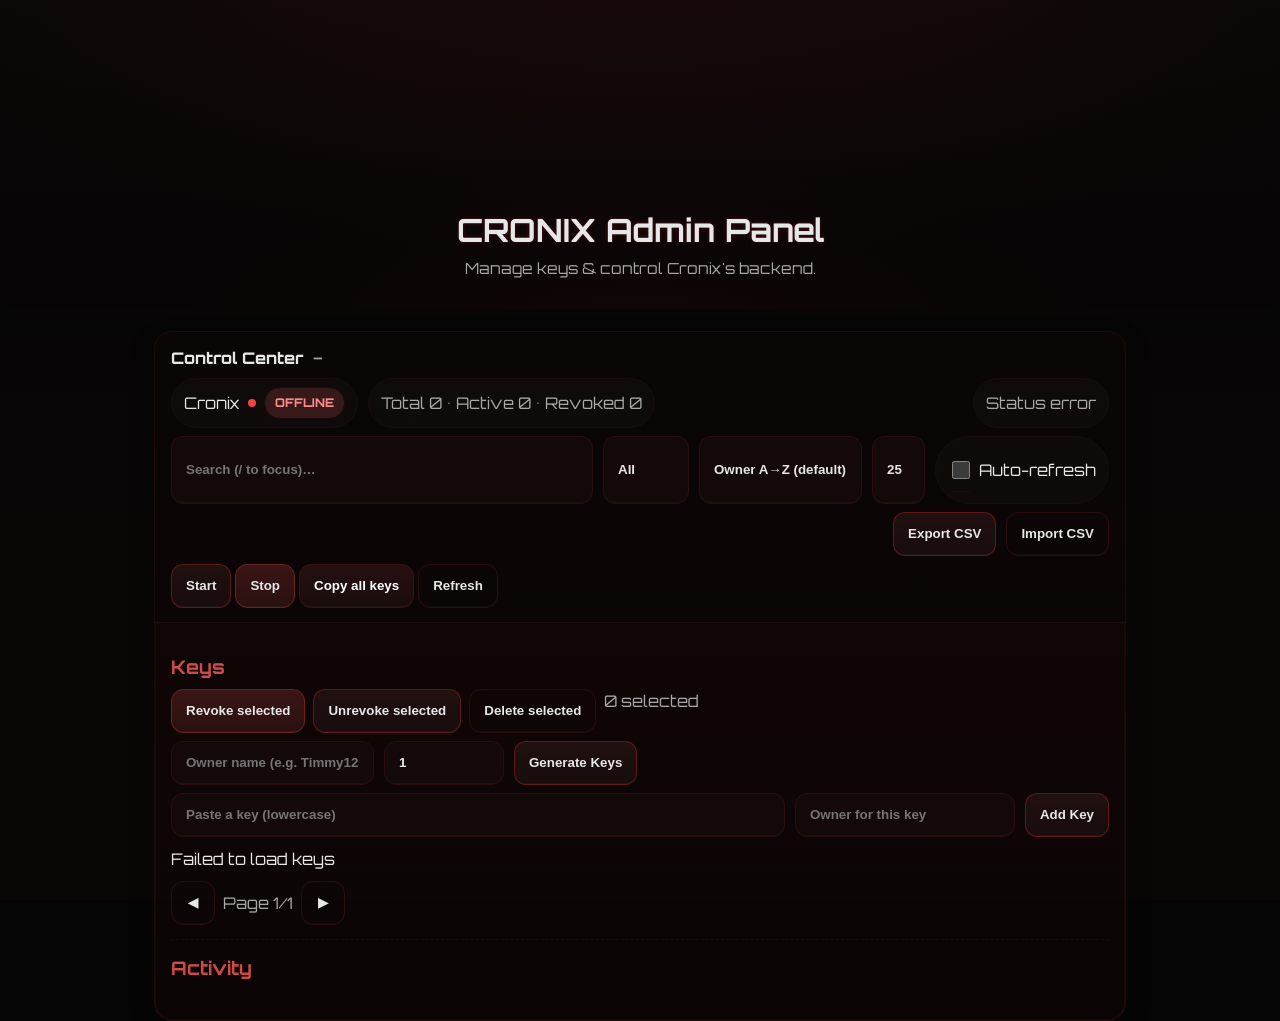
==== commit 0f7f1771: "Update index.html" ====
--- a/index.html
+++ b/index.html
@@ -1,359 +1,642 @@
-<!DOCTYPE html>
+<!doctype html>
 <html lang="en">
 <head>
-<meta charset="UTF-8">
-<title>CRONIX</title>
-<meta name="viewport" content="width=device-width, initial-scale=1.0">
-<style>
+  <meta charset="utf-8" />
+  <meta name="viewport" content="width=device-width, initial-scale=1, viewport-fit=cover" />
+  <title>CRONIX Admin Panel</title>
+  <style>
     @import url('https://fonts.googleapis.com/css2?family=Orbitron:wght@600;800&display=swap');
 
-    * { margin: 0; padding: 0; box-sizing: border-box; }
-    body {
-    font-family: 'Orbitron', sans-serif;
-    background: linear-gradient(180deg, #000 0%, #0b0000 100%);
-    color: #eee;
-    overflow-x: hidden;
-    line-height: 1.6;
-    }
-
-    .glow-red { text-shadow: 0 0 8px #ff2424, 0 0 20px #ff2424; }
-    .btn {
-    display: inline-block;
-    padding: 14px 32px;
-    border-radius: 40px;
-    background: #ff2424;
-    color: #fff;
-    font-weight: 800;
-    text-decoration: none;
-    text-align: center;
-    box-shadow: 0 0 12px #ff2424, inset 0 0 8px #8b0000;
-    transition: 0.3s;
-    cursor: pointer;
-    }
-    .btn:hover { background: #8b0000; box-shadow: 0 0 18px #ff4444; }
-    .btn:active { transform: scale(0.96); }
-
-    header {
-    min-height: auto;
-    padding: 60px 5% 40px;
-    background: radial-gradient(circle at center, #150000 0%, #000 80%);
-    display: flex;
-    flex-direction: column;
-    align-items: center;
-    justify-content: flex-start;
-    text-align: center;
-    position: relative;
-    overflow: hidden;
-    border-radius: 0 0 40px 40px;
-    }
-    header::before {
-    content: "";
-    position: absolute;
-    width: 200%;
-    height: 200%;
-    background: radial-gradient(circle, rgba(255,36,36,0.15) 0%, transparent 60%);
-    animation: pulse 6s infinite;
-    pointer-events: none;
-    z-index: 1;
-    }
-    @keyframes pulse {
-    0%,100% { transform: scale(1); opacity: 0.6; }
-    50% { transform: scale(1.2); opacity: 0.2; }
-    }
-    .logo {
-    width: 180px;
-    height: 180px;
-    background: url('https://i.postimg.cc/MHff0dQQ/cronix.webp') no-repeat center/cover;
-    border-radius: 50%;
-    filter: drop-shadow(0 0 25px #ff2424);
-    margin-bottom: 20px;
-    animation: eyePulse 4s infinite;
-    position: relative;
-    z-index: 2;
-    }
-    @keyframes eyePulse {
-    0%,100% { filter: drop-shadow(0 0 25px #ff2424); }
-    50% { filter: drop-shadow(0 0 50px #ff4444); }
-    }
-    header h1 { font-size: 2.8rem; margin-bottom: 12px; position: relative; z-index: 2; }
-    header p  { margin: 10px 0 20px; font-size: 1.1rem; color: #bbb; position: relative; z-index: 2; }
-
-    .pricing {
-    margin-top: 10px;
-    display: flex;
-    justify-content: center;
-    position: relative;
-    z-index: 2;
-    }
-    .price-card {
-    background: rgba(20,0,0,0.85);
-    border: 1px solid #220000;
-    border-radius: 20px;
-    padding: 24px;
-    text-align: center;
-    max-width: 380px;
-    box-shadow: 0 0 20px rgba(255,36,36,0.3);
-    }
-    .price-card h3 { font-size: 1.5rem; color: #ff2424; margin-bottom: 8px; }
-    .price-card .amount { font-size: 2.2rem; margin: 10px 0; }
-    .price-card p { color: #bbb; margin-bottom: 16px; }
-
-    section {
-    padding: 60px 8%;
-    position: relative;
-    border-radius: 40px;
-    }
-    section h2 {
-    font-size: 1.8rem;
-    margin-bottom: 30px;
-    text-align: center;
-    color: #ff2424;
-    }
-
-    .features {
-    display: grid;
-    grid-template-columns: repeat(auto-fit,minmax(240px,1fr));
-    gap: 20px;
-    }
-    .feature {
-    background: rgba(20,0,0,0.75);
-    border: 1px solid #220000;
-    border-radius: 20px;
-    padding: 20px;
-    text-align: center;
-    transition: 0.3s;
-    }
-    .feature:hover { border-color: #ff2424; box-shadow: 0 0 18px rgba(255,36,36,0.4); }
-
-    .stats {
-    display: flex;
-    justify-content: center;
-    gap: 40px;
-    text-align: center;
-    margin-top: 30px;
-    flex-wrap: wrap;
-    }
-    .stat { font-size: 1.6rem; color: #ff2424; }
-    .stat-label { font-size: 0.85rem; color: #aaa; }
-
-    .gallery {
-    display: grid;
-    grid-template-columns: repeat(auto-fit,minmax(280px,1fr));
-    gap: 20px;
-    justify-content: center;
-    }
-    .gallery iframe, .gallery video, .gallery img {
-    border-radius: 20px;
-    border: 2px solid #220000;
-    width: 100%;
-    height: 220px;
-    box-shadow: 0 0 12px rgba(255,36,36,0.2);
-    }
-
-    .vouches {
-    display: grid;
-    grid-template-columns: repeat(3, 1fr);
-    gap: 20px;
-    justify-content: center;
-    }
-    .vouches img {
-    border-radius: 14px;
-    border: 1px solid #220000;
-    width: 100%;
-    height: 220px;
-    object-fit: cover;
-    box-shadow: 0 0 10px rgba(255,36,36,0.3);
-    transition: transform 0.3s;
-    cursor: pointer;
-    }
-    .vouches img:hover {
-    transform: scale(1.05);
-    box-shadow: 0 0 18px rgba(255,36,36,0.5);
-    }
-
-    .steps, .testimonials, .comparison, .faq {
-    max-width: 1000px;
-    margin: auto;
-    }
-    .step, .testimonial, .faq-item {
-    background: rgba(20,0,0,0.75);
-    border: 1px solid #220000;
-    border-radius: 20px;
-    padding: 20px;
-    margin-bottom: 20px;
-    transition: 0.3s;
-    }
-    .step:hover, .testimonial:hover, .faq-item:hover {
-    border-color: #ff2424;
-    box-shadow: 0 0 15px rgba(255,36,36,0.3);
-    }
-    .testimonial p { font-style: italic; color: #ccc; }
-    .comparison table {
-    width: 100%;
-    border-collapse: collapse;
-    text-align: center;
-    font-size: 0.95rem;
-    }
-    .comparison th, .comparison td {
-    border: 1px solid #220000;
-    padding: 12px;
-    }
-    .comparison th {
-    background: rgba(255,36,36,0.15);
-    color: #ff2424;
-    }
-    .faq-item h3 { cursor: pointer; margin: 0; }
-    .faq-item p { display: none; margin-top: 10px; color: #bbb; }
-
-    footer {
-    background: #050000;
-    padding: 18px;
-    text-align: center;
-    font-size: 0.8rem;
-    color: #666;
-    border-top: 1px solid #220000;
-    border-radius: 40px 40px 0 0;
-    }
-
-    .ember {
-    position: fixed;
-    width: 4px; height: 4px;
-    background: #ff2424;
-    border-radius: 50%;
-    box-shadow: 0 0 8px #ff2424;
-    opacity: 0.7;
-    pointer-events: none;
-    animation: float 8s linear infinite;
-    }
-    @keyframes float {
-    from { transform: translateY(100vh) scale(0.5); opacity: 0.8; }
-    to { transform: translateY(-10vh) scale(1.5); opacity: 0; }
-    }
-
-    @media (max-width: 900px) { .vouches { grid-template-columns: repeat(2, 1fr); } }
-    @media (max-width: 600px) { .vouches { grid-template-columns: 1fr; } }
-</style>
+    /* ===== Muted dark theme + fix native dropdown/controls ===== */
+    :root{
+      color-scheme: dark;
+      --bg0:#050505; --bg1:#0a0606;
+      --panel:#120606;
+      --border:#1c0b0b; --border-strong:#2a0e0e;
+      --text:#e7e7e7; --muted:#a8a8a8;
+      --accent:#e02b2b;
+      --accent-deep:#5e0f0f;
+      --ok:#16331d; --ok-text:#58d46a;
+      --bad:#361919; --bad-text:#ff8a8a;
+      --btn:#140909; --btn-hover:#1a0c0c;
+      --shadow:0 10px 24px rgba(0,0,0,.25);
+      --safe:env(safe-area-inset-bottom,0px);
+      --radius:16px;
+      --focus:#6a2323;
+    }
+
+    *{box-sizing:border-box}
+    html,body{height:100%}
+    body{
+      margin:0; font-family:'Orbitron',system-ui,Segoe UI,Arial;
+      color:var(--text);
+      background:linear-gradient(180deg,var(--bg0) 0%, var(--bg1) 100%);
+      line-height:1.5; overflow-x:hidden;
+      -webkit-tap-highlight-color: transparent;
+      color-scheme: dark;
+    }
+    .soft-glow{ text-shadow:0 0 4px rgba(224,43,43,.25); }
+
+    /* ===== HERO ===== */
+    header.hero{
+      padding:48px 5% 28px;
+      background:
+        radial-gradient(1200px 450px at 50% -10%, rgba(224,43,43,.08), transparent 65%),
+        radial-gradient(700px 300px at 50% 120%, rgba(224,43,43,.06), transparent 70%),
+        linear-gradient(180deg,#090707 0%, #060404 100%);
+      display:flex; flex-direction:column; align-items:center; text-align:center;
+      position:relative; overflow:hidden; border-radius:0 0 var(--radius) var(--radius);
+    }
+    .logo{
+      width:140px;height:140px;
+      background:url('https://i.postimg.cc/MHff0dQQ/cronix.webp') no-repeat center/cover;
+      border-radius:50%;
+      filter:drop-shadow(0 0 10px rgba(224,43,43,.25));
+      margin-bottom:12px;
+    }
+    header.hero h1{font-size:2rem;margin:6px 0 4px}
+    header.hero p{color:var(--muted);margin:0;font-size:.95rem}
+
+    /* ===== SHELL ===== */
+    .sheet{max-width:1000px;margin:22px auto;padding:0 14px}
+    .card{
+      background:linear-gradient(180deg, rgba(18,6,6,.9), rgba(12,5,5,.9));
+      border:1px solid var(--border);               /* FIX: visible outer border */
+      border-radius:calc(var(--radius) + 2px);
+      box-shadow:var(--shadow);
+      overflow:hidden;
+      position:relative;                             /* FIX: keep ::before inside */
+    }
+    .card::before{                                   /* subtle inner+outer rim */
+      content:""; position:absolute; inset:0; border-radius:inherit; pointer-events:none;
+      box-shadow:
+        0 0 0 1px rgba(224,43,43,.15),
+        inset 0 0 0 1px rgba(224,43,43,.06);
+    }
+
+    .hdr{
+      position:sticky; top:0; z-index:5;
+      background:linear-gradient(180deg,rgba(10,6,6,.92),rgba(10,6,6,.86));
+      border-bottom:1px solid var(--border);
+      padding:14px 16px;
+      display:grid; gap:8px;
+      backdrop-filter:saturate(1.1) blur(2px);
+    }
+    .title{display:flex;align-items:center;gap:10px;font-weight:800}
+    .sub{color:var(--muted);font-size:12px}
+    .row{display:flex;gap:10px;flex-wrap:wrap}
+    .pill{
+      border:1px solid var(--border);
+      padding:8px 12px;border-radius:999px;
+      display:inline-flex;align-items:center;gap:8px;
+      background:rgba(255,255,255,.02);
+    }
+    .dot{width:8px;height:8px;border-radius:50%}.ok{background:#22c55e}.bad{background:#ef4444}
+    .badge{padding:6px 10px;border-radius:999px;font-weight:800;font-size:12px;border:1px solid var(--border)}
+    .b-ok{background:var(--ok);color:var(--ok-text)} .b-bad{background:var(--bad);color:var(--bad-text)}
+    .muted{color:var(--muted)}
+    .right{margin-left:auto}
+    .ta-right{text-align:right}                      /* FIX: for table header/cells */
+
+    .body{padding:16px}
+    .section{padding:14px 0;border-bottom:1px dashed var(--border)} .section:last-child{border-bottom:none}
+    .stack{display:flex;flex-direction:column;gap:10px}
+
+    /* ===== Controls ===== */
+    input,button,select{
+      background:var(--btn); border:1px solid var(--border-strong); color:var(--text);
+      padding:12px 14px; border-radius:12px; min-height:44px; font-weight:800;
+      box-shadow:inset 0 -1px 0 rgba(255,255,255,.03);
+      outline:none;
+    }
+    input:focus, select:focus, button:focus{
+      border-color:var(--focus);
+      box-shadow:0 0 0 2px rgba(224,43,43,.15) inset; /* FIX: consistent focus ring */
+    }
+
+    /* FIX: dark native dropdowns (no white popup in menus) */
+    select{
+      appearance:none; -webkit-appearance:none; -moz-appearance:none;
+      background:var(--btn) !important;
+      color:var(--text) !important;
+      background-image:none;
+      border-color:var(--border-strong);
+    }
+    option{ background:#0f0a0a !important; color:var(--text) !important; }
+    select::-ms-expand{ display:none; }              /* old IE arrow */
+    /* Number spinners */
+    input[type=number]{-moz-appearance:textfield}
+    input[type=number]::-webkit-outer-spin-button,
+    input[type=number]::-webkit-inner-spin-button{ -webkit-appearance:none; margin:0 }
+
+    .btn{
+      display:inline-block; cursor:pointer; text-decoration:none; text-align:center;
+      border-radius:12px; background:linear-gradient(180deg, #251010, #1a0c0c);
+      color:#fff; border:1px solid #3a1212; transition:.2s;
+    }
+    .btn:hover{filter:brightness(1.04)}
+    .btn:active{transform:translateY(1px)}
+    .btn-ghost{background:transparent;border-color:var(--border-strong)}
+    .btn-danger{background:linear-gradient(180deg, #3a1515, #2a1010); border-color:#6a2323}
+    .btn-danger:hover{filter:brightness(1.03)}
+    .btn-rim{ background:linear-gradient(180deg,#211010,#180c0c); border:1px solid rgba(224,43,43,.35); }
+
+    .dock{
+      position:sticky; bottom:0; z-index:6; padding:10px 14px calc(10px + var(--safe));
+      background:linear-gradient(180deg,rgba(10,6,6,0),rgba(10,6,6,.9) 28%);
+      display:none; gap:8px; backdrop-filter:blur(2px);
+      border-top:1px solid var(--border);           /* FIX: clear top edge */
+    }
+    .dock .btn, .dock .btn-rim, .dock .btn-danger{flex:1; min-height:48px}
+
+    /* ===== Table ===== */
+    .scroll-x{overflow:auto}
+    .table{width:100%;border-collapse:separate;border-spacing:0;margin-top:10px}
+    .table th,.table td{
+      padding:10px;
+      border-bottom:1px solid var(--border);         /* FIX: consistent row separators */
+      vertical-align:middle;
+    }
+    .table th{ text-align:left;color:var(--muted);font-weight:800 }
+    .key-row.rev{background:linear-gradient(0deg, rgba(224,43,43,.06), rgba(224,43,43,.06))}
+    .cell-mono{font-family:ui-monospace,SFMono-Regular,Menlo,monospace;word-break:break-all}
+
+    .chips{display:flex;gap:8px;flex-wrap:wrap}
+    .chip{padding:6px 10px;border:1px solid var(--border);border-radius:999px;background:#0f0a0a;font-weight:800}
+    .pager{display:flex;gap:8px;align-items:center;flex-wrap:wrap;margin-top:10px}
+    .pager button{min-width:44px}
+
+    /* ===== Mobile ===== */
+    @media (max-width:860px){
+      .row.stack-m{flex-direction:column}
+      .row.stack-m > *{width:100%}
+    }
+    @media (max-width:760px){
+      header.hero h1{font-size:1.7rem}
+      .toolbar{display:none}
+      .dock{display:flex}
+      .table th:nth-child(2), .table td:nth-child(2){display:none}
+    }
+  </style>
 </head>
 <body>
-<header>
+  <header class="hero">
     <div class="logo"></div>
-    <h1 class="glow-red">CRONIX</h1>
-<p>
-Cronix is the only tool achieving <strong>sub&nbsp;20ms join speeds</strong>, a performance typically reserved for local endpoints. 
-It connects to <strong>1–10M+ value servers</strong> in as little as <strong>20ms</strong>, delivering unmatched speeds, making it one of the best tools in the market.
-</p>
-    <div class="pricing">
-    <div class="price-card">
-        <h3>Lifetime Access</h3>
-        <div class="amount">$14.99</div>
-        <p>One-time payment. No subscriptions. Instant access to all features.</p>
-        <a href="https://discord.gg/GErkSCbuFM" class="btn discord-link" rel="noopener">Buy on Discord</a>
+    <h1 class="soft-glow">CRONIX Admin Panel</h1>
+    <p>Manage keys & control Cronix's backend.</p>
+  </header>
+
+  <div class="sheet">
+    <div class="card" role="region" aria-label="Cronix One-Page Panel">
+      <div class="hdr">
+        <div class="title">Control Center <span class="sub" id="lastRefresh">—</span></div>
+
+        <div class="row">
+          <span class="pill">
+            Cronix <span id="dot-c" class="dot"></span> <span id="c" class="badge b-bad">OFFLINE</span>
+          </span>
+          <span class="pill"><span id="counts" class="muted">Total 0 • Active 0 • Revoked 0</span></span>
+          <span class="pill right"><span id="msg" class="muted">Ready</span></span>
+        </div>
+
+        <div class="row stack-m">
+          <input id="search" placeholder="Search (/ to focus)…" style="flex:1" />
+          <div class="row" style="gap:10px">
+            <select id="statusFilter" title="Filter">
+              <option value="all">All</option>
+              <option value="active">Active</option>
+              <option value="revoked">Revoked</option>
+            </select>
+            <select id="sortSel" title="Sort">
+              <option value="owner,key,asc">Owner A→Z (default)</option>
+              <option value="key,asc">Key A→Z</option>
+              <option value="status,asc">Status A→Z</option>
+            </select>
+            <select id="pageSize" title="Page size">
+              <option>10</option><option selected>25</option><option>50</option><option>100</option>
+            </select>
+            <label class="pill" style="gap:6px">
+              <input id="autoRefresh" type="checkbox" style="width:18px;height:18px"> Auto-refresh
+            </label>
+          </div>
+        </div>
+
+        <div class="row stack-m">
+          <div class="chips" id="chips"></div>
+          <span class="right" style="display:flex;gap:10px">
+            <button id="exportCsv" class="btn-rim">Export CSV</button>
+            <input id="importCsv" type="file" accept=".csv" style="display:none">
+            <button id="importCsvBtn" class="btn-ghost">Import CSV</button>
+          </span>
+        </div>
+
+        <div class="row">
+          <div class="toolbar" style="gap:10px">
+            <button data-act="/start" class="btn-rim">Start</button>
+            <button data-act="/stop" class="btn-danger" data-confirm="Stop Cronix?">Stop</button>
+            <button id="copyAll" class="btn">Copy all keys</button>
+            <button id="refreshBtn" class="btn-ghost">Refresh</button>
+          </div>
+        </div>
+      </div>
+
+      <div class="body">
+        <section class="section" aria-label="Keys Manager">
+          <h3 style="margin:0 0 8px;color:#d14a4a">Keys</h3>
+
+          <div class="row" style="gap:8px;margin-bottom:8px">
+            <button id="bulkRevoke" class="btn-danger">Revoke selected</button>
+            <button id="bulkUnrevoke" class="btn-rim">Unrevoke selected</button>
+            <button id="bulkDelete" class="btn-ghost">Delete selected</button>
+            <span class="muted" id="selCount">0 selected</span>
+          </div>
+
+          <div class="row stack-m">
+            <input id="owner" placeholder="Owner name (e.g. Timmy123)" />
+            <input id="count" type="number" value="1" min="1" max="100" style="width:120px" />
+            <button id="btnGen" class="btn-rim">Generate Keys</button>
+          </div>
+          <div class="row stack-m" style="margin-top:8px">
+            <input id="keyval" placeholder="Paste a key (lowercase)" style="flex:1" />
+            <input id="newowner" placeholder="Owner for this key" style="width:220px" />
+            <button id="btnAdd" class="btn-rim">Add Key</button>
+          </div>
+
+          <div id="keys" class="scroll-x" style="margin-top:10px">
+            <div style="height:140px;border:1px dashed var(--border);border-radius:12px;display:flex;align-items:center;justify-content:center;color:var(--muted)">Loading…</div>
+          </div>
+
+          <div class="pager">
+            <button id="prevPage" class="btn-ghost">◀</button>
+            <span id="pageInfo" class="muted">Page 1/1</span>
+            <button id="nextPage" class="btn-ghost">▶</button>
+          </div>
+        </section>
+
+        <section class="section">
+          <h3 style="margin:0 0 8px;color:#d14a4a">Activity</h3>
+          <div id="activity" class="stack muted"></div>
+        </section>
+      </div>
+
+      <div class="dock">
+        <button data-act="/start" class="btn-rim">Start</button>
+        <button id="refreshBtn2" class="btn-ghost">Refresh</button>
+        <button data-act="/stop" class="btn-danger">Stop</button>
+      </div>
     </div>
-    </div>
-</header>
-<section id="features">
-    <h2>Why Cronix?</h2>
-    <div class="features">
-<div class="feature"><h3>⚡ Instant Joins</h3><p><strong>20ms</strong> Websocket join speeds powered by multi endpoint coverage across NA East and EU cloud hosts.</p></div>
-<div class="feature"><h3>⚡ Smart Filtering</h3><p>Auto-skips full lobbies, low value servers, and suspected script user servers focusing only on <b>high value servers</b>.</p></div>
-<div class="feature"><h3>⚡ 10M+ Supported</h3><p>Direct access to <b>10M+ value servers</b>, including top brainrots like <b>La Grande’s</b>.</p></div>
-<div class="feature"><h3>⚡ Lifetime Deal</h3><p>One-time <b>$14.99</b> no subs, no fees. Cronix is yours forever on PC & mobile.</p></div>
-    </div>
-</section>
-<section class="stats">
-    <div><div class="stat">Support</div><div class="stat-label">Full PC & Mobile Support</div></div>
-    <div><div class="stat">20+</div><div class="stat-label">Active Buyers</div></div>
-<div><div class="stat">20ms</div><div class="stat-label">Avg. Join Speed</div></div>
-<div><div class="stat">$14.99</div><div class="stat-label">Lifetime Access</div></div>
-</section>
-<section>
-<h2>Obtaining Cronix</h2>
-<div class="steps">
-    <div class="step">1. Join our Discord & open a purchase ticket</div>
-    <div class="step">2. Purchase once for $14.99</div>
-    <div class="step">3. Activate your key (one-time setup)</div>
-<div class="step">5. Stack up on high value brainrots</div>
-</div>
-</section>
-<section id="showcase">
-    <h2>Showcase</h2>
-    <div class="gallery">
-    <iframe src="https://www.youtube.com/embed/whXS7I3v-0w" allowfullscreen></iframe>
-<iframe src="https://www.youtube.com/embed/j9njQXbjkXs" allowfullscreen></iframe>
-    </div>
-</section>
-<section>
-    <h2>Vouches</h2>
-    <div class="vouches">
-    <img src="https://i.postimg.cc/L8jKWH8n/image-2025-09-04-031723059.png" alt="Vouch 1">
-    <img src="https://i.postimg.cc/MTPhBHdr/image-2025-09-04-031757522.png" alt="Vouch 2">
-    <img src="https://i.postimg.cc/wj8nLSQH/image-2025-09-04-031834674.png" alt="Vouch 3">
-    <img src="https://i.postimg.cc/qgfDc3nQ/image-2025-09-04-031920275.png" alt="Vouch 4">
-    <img src="https://i.postimg.cc/s2BnLmcK/image-2025-09-04-032014092.png" alt="Vouch 5">
-    <img src="https://i.postimg.cc/GtRqHC1S/image-2025-09-04-032100215.png" alt="Vouch 6">
-    </div>
-</section>
-<section>
-    <h2>Feedback</h2>
-    <div class="testimonials">
-    <div class="testimonial"><p>"Probably is the best auto joiner in terms of speed, price, and service. I’m sure you won’t find anything like this auto joiner. Most if not all other auto joiners are unreasonably pricey, have stingy devs that catch an ego because the made a semi working script"</p></div>
-    <div class="testimonial"><p>"Only cronix, The best thing I've seen on my phone is the auto joyner, I recommend it 10/10 😍"</p></div>
-    <div class="testimonial"><p>"Auto is really good works fast, this is just 1 account full from using it, can vouch its good👍  "</p></div>
-    </div>
-</section>
-<section>
-<section>
-<h2>Cronix vs Typical Auto Joiners</h2>
-<div class="comparison">
-    <table>
-    <tr><th></th><th>Cronix</th><th>Typical Auto Joiner</th></tr>
-    <tr><td>Join Speed</td><td>~20ms</td><td>200ms–1s+</td></tr>
-    <tr><td>Technology</td><td>WebSockets across 3 cloud servers (NA, EU, Asia)</td><td>Basic HTTP polling, single host</td></tr>
-    <tr><td>Server Coverage</td><td>Multi-region redundancy, lower ping</td><td>One region, higher latency</td></tr>
-    <tr><td>Advanced Bypasses</td><td>Available</td><td>No bypass</td></tr>
-    <tr><td>Discord Token</td><td>Not required (safe, zero ban risk)</td><td>Often required (can cause Discord/IP bans)</td></tr>
-    <tr><td>Payment</td><td>$14.99 lifetime</td><td>Monthly/weekly subscriptions</td></tr>
-    <tr><td>Device Support</td><td>PC & Mobile</td><td>PC only (most cases)</td></tr>
-    </table>
-</div>
-</section>
-<section>
-    <h2>FAQ</h2>
-    <div class="faq">
-    <div class="faq-item"><h3 onclick="toggleFaq(this)">Is this really a one time payment?</h3><p>Yes. Pay $14.99 once, get lifetime access. No daily or weekly subscriptions.</p></div>
-    <div class="faq-item"><h3 onclick="toggleFaq(this)">How fast is Cronix?</h3><p>Cronix on good wifi and device can hit sub-20ms joins.</p></div>
-    <div class="faq-item"><h3 onclick="toggleFaq(this)">How do I buy?</h3><p>Click “Buy on Discord” → Get your key instantly.</p></div>
-    </div>
-</section>
-<footer>
-    © 2025 CRONIX Auto Joiner. Made by <b>Zenyical</b>. All Rights Reserved.
-</footer>
-<script>
-    function toggleFaq(el) {
-    let p = el.nextElementSibling;
-    p.style.display = (p.style.display === "block") ? "none" : "block";
-    }
-    (function setupDiscordLinks() {
-    const INVITE = "https://discord.gg/GErkSCbuFM";
-    const APP = "discord://discord.gg/GErkSCbuFM";
-    function openDiscord(e) {
-        e.preventDefault();
-        window.location.assign(APP);
-        setTimeout(() => { window.location.assign(INVITE); }, 900);
-    }
-    document.querySelectorAll(".discord-link").forEach(a => {
-        a.addEventListener("click", openDiscord);
+  </div>
+
+  <!-- Minimal toast -->
+  <div id="toast" role="status" aria-live="polite" style="
+    position:fixed;left:50%;transform:translateX(-50%);bottom:18px;
+    background:#0f0a0a;border:1px solid var(--border);
+    padding:10px 14px;border-radius:10px;box-shadow:var(--shadow);
+    opacity:0;pointer-events:none;transition:opacity .18s,bottom .18s;z-index:50;color:var(--text)
+  "></div>
+
+  <!-- Modal host -->
+  <div id="modalRoot" class="modal-backdrop" role="dialog" aria-modal="true" aria-hidden="true" style="display:none;position:fixed;inset:0;background:rgba(0,0,0,.45);backdrop-filter:blur(2px);align-items:center;justify-content:center;z-index:60;"></div>
+
+  <script>
+    /* ================== Logic ================== */
+
+    const DEFAULTS={API:"https://9ed41e73e5f8.ngrok.app",SECRET:"kh1z-ctrl-1_FQ9k6rTA2z3iG4pN7sY0w"};
+    const store={ g:k=>localStorage.getItem(k), s:(k,v)=>localStorage.setItem(k,v) };
+    const pref={
+      get api(){return store.g('cronix_api')||DEFAULTS.API}, set api(v){store.s('cronix_api',v)},
+      get secret(){return store.g('cronix_secret')||DEFAULTS.SECRET}, set secret(v){store.s('cronix_secret',v)},
+      get sort(){return store.g('cronix_sort')||'owner,key,asc'}, set sort(v){store.s('cronix_sort',v)},
+      get size(){return parseInt(store.g('cronix_psize')||'25')}, set size(n){store.s('cronix_psize',String(n))},
+      get auto(){return (store.g('cronix_auto')||'0')==='1'}, set auto(b){store.s('cronix_auto',b?'1':'0')},
+      get filt(){return store.g('cronix_filt')||'all'}, set filt(v){store.s('cronix_filt',v)},
+      get query(){return store.g('cronix_q')||''}, set query(v){store.s('cronix_q',v)}
+    };
+
+    const $=id=>document.getElementById(id);
+    const els={
+      msg:$('msg'), c:$('c'), dotC:$('dot-c'), lastRefresh:$('lastRefresh'),
+      toast:$('toast'), keysBox:$('keys'), counts:$('counts'), chips:$('chips'),
+      pageInfo:$('pageInfo'), selCount:$('selCount'), activity:$('activity'),
+      search:$('search'), statusFilter:$('statusFilter'), sortSel:$('sortSel'),
+      pageSize:$('pageSize'), autoRefresh:$('autoRefresh'),
+      prevPage:$('prevPage'), nextPage:$('nextPage'),
+      refreshBtn:$('refreshBtn'), refreshBtn2:$('refreshBtn2'),
+      exportCsv:$('exportCsv'), importCsv:$('importCsv'), importCsvBtn:$('importCsvBtn'),
+      btnGen:$('btnGen'), btnAdd:$('btnAdd'),
+      owner:$('owner'), count:$('count'), keyval:$('keyval'), newowner:$('newowner'),
+      bulkRevoke:$('bulkRevoke'), bulkUnrevoke:$('bulkUnrevoke'), bulkDelete:$('bulkDelete'),
+      copyAll:$('copyAll'),
+    };
+
+    function toast(text){
+      const el=els.toast; el.textContent=text; el.style.opacity='1'; el.style.bottom='22px';
+      clearTimeout(el._t); el._t=setTimeout(()=>{el.style.opacity='0'; el.style.bottom='18px';},1800);
+    }
+
+    function confirmDialog(msg, sub=''){
+      return new Promise((res)=>{
+        const root=$('modalRoot');
+        root.innerHTML=`
+          <div role="document" style="max-width:520px;width:calc(100% - 32px);margin:auto;background:#140b0b;border:1px solid #1c0b0b;border-radius:12px;box-shadow:0 10px 24px rgba(0,0,0,.3);overflow:hidden">
+            <header style="padding:12px 14px;border-bottom:1px solid #1c0b0b;font-weight:800">Please confirm</header>
+            <div style="padding:12px 14px;color:#d8d8d8">
+              <div style="display:flex;flex-direction:column;gap:8px">
+                <div>${msg}</div>${sub?`<div style="color:#9a9a9a">${sub}</div>`:''}
+              </div>
+            </div>
+            <footer style="padding:12px 14px;border-top:1px solid #1c0b0b;display:flex;gap:8px;justify-content:flex-end">
+              <button id="mCancel" class="btn-ghost">Cancel</button>
+              <button id="mOk" class="btn-rim">Confirm</button>
+            </footer>
+          </div>`;
+        root.style.display='flex'; root.setAttribute('aria-hidden','false');
+        const end=v=>{root.style.display='none'; root.innerHTML=''; res(v);};
+        root.addEventListener('click',e=>{ if(e.target===root) end(false); });
+        root.querySelector('#mCancel').onclick=()=>end(false);
+        root.querySelector('#mOk').onclick=()=>end(true);
+        window.addEventListener('keydown',function esc(ev){ if(ev.key==='Escape'){ window.removeEventListener('keydown',esc); end(false);} });
+      });
+    }
+
+    const apiBase=()=> (pref.api||'').replace(/\/+$/,'');
+    async function apiFetch(path,opts={}){
+      const init={method:'GET',headers:{'X-Panel-Secret':pref.secret,'Content-Type':'application/json'},...opts};
+      const url=apiBase()+path;
+      const r=await fetch(url,init);
+      if(!r.ok){ const t=await r.text().catch(()=>String(r.status)); throw new Error(`${r.status} ${t.slice(0,200)}`); }
+      const ct=r.headers.get('content-type')||''; return ct.includes('application/json')?r.json():r.text();
+    }
+    async function doAction(path,body){
+      $('msg').textContent='Working…';
+      try{
+        const res=await apiFetch(path,{method:'POST',body:body?JSON.stringify(body):undefined});
+        $('msg').textContent=typeof res==='string'?res:'Done'; toast('Success');
+        await refresh(); if(path.startsWith('/keys')) await loadKeys(); return res;
+      }catch(e){ $('msg').textContent=`Error: ${e.message}`; toast('Failed'); throw e; }
+    }
+
+    let allKeys=[]; let page=1; let selected=new Set();
+
+    function countsStr(arr){
+      const total=arr.length;
+      const active=arr.filter(k=>!(k.status||'').toLowerCase().includes('revok')).length;
+      const revoked=total-active;
+      return {total,active,revoked, text:`Total ${total} • Active ${active} • Revoked ${revoked}`};
+    }
+
+    function applyFiltersAndSort(){
+      const q=(pref.query||'').toLowerCase();
+      const filt=pref.filt;
+      let arr=allKeys.filter(k=>{
+        const text=`${k.key} ${k.owner||''} ${k.status||''}`.toLowerCase();
+        if(q && !text.includes(q)) return false;
+        const rev=(k.status||'').toLowerCase().includes('revok');
+        if(filt==='active'&&rev) return false;
+        if(filt==='revoked'&&!rev) return false;
+        return true;
+      });
+      const parts=pref.sort.split(',');
+      const keys=parts.filter(p=>p!=='asc'&&p!=='desc');
+      const dir=(parts.includes('desc')?'desc':'asc');
+      arr.sort((a,b)=>{
+        for(const k of keys){
+          let va=(a[k]||'').toString().toLowerCase();
+          let vb=(b[k]||'').toString().toLowerCase();
+          if(va<vb) return dir==='asc'?-1:1;
+          if(va>vb) return dir==='asc'?1:-1;
+        }
+        return 0;
+      });
+      return arr;
+    }
+
+    function render(){
+      const arr=applyFiltersAndSort();
+      $('counts').textContent=countsStr(arr).text;
+
+      const size=pref.size;
+      const totalPages=Math.max(1, Math.ceil(arr.length/size));
+      if(page>totalPages) page=totalPages;
+      const start=(page-1)*size;
+      const rows=arr.slice(start,start+size);
+
+      $('chips').innerHTML='';
+      if(pref.query){ const chip=document.createElement('div'); chip.className='chip'; chip.textContent=`Search: "${pref.query}" ✕`; chip.onclick=()=>{pref.query=''; $('search').value=''; render();}; $('chips').appendChild(chip);}
+      if(pref.filt!=='all'){ const chip=document.createElement('div'); chip.className='chip'; chip.textContent=`Status: ${pref.filt} ✕`; chip.onclick=()=>{pref.filt='all'; $('statusFilter').value='all'; render();}; $('chips').appendChild(chip);}
+      if(pref.sort!=='owner,key,asc'){ const chip=document.createElement('div'); chip.className='chip'; chip.textContent=`Sort: ${pref.sort} ✕`; chip.onclick=()=>{pref.sort='owner,key,asc'; $('sortSel').value='owner,key,asc'; render();}; $('chips').appendChild(chip);}
+
+      const header=`
+        <table class="table">
+          <thead>
+            <tr>
+              <th style="width:42px"><input type="checkbox" id="selAll"></th>
+              <th>Owner</th>
+              <th>Key</th>
+              <th>Status</th>
+              <th class="ta-right">Actions</th>
+            </tr>
+          </thead>
+          <tbody>
+      `;
+      const body=rows.map(k=>{
+        const rev=(k.status||'').toLowerCase().includes('revok');
+        const checked=selected.has(k.key)?'checked':'';
+        return `
+          <tr class="key-row ${rev?'rev':''}">
+            <td><input type="checkbox" class="selRow" data-k="${k.key}" ${checked}></td>
+            <td contenteditable="true" data-edit-owner="${k.key}" spellcheck="false">${k.owner||''}</td>
+            <td class="cell-mono" data-copy="${k.key}">${k.key}</td>
+            <td>${rev?'<span class="badge b-bad">REVOKED</span>':'<span class="badge b-ok">ACTIVE</span>'}</td>
+            <td class="ta-right">
+              ${rev?`<button class="btn-rim" data-unrevoke="${k.key}">Unrevoke</button>`
+                  :`<button class="btn-danger" data-revoke="${k.key}">Revoke</button>`}
+              <button class="btn-ghost" data-del="${k.key}">Delete</button>
+            </td>
+          </tr>`;
+      }).join('');
+      $('keys').innerHTML = '<div class="scroll-x">' + header + body + '</tbody></table></div>';
+
+      const selAll=$('keys').querySelector('#selAll');
+      if(selAll){
+        selAll.onclick=(e)=>{
+          const check=e.target.checked;
+          rows.forEach(k=>{ if(check) selected.add(k.key); else selected.delete(k.key); });
+          render();
+        };
+      }
+      $('selCount').textContent = `${selected.size} selected`;
+
+      $('keys').addEventListener('click', rowHandler, {once:true});
+
+      $('pageInfo').textContent=`Page ${page}/${totalPages}`;
+      $('prevPage').disabled = page<=1;
+      $('nextPage').disabled = page>=totalPages;
+    }
+
+    function rowHandler(e){
+      const t=e.target;
+      const copy=t.closest('[data-copy]');
+      const revoke=t.closest('[data-revoke]');
+      const unrevoke=t.closest('[data-unrevoke]');
+      const del=t.closest('[data-del]');
+      const sel=t.closest('.selRow');
+      const ed=t.closest('[data-edit-owner]');
+
+      if(copy){ navigator.clipboard.writeText(copy.dataset.copy).then(()=>toast('Key copied')); return; }
+      if(sel){ const key=sel.dataset.k; if(sel.checked) selected.add(key); else selected.delete(key); $('selCount').textContent = `${selected.size} selected`; return; }
+
+      if(ed && (e.type==='click' || e.type==='blur')){
+        ed.addEventListener('keydown',ev=>{ if(ev.key==='Enter'){ ev.preventDefault(); ed.blur(); } }, {once:true});
+        ed.addEventListener('blur', async ()=>{
+          const key=ed.dataset.editOwner;
+          const owner=ed.textContent.trim();
+          try{ await doAction('/keys/owner',{key,owner}); logActivity(`Owner changed → ${owner} (${key.slice(0,6)}…)`);}catch{}
+        }, {once:true});
+        return;
+      }
+
+      if(revoke){
+        const key=revoke.dataset.revoke;
+        confirmDialog('Revoke this key?','Users will be blocked until unrevoked.').then(async ok=>{
+          if(!ok) return;
+          try{ await doAction('/keys/revoke',{key}); logActivity(`Revoked ${key.slice(0,6)}…`); toast('Revoked'); }catch{}
+        });
+        return;
+      }
+      if(unrevoke){
+        const key=unrevoke.dataset.unrevoke;
+        doAction('/keys/unrevoke',{key}).then(()=>{ logActivity(`Unrevoked ${key.slice(0,6)}…)`); toast('Unrevoked'); }).catch(()=>{});
+        return;
+      }
+      if(del){
+        const key=del.dataset.del;
+        confirmDialog('Delete this key?','Permanent removal.').then(async ok=>{
+          if(!ok) return;
+          try{ await doAction('/keys/delete',{key}); logActivity(`Deleted ${key.slice(0,6)}…`); toast('Deleted'); }catch{}
+        });
+        return;
+      }
+    }
+
+    function logActivity(s){
+      const time=new Date().toLocaleTimeString();
+      const div=document.createElement('div');
+      div.textContent=`[${time}] ${s}`;
+      $('activity').prepend(div);
+      while($('activity').children.length>30) $('activity').lastChild.remove();
+    }
+
+    function toCSV(keys){ return 'key,owner,status\n'+keys.map(k=>`${k.key},${k.owner||''},${k.status||''}`).join('\n')+'\n'; }
+    function download(name, text){ const a=document.createElement('a'); a.href=URL.createObjectURL(new Blob([text],{type:'text/csv'})); a.download=name; a.click(); URL.revokeObjectURL(a.href); }
+    function parseCSV(text){ const lines=text.trim().split(/\r?\n/), out=[]; for(let i=1;i<lines.length;i++){ const [key,owner,status]=lines[i].split(','); if(key) out.push({key:key.trim(), owner:(owner||'').trim(), status:(status||'').trim()}); } return out; }
+
+    async function refresh(){
+      try{
+        const j=await apiFetch('/status');
+        setBadge($('c'),!!j.cronix); setDot($('dot-c'),!!j.cronix);
+        $('lastRefresh').textContent='Updated '+new Date().toLocaleTimeString();
+        $('msg').textContent='Ready';
+      }catch(e){
+        setBadge($('c'),false); setDot($('dot-c'),false); $('msg').textContent='Status error';
+      }
+    }
+    function setBadge(el,up){ el.textContent=up?'ONLINE':'OFFLINE'; el.className='badge '+(up?'b-ok':'b-bad'); document.title = `CRONIX — ${up?'ONLINE':'OFFLINE'}`; }
+    function setDot(el,up){ el.className='dot '+(up?'ok':'bad'); }
+
+    async function loadKeys(){
+      $('keys').innerHTML = `<div class="scroll-x"><div style="height:140px;border:1px dashed var(--border);border-radius:12px;display:flex;align-items:center;justify-content:center;color:var(--muted)">Loading…</div></div>`;
+      try{
+        const j=await apiFetch('/keys');
+        allKeys=j.keys||[];
+        render();
+      }catch{ $('keys').textContent='Failed to load keys'; }
+    }
+
+    async function bulk(type){
+      if(selected.size===0){ toast('Select some keys'); return; }
+      const keys=[...selected];
+      if(type==='revoke'){
+        const ok=await confirmDialog(`Revoke ${keys.length} keys?`,'Users will be blocked.'); if(!ok) return;
+        await Promise.all(keys.map(key=>doAction('/keys/revoke',{key}).catch(()=>{}))); toast('Revoked selected'); logActivity(`Bulk revoke: ${keys.length}`);
+      }else if(type==='unrevoke'){
+        await Promise.all(keys.map(key=>doAction('/keys/unrevoke',{key}).catch(()=>{}))); toast('Unrevoked selected'); logActivity(`Bulk unrevoke: ${keys.length}`);
+      }else if(type==='delete'){
+        const ok=await confirmDialog(`Delete ${keys.length} keys?`,'Permanent removal.'); if(!ok) return;
+        await Promise.all(keys.map(key=>doAction('/keys/delete',{key}).catch(()=>{}))); toast('Deleted selected'); logActivity(`Bulk delete: ${keys.length}`);
+      }
+      selected.clear(); render();
+    }
+
+    function savePrefsUI(){
+      $('sortSel').value=pref.sort;
+      $('pageSize').value=String(pref.size);
+      $('statusFilter').value=pref.filt;
+      $('search').value=pref.query;
+      $('autoRefresh').checked=pref.auto;
+    }
+
+    document.addEventListener('click',async e=>{
+      const b=e.target.closest('button[data-act]'); if(!b) return;
+      const path=b.dataset.act;
+      if(b.dataset.confirm){ const ok=await confirmDialog(b.dataset.confirm); if(!ok) return; }
+      doAction(path);
     });
-    })();
-    const emberCount = 30;
-    for (let i = 0; i < emberCount; i++) {
-    const ember = document.createElement("div");
-    ember.className = "ember";
-    ember.style.left = Math.random() * 100 + "vw";
-    ember.style.animationDuration = 6 + Math.random() * 6 + "s";
-    ember.style.animationDelay = Math.random() * 8 + "s";
-    document.body.appendChild(ember);
-    }
-</script>
+    $('refreshBtn').onclick=()=>{refresh(); loadKeys();};
+    $('refreshBtn2').onclick=()=>{refresh(); loadKeys();};
+
+    let st=null;
+    $('search').addEventListener('input',()=>{ clearTimeout(st); st=setTimeout(()=>{ pref.query=$('search').value.trim(); page=1; render(); }, 120); });
+    window.addEventListener('keydown',e=>{ if(e.key==='/' && document.activeElement!==$('search')){ e.preventDefault(); $('search').focus(); } });
+
+    $('statusFilter').onchange=()=>{ pref.filt=$('statusFilter').value; page=1; render(); };
+    $('sortSel').onchange=()=>{ pref.sort=$('sortSel').value; page=1; render(); };
+    $('pageSize').onchange=()=>{ pref.size=parseInt($('pageSize').value); page=1; render(); };
+
+    $('prevPage').onclick=()=>{ if(page>1){ page--; render(); } };
+    $('nextPage').onclick=()=>{ page++; render(); };
+
+    $('btnGen').onclick=async()=>{
+      const owner=($('owner').value||'manual').trim();
+      const n=Math.max(1,Math.min(100,parseInt($('count').value||'1')));
+      const res=await doAction('/keys/generate',{n,owner});
+      const keys=(res&&Array.isArray(res.created))?res.created:[];
+      if(keys.length){ await loadKeys(); logActivity(`Generated ${keys.length} → ${owner}`); try{ await navigator.clipboard.writeText(keys.join('\n')); toast('Keys copied'); }catch{} }
+      else toast('No keys returned');
+    };
+    $('btnAdd').onclick=async()=>{
+      const key=($('keyval').value||'').trim().toLowerCase(); if(!key){ toast('Enter a key'); return; }
+      const owner=($('newowner').value||'manual').trim();
+      await doAction('/keys/add',{key,owner}); await loadKeys(); logActivity(`Added ${key.slice(0,6)}… → ${owner}`);
+    };
+
+    $('bulkRevoke').onclick=()=>bulk('revoke');
+    $('bulkUnrevoke').onclick=()=>bulk('unrevoke');
+    $('bulkDelete').onclick=()=>bulk('delete');
+
+    $('copyAll').onclick=async()=>{
+      const arr=applyFiltersAndSort(); const text=arr.map(k=>k.key).join('\n');
+      try{ await navigator.clipboard.writeText(text); toast('All keys copied'); }catch{ toast('Copy failed'); }
+    };
+
+    $('exportCsv').onclick=()=>{ const csv=toCSV(applyFiltersAndSort()); download('cronix-keys.csv', csv); };
+    $('importCsvBtn').onclick=()=>$('importCsv').click();
+    $('importCsv').onchange=async(e)=>{
+      const file=e.target.files[0]; if(!file) return;
+      const text=await file.text(); const rows=parseCSV(text);
+      if(!rows.length){ toast('Empty CSV'); return; }
+      const ok=await confirmDialog(`Import ${rows.length} keys?`,'Existing duplicates may fail.');
+      if(!ok) return;
+      for(const r of rows){ try{ await doAction('/keys/add',{key:r.key.trim(), owner:r.owner||'import'});}catch{} }
+      await loadKeys(); logActivity(`Imported ${rows.length} from CSV`);
+    };
+
+    let timer=null;
+    function setAuto(b){ if(timer){ clearInterval(timer); timer=null; } if(b){ timer=setInterval(()=>{ refresh(); loadKeys(); }, 5000); } }
+    $('autoRefresh').onchange=()=>{ pref.auto=$('autoRefresh').checked; setAuto(pref.auto); };
+
+    savePrefsUI(); refresh(); loadKeys(); setAuto(pref.auto);
+  </script>
 </body>
 </html>
+
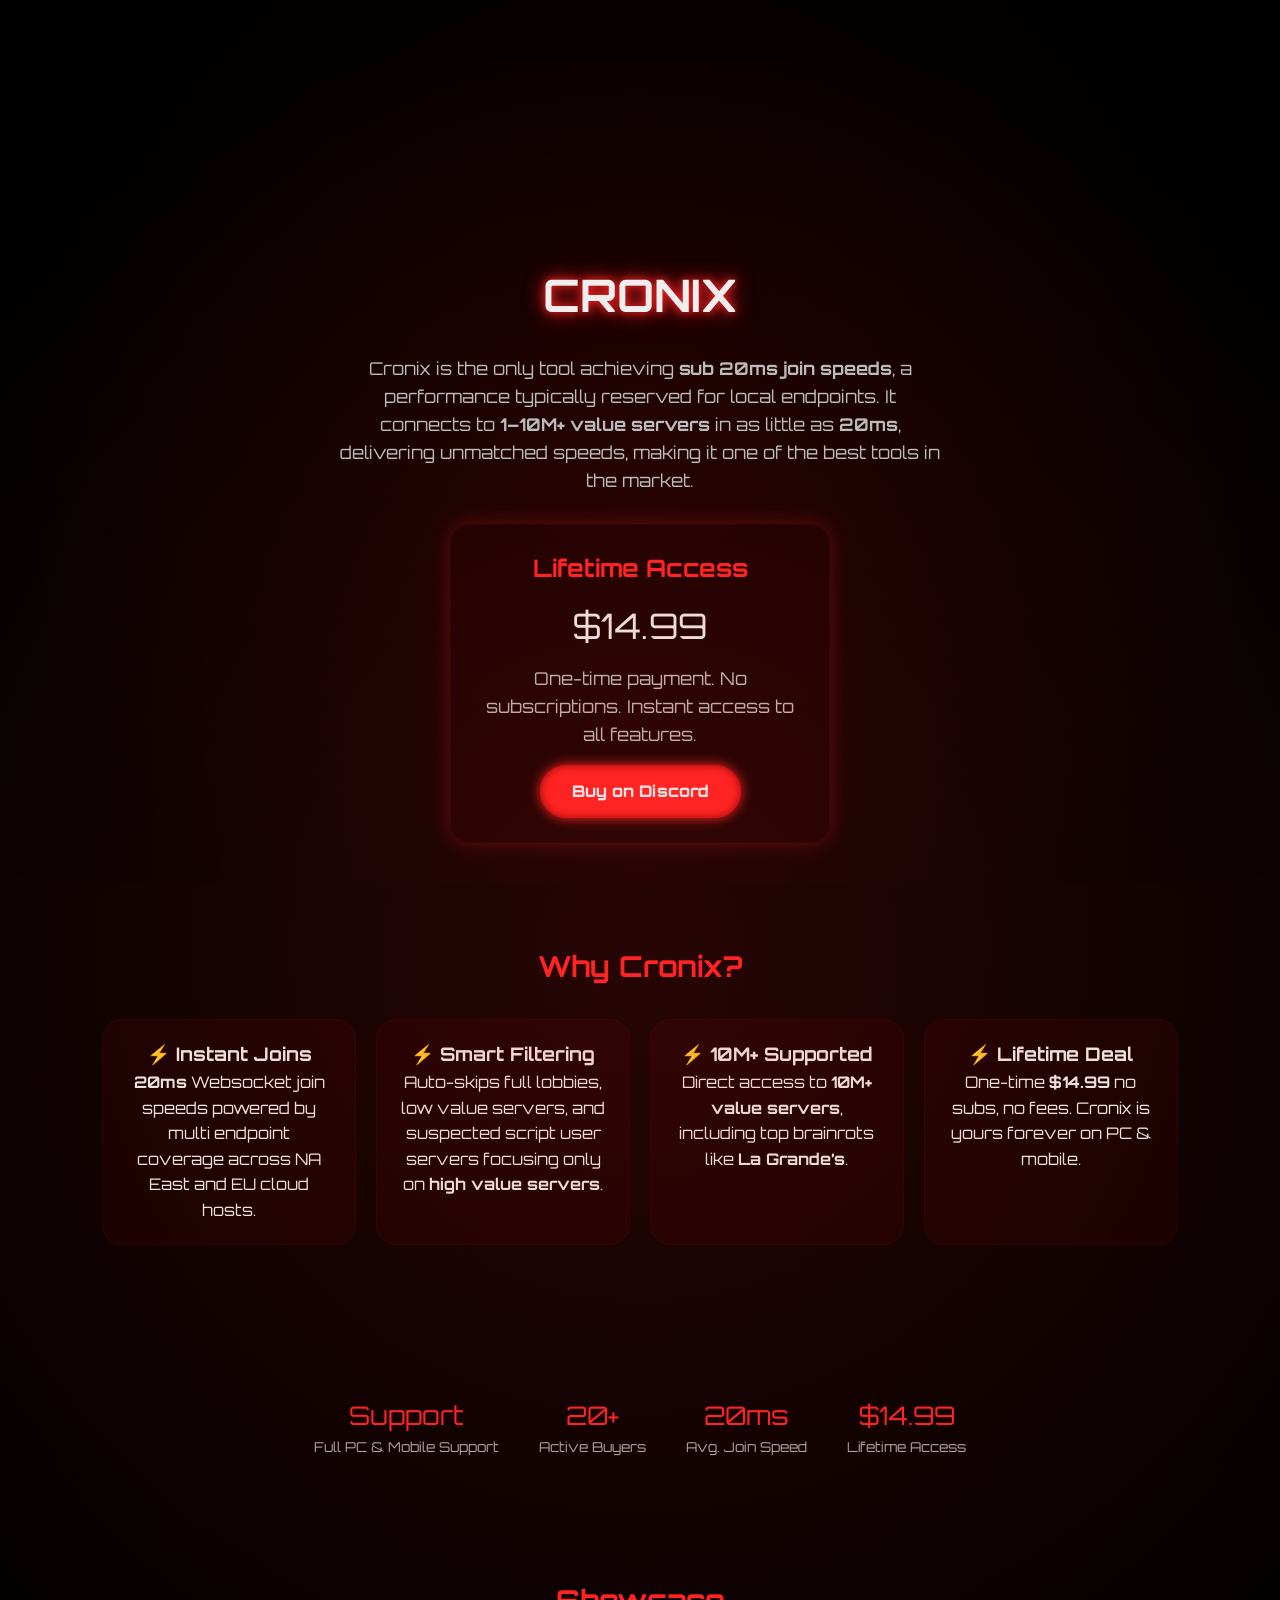
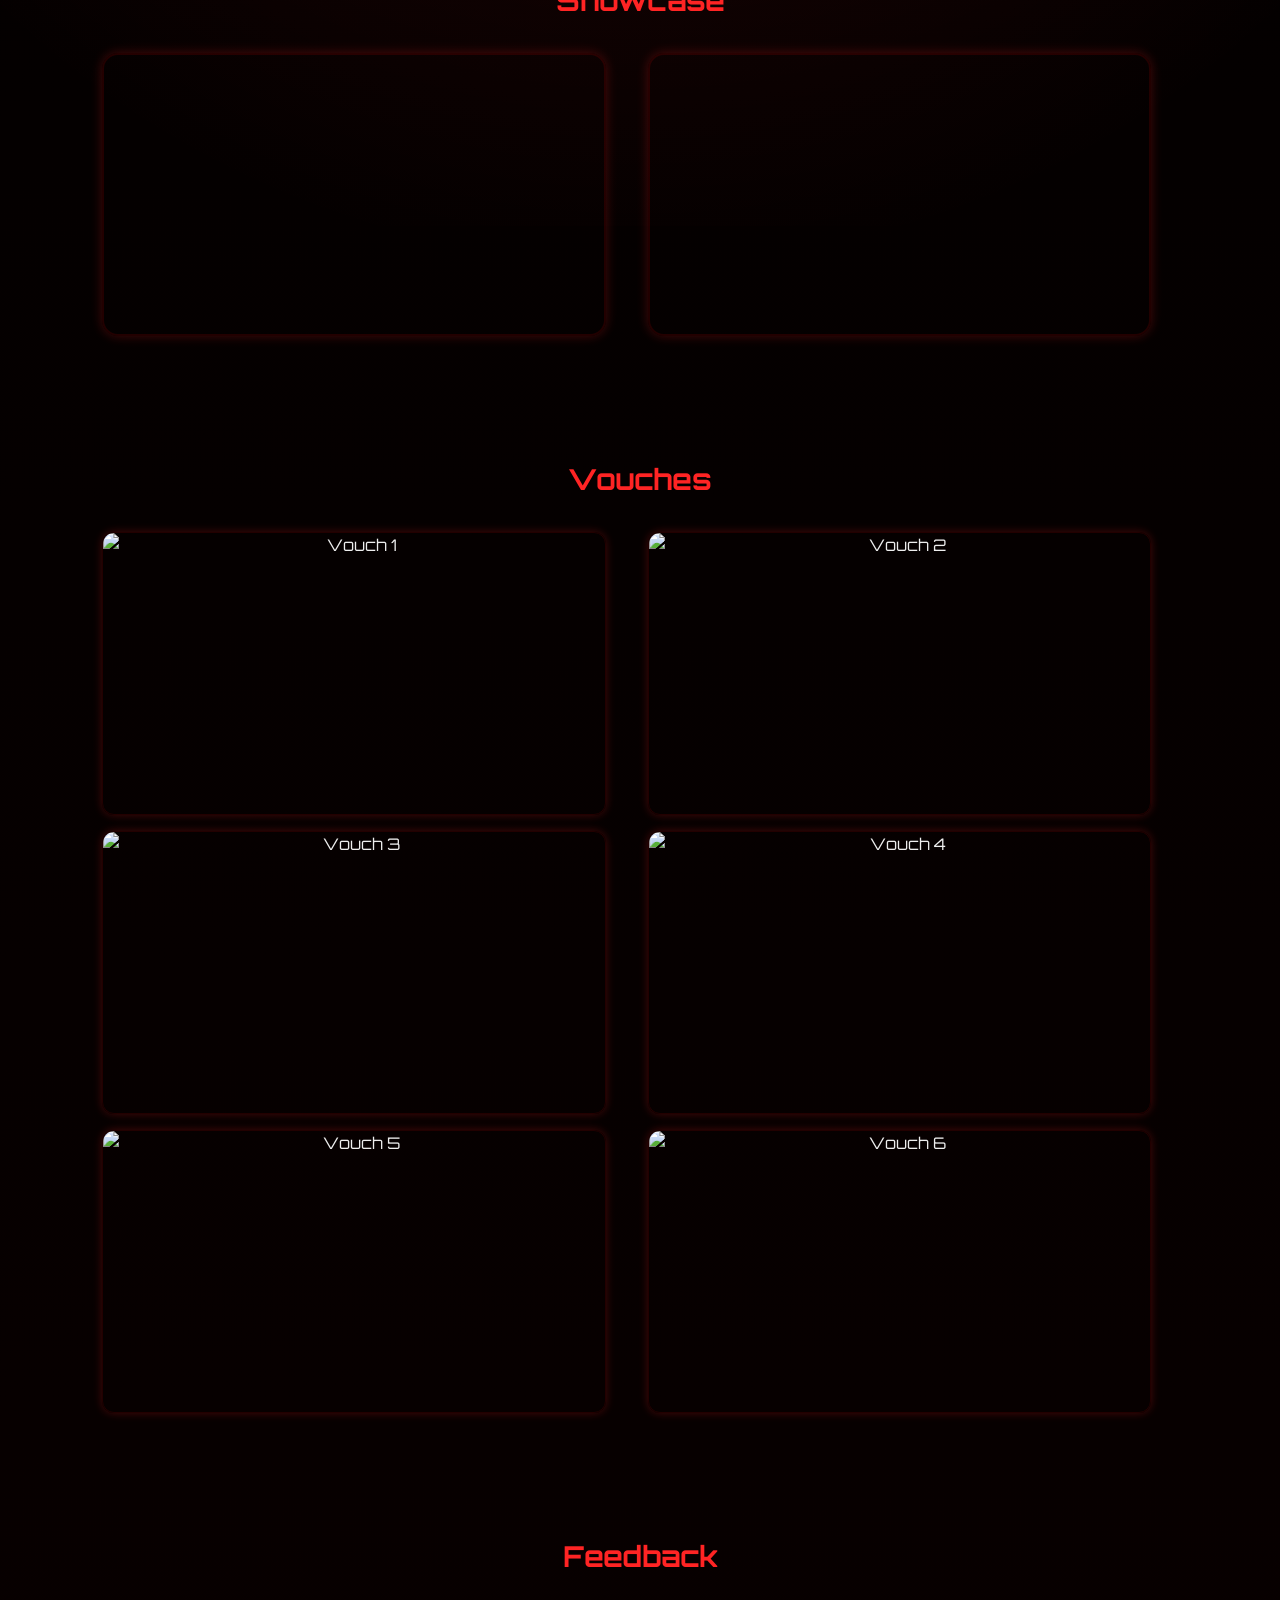
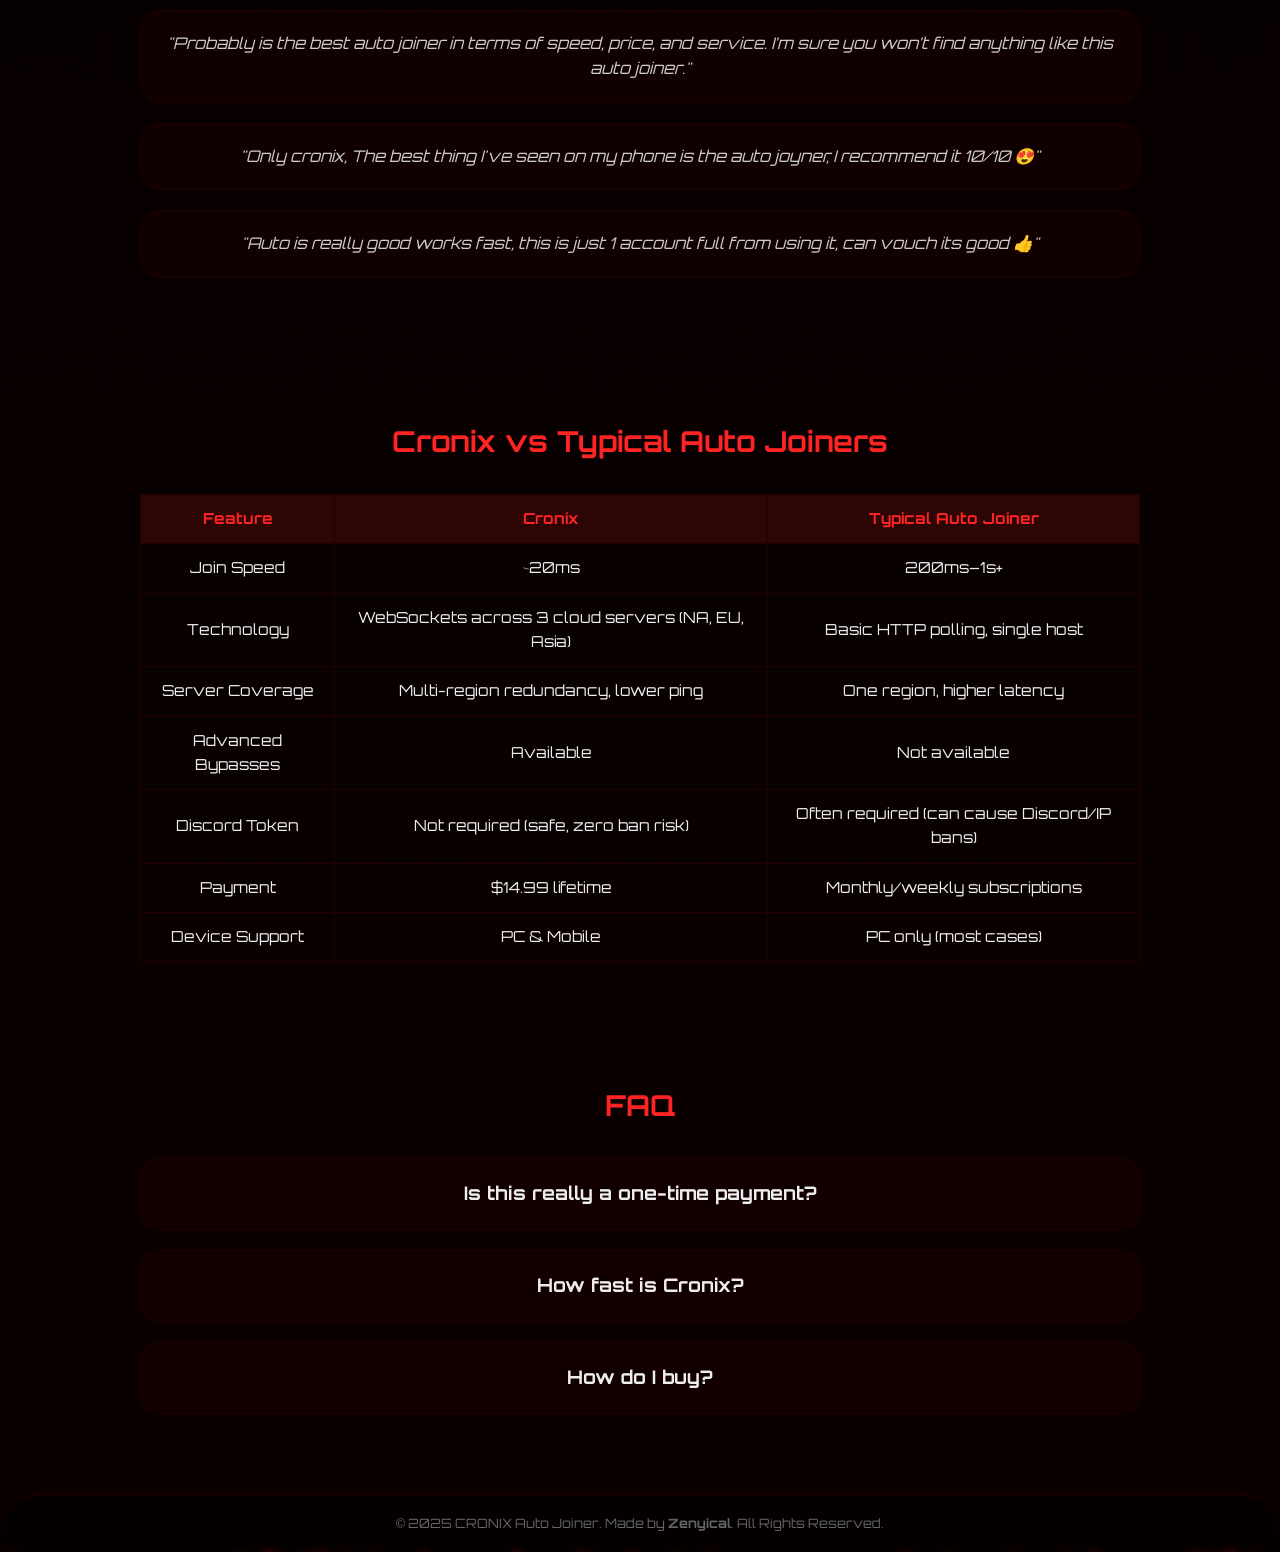
==== commit cfb435fc: "Update index.html" ====
--- a/index.html
+++ b/index.html
@@ -1,642 +1,368 @@
-<!doctype html>
+<!DOCTYPE html>
 <html lang="en">
 <head>
-  <meta charset="utf-8" />
-  <meta name="viewport" content="width=device-width, initial-scale=1, viewport-fit=cover" />
-  <title>CRONIX Admin Panel</title>
-  <style>
+<meta charset="UTF-8">
+<title>CRONIX</title>
+<meta name="viewport" content="width=device-width, initial-scale=1.0">
+<style>
     @import url('https://fonts.googleapis.com/css2?family=Orbitron:wght@600;800&display=swap');
 
-    /* ===== Muted dark theme + fix native dropdown/controls ===== */
-    :root{
-      color-scheme: dark;
-      --bg0:#050505; --bg1:#0a0606;
-      --panel:#120606;
-      --border:#1c0b0b; --border-strong:#2a0e0e;
-      --text:#e7e7e7; --muted:#a8a8a8;
-      --accent:#e02b2b;
-      --accent-deep:#5e0f0f;
-      --ok:#16331d; --ok-text:#58d46a;
-      --bad:#361919; --bad-text:#ff8a8a;
-      --btn:#140909; --btn-hover:#1a0c0c;
-      --shadow:0 10px 24px rgba(0,0,0,.25);
-      --safe:env(safe-area-inset-bottom,0px);
-      --radius:16px;
-      --focus:#6a2323;
-    }
-
-    *{box-sizing:border-box}
-    html,body{height:100%}
-    body{
-      margin:0; font-family:'Orbitron',system-ui,Segoe UI,Arial;
-      color:var(--text);
-      background:linear-gradient(180deg,var(--bg0) 0%, var(--bg1) 100%);
-      line-height:1.5; overflow-x:hidden;
-      -webkit-tap-highlight-color: transparent;
-      color-scheme: dark;
-    }
-    .soft-glow{ text-shadow:0 0 4px rgba(224,43,43,.25); }
-
-    /* ===== HERO ===== */
-    header.hero{
-      padding:48px 5% 28px;
-      background:
-        radial-gradient(1200px 450px at 50% -10%, rgba(224,43,43,.08), transparent 65%),
-        radial-gradient(700px 300px at 50% 120%, rgba(224,43,43,.06), transparent 70%),
-        linear-gradient(180deg,#090707 0%, #060404 100%);
-      display:flex; flex-direction:column; align-items:center; text-align:center;
-      position:relative; overflow:hidden; border-radius:0 0 var(--radius) var(--radius);
-    }
-    .logo{
-      width:140px;height:140px;
-      background:url('https://i.postimg.cc/MHff0dQQ/cronix.webp') no-repeat center/cover;
-      border-radius:50%;
-      filter:drop-shadow(0 0 10px rgba(224,43,43,.25));
-      margin-bottom:12px;
-    }
-    header.hero h1{font-size:2rem;margin:6px 0 4px}
-    header.hero p{color:var(--muted);margin:0;font-size:.95rem}
-
-    /* ===== SHELL ===== */
-    .sheet{max-width:1000px;margin:22px auto;padding:0 14px}
-    .card{
-      background:linear-gradient(180deg, rgba(18,6,6,.9), rgba(12,5,5,.9));
-      border:1px solid var(--border);               /* FIX: visible outer border */
-      border-radius:calc(var(--radius) + 2px);
-      box-shadow:var(--shadow);
-      overflow:hidden;
-      position:relative;                             /* FIX: keep ::before inside */
-    }
-    .card::before{                                   /* subtle inner+outer rim */
-      content:""; position:absolute; inset:0; border-radius:inherit; pointer-events:none;
-      box-shadow:
-        0 0 0 1px rgba(224,43,43,.15),
-        inset 0 0 0 1px rgba(224,43,43,.06);
-    }
-
-    .hdr{
-      position:sticky; top:0; z-index:5;
-      background:linear-gradient(180deg,rgba(10,6,6,.92),rgba(10,6,6,.86));
-      border-bottom:1px solid var(--border);
-      padding:14px 16px;
-      display:grid; gap:8px;
-      backdrop-filter:saturate(1.1) blur(2px);
-    }
-    .title{display:flex;align-items:center;gap:10px;font-weight:800}
-    .sub{color:var(--muted);font-size:12px}
-    .row{display:flex;gap:10px;flex-wrap:wrap}
-    .pill{
-      border:1px solid var(--border);
-      padding:8px 12px;border-radius:999px;
-      display:inline-flex;align-items:center;gap:8px;
-      background:rgba(255,255,255,.02);
-    }
-    .dot{width:8px;height:8px;border-radius:50%}.ok{background:#22c55e}.bad{background:#ef4444}
-    .badge{padding:6px 10px;border-radius:999px;font-weight:800;font-size:12px;border:1px solid var(--border)}
-    .b-ok{background:var(--ok);color:var(--ok-text)} .b-bad{background:var(--bad);color:var(--bad-text)}
-    .muted{color:var(--muted)}
-    .right{margin-left:auto}
-    .ta-right{text-align:right}                      /* FIX: for table header/cells */
-
-    .body{padding:16px}
-    .section{padding:14px 0;border-bottom:1px dashed var(--border)} .section:last-child{border-bottom:none}
-    .stack{display:flex;flex-direction:column;gap:10px}
-
-    /* ===== Controls ===== */
-    input,button,select{
-      background:var(--btn); border:1px solid var(--border-strong); color:var(--text);
-      padding:12px 14px; border-radius:12px; min-height:44px; font-weight:800;
-      box-shadow:inset 0 -1px 0 rgba(255,255,255,.03);
-      outline:none;
-    }
-    input:focus, select:focus, button:focus{
-      border-color:var(--focus);
-      box-shadow:0 0 0 2px rgba(224,43,43,.15) inset; /* FIX: consistent focus ring */
-    }
-
-    /* FIX: dark native dropdowns (no white popup in menus) */
-    select{
-      appearance:none; -webkit-appearance:none; -moz-appearance:none;
-      background:var(--btn) !important;
-      color:var(--text) !important;
-      background-image:none;
-      border-color:var(--border-strong);
-    }
-    option{ background:#0f0a0a !important; color:var(--text) !important; }
-    select::-ms-expand{ display:none; }              /* old IE arrow */
-    /* Number spinners */
-    input[type=number]{-moz-appearance:textfield}
-    input[type=number]::-webkit-outer-spin-button,
-    input[type=number]::-webkit-inner-spin-button{ -webkit-appearance:none; margin:0 }
-
-    .btn{
-      display:inline-block; cursor:pointer; text-decoration:none; text-align:center;
-      border-radius:12px; background:linear-gradient(180deg, #251010, #1a0c0c);
-      color:#fff; border:1px solid #3a1212; transition:.2s;
-    }
-    .btn:hover{filter:brightness(1.04)}
-    .btn:active{transform:translateY(1px)}
-    .btn-ghost{background:transparent;border-color:var(--border-strong)}
-    .btn-danger{background:linear-gradient(180deg, #3a1515, #2a1010); border-color:#6a2323}
-    .btn-danger:hover{filter:brightness(1.03)}
-    .btn-rim{ background:linear-gradient(180deg,#211010,#180c0c); border:1px solid rgba(224,43,43,.35); }
-
-    .dock{
-      position:sticky; bottom:0; z-index:6; padding:10px 14px calc(10px + var(--safe));
-      background:linear-gradient(180deg,rgba(10,6,6,0),rgba(10,6,6,.9) 28%);
-      display:none; gap:8px; backdrop-filter:blur(2px);
-      border-top:1px solid var(--border);           /* FIX: clear top edge */
-    }
-    .dock .btn, .dock .btn-rim, .dock .btn-danger{flex:1; min-height:48px}
-
-    /* ===== Table ===== */
-    .scroll-x{overflow:auto}
-    .table{width:100%;border-collapse:separate;border-spacing:0;margin-top:10px}
-    .table th,.table td{
-      padding:10px;
-      border-bottom:1px solid var(--border);         /* FIX: consistent row separators */
-      vertical-align:middle;
-    }
-    .table th{ text-align:left;color:var(--muted);font-weight:800 }
-    .key-row.rev{background:linear-gradient(0deg, rgba(224,43,43,.06), rgba(224,43,43,.06))}
-    .cell-mono{font-family:ui-monospace,SFMono-Regular,Menlo,monospace;word-break:break-all}
-
-    .chips{display:flex;gap:8px;flex-wrap:wrap}
-    .chip{padding:6px 10px;border:1px solid var(--border);border-radius:999px;background:#0f0a0a;font-weight:800}
-    .pager{display:flex;gap:8px;align-items:center;flex-wrap:wrap;margin-top:10px}
-    .pager button{min-width:44px}
-
-    /* ===== Mobile ===== */
-    @media (max-width:860px){
-      .row.stack-m{flex-direction:column}
-      .row.stack-m > *{width:100%}
-    }
-    @media (max-width:760px){
-      header.hero h1{font-size:1.7rem}
-      .toolbar{display:none}
-      .dock{display:flex}
-      .table th:nth-child(2), .table td:nth-child(2){display:none}
-    }
-  </style>
+    * { margin: 0; padding: 0; box-sizing: border-box; }
+    body {
+        font-family: 'Orbitron', sans-serif;
+        background: linear-gradient(180deg, #000 0%, #0b0000 100%);
+        color: #eee;
+        overflow-x: hidden;
+        line-height: 1.6;
+        text-align: center;
+    }
+
+    .glow-red { text-shadow: 0 0 8px #ff2424, 0 0 20px #ff2424; }
+    .btn {
+        display: inline-block;
+        padding: 14px 32px;
+        border-radius: 40px;
+        background: #ff2424;
+        color: #fff;
+        font-weight: 800;
+        text-decoration: none;
+        text-align: center;
+        box-shadow: 0 0 12px #ff2424, inset 0 0 8px #8b0000;
+        transition: 0.3s;
+        cursor: pointer;
+    }
+    .btn:hover { background: #8b0000; box-shadow: 0 0 18px #ff4444; }
+    .btn:active { transform: scale(0.96); }
+
+    header {
+        padding: 60px 5% 40px;
+        background: radial-gradient(circle at center, #150000 0%, #000 80%);
+        display: flex;
+        flex-direction: column;
+        align-items: center;
+        text-align: center;
+        position: relative;
+        border-radius: 0 0 40px 40px;
+    }
+    header::before {
+        content: "";
+        position: absolute;
+        width: 200%;
+        height: 200%;
+        background: radial-gradient(circle, rgba(255,36,36,0.15) 0%, transparent 60%);
+        animation: pulse 6s infinite;
+        pointer-events: none;
+        z-index: 1;
+    }
+    @keyframes pulse {
+        0%,100% { transform: scale(1); opacity: 0.6; }
+        50% { transform: scale(1.2); opacity: 0.2; }
+    }
+    .logo {
+        width: 180px;
+        height: 180px;
+        background: url('https://i.postimg.cc/MHff0dQQ/cronix.webp') no-repeat center/cover;
+        border-radius: 50%;
+        filter: drop-shadow(0 0 25px #ff2424);
+        margin-bottom: 20px;
+        animation: eyePulse 4s infinite;
+        position: relative;
+        z-index: 2;
+    }
+    @keyframes eyePulse {
+        0%,100% { filter: drop-shadow(0 0 25px #ff2424); }
+        50% { filter: drop-shadow(0 0 50px #ff4444); }
+    }
+    header h1 { font-size: 2.8rem; margin-bottom: 12px; z-index: 2; }
+    header p  { margin: 10px auto 20px; font-size: 1.1rem; max-width: 600px; color: #bbb; z-index: 2; }
+
+    .pricing { display: flex; justify-content: center; margin-top: 10px; }
+    .price-card {
+        background: rgba(20,0,0,0.85);
+        border: 1px solid #220000;
+        border-radius: 20px;
+        padding: 24px;
+        text-align: center;
+        max-width: 380px;
+        box-shadow: 0 0 20px rgba(255,36,36,0.3);
+    }
+    .price-card h3 { font-size: 1.5rem; color: #ff2424; margin-bottom: 8px; }
+    .price-card .amount { font-size: 2.2rem; margin: 10px 0; }
+    .price-card p { color: #bbb; margin-bottom: 16px; }
+
+    section { padding: 60px 8%; }
+    section h2 { font-size: 1.8rem; margin-bottom: 30px; color: #ff2424; }
+
+    .bolt { color:#ff2424; margin-right:6px; }
+
+    .features {
+        display: grid;
+        grid-template-columns: repeat(auto-fit,minmax(240px,1fr));
+        gap: 20px;
+    }
+    .feature {
+        background: rgba(20,0,0,0.75);
+        border: 1px solid #220000;
+        border-radius: 20px;
+        padding: 20px;
+        text-align: center;
+        transition: 0.3s;
+    }
+    .feature:hover { border-color: #ff2424; box-shadow: 0 0 18px rgba(255,36,36,0.4); }
+
+    .stats {
+        display: flex;
+        justify-content: center;
+        gap: 40px;
+        text-align: center;
+        margin-top: 30px;
+        flex-wrap: wrap;
+    }
+    .stat { font-size: 1.6rem; color: #ff2424; }
+    .stat-label { font-size: 0.85rem; color: #aaa; }
+
+    /* Showcase locked 2-column */
+    .gallery {
+        display: grid;
+        grid-template-columns: repeat(2, 1fr);
+        gap: 16px;
+        justify-content: center;
+    }
+    .gallery video,
+    .gallery img {
+        border-radius: 16px;
+        border: 2px solid #220000;
+        width: 95%;
+        aspect-ratio: 16/9;
+        object-fit: cover;
+        box-shadow: 0 0 12px rgba(255,36,36,0.25);
+    }
+
+    /* Vouches locked 2-column */
+    .vouches {
+        display: grid;
+        grid-template-columns: repeat(2, 1fr);
+        gap: 16px;
+        justify-content: center;
+    }
+    .vouches img {
+        border-radius: 12px;
+        border: 1px solid #220000;
+        width: 95%;
+        aspect-ratio: 16/9;
+        object-fit: cover;
+        box-shadow: 0 0 10px rgba(255,36,36,0.25);
+        transition: transform 0.3s;
+        cursor: pointer;
+    }
+    .vouches img:hover {
+        transform: scale(1.05);
+        box-shadow: 0 0 18px rgba(255,36,36,0.5);
+    }
+
+    .steps, .testimonials, .comparison, .faq { max-width: 1000px; margin: auto; }
+    .step, .testimonial, .faq-item {
+        background: rgba(20,0,0,0.75);
+        border: 1px solid #220000;
+        border-radius: 20px;
+        padding: 20px;
+        margin-bottom: 20px;
+    }
+    .testimonial p { font-style: italic; color: #ccc; }
+
+    /* Responsive table fix */
+    .comparison {
+        overflow-x: auto;
+        -webkit-overflow-scrolling: touch;
+    }
+    .comparison table {
+        width: 100%;
+        border-collapse: collapse;
+        font-size: 0.95rem;
+        table-layout: auto;
+        word-wrap: break-word;
+    }
+    .comparison th, .comparison td {
+        border: 1px solid #220000;
+        padding: 12px;
+        text-align: center;
+        vertical-align: middle;
+        word-break: break-word;
+    }
+    .comparison th {
+        background: rgba(255,36,36,0.15);
+        color: #ff2424;
+    }
+    @media (max-width: 480px) {
+        .comparison table { font-size: 0.8rem; }
+        .comparison th, .comparison td { padding: 8px; }
+    }
+
+    .faq-item h3 { cursor: pointer; margin: 0; }
+    .faq-item p { display: none; margin-top: 10px; color: #bbb; }
+
+    footer {
+        background: #050000;
+        padding: 18px;
+        text-align: center;
+        font-size: 0.8rem;
+        color: #666;
+        border-top: 1px solid #220000;
+        border-radius: 40px 40px 0 0;
+    }
+
+    .ember {
+        position: fixed;
+        width: 4px; height: 4px;
+        background: #ff2424;
+        border-radius: 50%;
+        box-shadow: 0 0 8px #ff2424;
+        opacity: 0.7;
+        pointer-events: none;
+        animation: float 8s linear infinite;
+    }
+    @keyframes float {
+        from { transform: translateY(100vh) scale(0.5); opacity: 0.8; }
+        to { transform: translateY(-10vh) scale(1.5); opacity: 0; }
+    }
+</style>
 </head>
 <body>
-  <header class="hero">
+<header>
     <div class="logo"></div>
-    <h1 class="soft-glow">CRONIX Admin Panel</h1>
-    <p>Manage keys & control Cronix's backend.</p>
-  </header>
-
-  <div class="sheet">
-    <div class="card" role="region" aria-label="Cronix One-Page Panel">
-      <div class="hdr">
-        <div class="title">Control Center <span class="sub" id="lastRefresh">—</span></div>
-
-        <div class="row">
-          <span class="pill">
-            Cronix <span id="dot-c" class="dot"></span> <span id="c" class="badge b-bad">OFFLINE</span>
-          </span>
-          <span class="pill"><span id="counts" class="muted">Total 0 • Active 0 • Revoked 0</span></span>
-          <span class="pill right"><span id="msg" class="muted">Ready</span></span>
+    <h1 class="glow-red">CRONIX</h1>
+    <p>
+        Cronix is the only tool achieving <strong>sub&nbsp;20ms join speeds</strong>, a performance typically reserved for local endpoints. 
+        It connects to <strong>1–10M+ value servers</strong> in as little as <strong>20ms</strong>, delivering unmatched speeds, making it one of the best tools in the market.
+    </p>
+    <div class="pricing">
+        <div class="price-card">
+            <h3>Lifetime Access</h3>
+            <div class="amount">$14.99</div>
+            <p>One-time payment. No subscriptions. Instant access to all features.</p>
+            <a href="https://discord.gg/GErkSCbuFM" class="btn discord-link" rel="noopener">Buy on Discord</a>
         </div>
-
-        <div class="row stack-m">
-          <input id="search" placeholder="Search (/ to focus)…" style="flex:1" />
-          <div class="row" style="gap:10px">
-            <select id="statusFilter" title="Filter">
-              <option value="all">All</option>
-              <option value="active">Active</option>
-              <option value="revoked">Revoked</option>
-            </select>
-            <select id="sortSel" title="Sort">
-              <option value="owner,key,asc">Owner A→Z (default)</option>
-              <option value="key,asc">Key A→Z</option>
-              <option value="status,asc">Status A→Z</option>
-            </select>
-            <select id="pageSize" title="Page size">
-              <option>10</option><option selected>25</option><option>50</option><option>100</option>
-            </select>
-            <label class="pill" style="gap:6px">
-              <input id="autoRefresh" type="checkbox" style="width:18px;height:18px"> Auto-refresh
-            </label>
-          </div>
+    </div>
+</header>
+
+<section id="features">
+    <h2>Why Cronix?</h2>
+    <div class="features">
+        <div class="feature"><h3><span class="bolt">&#9889;</span>Instant Joins</h3><p><strong>20ms</strong> Websocket join speeds powered by multi endpoint coverage across NA East and EU cloud hosts.</p></div>
+        <div class="feature"><h3><span class="bolt">&#9889;</span>Smart Filtering</h3><p>Auto-skips full lobbies, low value servers, and suspected script user servers focusing only on <b>high value servers</b>.</p></div>
+        <div class="feature"><h3><span class="bolt">&#9889;</span>10M+ Supported</h3><p>Direct access to <b>10M+ value servers</b>, including top brainrots like <b>La Grande’s</b>.</p></div>
+        <div class="feature"><h3><span class="bolt">&#9889;</span>Lifetime Deal</h3><p>One-time <b>$14.99</b> no subs, no fees. Cronix is yours forever on PC & mobile.</p></div>
+    </div>
+</section>
+
+<section class="stats">
+    <div><div class="stat">Support</div><div class="stat-label">Full PC & Mobile Support</div></div>
+    <div><div class="stat">20+</div><div class="stat-label">Active Buyers</div></div>
+    <div><div class="stat">20ms</div><div class="stat-label">Avg. Join Speed</div></div>
+    <div><div class="stat">$14.99</div><div class="stat-label">Lifetime Access</div></div>
+</section>
+
+<section id="showcase">
+    <h2>Showcase</h2>
+    <div class="gallery">
+        <video src="video1.mp4" autoplay muted loop playsinline></video>
+        <video src="video2.mp4" autoplay muted loop playsinline></video>
+    </div>
+</section>
+
+<section>
+    <h2>Vouches</h2>
+    <div class="vouches">
+        <img src="https://i.postimg.cc/L8jKWH8n/image-2025-09-04-031723059.png" alt="Vouch 1">
+        <img src="https://i.postimg.cc/MTPhBHdr/image-2025-09-04-031757522.png" alt="Vouch 2">
+        <img src="https://i.postimg.cc/wj8nLSQH/image-2025-09-04-031834674.png" alt="Vouch 3">
+        <img src="https://i.postimg.cc/qgfDc3nQ/image-2025-09-04-031920275.png" alt="Vouch 4">
+        <img src="https://i.postimg.cc/s2BnLmcK/image-2025-09-04-032014092.png" alt="Vouch 5">
+        <img src="https://i.postimg.cc/GtRqHC1S/image-2025-09-04-032100215.png" alt="Vouch 6">
+    </div>
+</section>
+
+<section>
+    <h2>Feedback</h2>
+    <div class="testimonials">
+        <div class="testimonial"><p>"Probably is the best auto joiner in terms of speed, price, and service. I’m sure you won’t find anything like this auto joiner."</p></div>
+        <div class="testimonial"><p>"Only cronix, The best thing I've seen on my phone is the auto joyner, I recommend it 10/10 😍"</p></div>
+        <div class="testimonial"><p>"Auto is really good works fast, this is just 1 account full from using it, can vouch its good 👍"</p></div>
+    </div>
+</section>
+
+<section>
+    <h2>Cronix vs Typical Auto Joiners</h2>
+    <div class="comparison">
+        <table>
+            <thead>
+                <tr>
+                    <th>Feature</th>
+                    <th>Cronix</th>
+                    <th>Typical Auto Joiner</th>
+                </tr>
+            </thead>
+            <tbody>
+                <tr><td>Join Speed</td><td>~20ms</td><td>200ms–1s+</td></tr>
+                <tr><td>Technology</td><td>WebSockets across 3 cloud servers (NA, EU, Asia)</td><td>Basic HTTP polling, single host</td></tr>
+                <tr><td>Server Coverage</td><td>Multi-region redundancy, lower ping</td><td>One region, higher latency</td></tr>
+                <tr><td>Advanced Bypasses</td><td>Available</td><td>Not available</td></tr>
+                <tr><td>Discord Token</td><td>Not required (safe, zero ban risk)</td><td>Often required (can cause Discord/IP bans)</td></tr>
+                <tr><td>Payment</td><td>$14.99 lifetime</td><td>Monthly/weekly subscriptions</td></tr>
+                <tr><td>Device Support</td><td>PC & Mobile</td><td>PC only (most cases)</td></tr>
+            </tbody>
+        </table>
+    </div>
+</section>
+
+<section>
+    <h2>FAQ</h2>
+    <div class="faq">
+        <div class="faq-item">
+            <h3 onclick="toggleFaq(this)">Is this really a one-time payment?</h3>
+            <p>Yes. Pay $14.99 once, get lifetime access. No daily or weekly subscriptions.</p>
         </div>
-
-        <div class="row stack-m">
-          <div class="chips" id="chips"></div>
-          <span class="right" style="display:flex;gap:10px">
-            <button id="exportCsv" class="btn-rim">Export CSV</button>
-            <input id="importCsv" type="file" accept=".csv" style="display:none">
-            <button id="importCsvBtn" class="btn-ghost">Import CSV</button>
-          </span>
+        <div class="faq-item">
+            <h3 onclick="toggleFaq(this)">How fast is Cronix?</h3>
+            <p>Cronix on good Wi-Fi and device can hit sub-20ms joins.</p>
         </div>
-
-        <div class="row">
-          <div class="toolbar" style="gap:10px">
-            <button data-act="/start" class="btn-rim">Start</button>
-            <button data-act="/stop" class="btn-danger" data-confirm="Stop Cronix?">Stop</button>
-            <button id="copyAll" class="btn">Copy all keys</button>
-            <button id="refreshBtn" class="btn-ghost">Refresh</button>
-          </div>
+        <div class="faq-item">
+            <h3 onclick="toggleFaq(this)">How do I buy?</h3>
+            <p>Click “Buy on Discord” → open a purchase ticket → receive your key instantly.</p>
         </div>
-      </div>
-
-      <div class="body">
-        <section class="section" aria-label="Keys Manager">
-          <h3 style="margin:0 0 8px;color:#d14a4a">Keys</h3>
-
-          <div class="row" style="gap:8px;margin-bottom:8px">
-            <button id="bulkRevoke" class="btn-danger">Revoke selected</button>
-            <button id="bulkUnrevoke" class="btn-rim">Unrevoke selected</button>
-            <button id="bulkDelete" class="btn-ghost">Delete selected</button>
-            <span class="muted" id="selCount">0 selected</span>
-          </div>
-
-          <div class="row stack-m">
-            <input id="owner" placeholder="Owner name (e.g. Timmy123)" />
-            <input id="count" type="number" value="1" min="1" max="100" style="width:120px" />
-            <button id="btnGen" class="btn-rim">Generate Keys</button>
-          </div>
-          <div class="row stack-m" style="margin-top:8px">
-            <input id="keyval" placeholder="Paste a key (lowercase)" style="flex:1" />
-            <input id="newowner" placeholder="Owner for this key" style="width:220px" />
-            <button id="btnAdd" class="btn-rim">Add Key</button>
-          </div>
-
-          <div id="keys" class="scroll-x" style="margin-top:10px">
-            <div style="height:140px;border:1px dashed var(--border);border-radius:12px;display:flex;align-items:center;justify-content:center;color:var(--muted)">Loading…</div>
-          </div>
-
-          <div class="pager">
-            <button id="prevPage" class="btn-ghost">◀</button>
-            <span id="pageInfo" class="muted">Page 1/1</span>
-            <button id="nextPage" class="btn-ghost">▶</button>
-          </div>
-        </section>
-
-        <section class="section">
-          <h3 style="margin:0 0 8px;color:#d14a4a">Activity</h3>
-          <div id="activity" class="stack muted"></div>
-        </section>
-      </div>
-
-      <div class="dock">
-        <button data-act="/start" class="btn-rim">Start</button>
-        <button id="refreshBtn2" class="btn-ghost">Refresh</button>
-        <button data-act="/stop" class="btn-danger">Stop</button>
-      </div>
-    </div>
-  </div>
-
-  <!-- Minimal toast -->
-  <div id="toast" role="status" aria-live="polite" style="
-    position:fixed;left:50%;transform:translateX(-50%);bottom:18px;
-    background:#0f0a0a;border:1px solid var(--border);
-    padding:10px 14px;border-radius:10px;box-shadow:var(--shadow);
-    opacity:0;pointer-events:none;transition:opacity .18s,bottom .18s;z-index:50;color:var(--text)
-  "></div>
-
-  <!-- Modal host -->
-  <div id="modalRoot" class="modal-backdrop" role="dialog" aria-modal="true" aria-hidden="true" style="display:none;position:fixed;inset:0;background:rgba(0,0,0,.45);backdrop-filter:blur(2px);align-items:center;justify-content:center;z-index:60;"></div>
-
-  <script>
-    /* ================== Logic ================== */
-
-    const DEFAULTS={API:"https://9ed41e73e5f8.ngrok.app",SECRET:"kh1z-ctrl-1_FQ9k6rTA2z3iG4pN7sY0w"};
-    const store={ g:k=>localStorage.getItem(k), s:(k,v)=>localStorage.setItem(k,v) };
-    const pref={
-      get api(){return store.g('cronix_api')||DEFAULTS.API}, set api(v){store.s('cronix_api',v)},
-      get secret(){return store.g('cronix_secret')||DEFAULTS.SECRET}, set secret(v){store.s('cronix_secret',v)},
-      get sort(){return store.g('cronix_sort')||'owner,key,asc'}, set sort(v){store.s('cronix_sort',v)},
-      get size(){return parseInt(store.g('cronix_psize')||'25')}, set size(n){store.s('cronix_psize',String(n))},
-      get auto(){return (store.g('cronix_auto')||'0')==='1'}, set auto(b){store.s('cronix_auto',b?'1':'0')},
-      get filt(){return store.g('cronix_filt')||'all'}, set filt(v){store.s('cronix_filt',v)},
-      get query(){return store.g('cronix_q')||''}, set query(v){store.s('cronix_q',v)}
-    };
-
-    const $=id=>document.getElementById(id);
-    const els={
-      msg:$('msg'), c:$('c'), dotC:$('dot-c'), lastRefresh:$('lastRefresh'),
-      toast:$('toast'), keysBox:$('keys'), counts:$('counts'), chips:$('chips'),
-      pageInfo:$('pageInfo'), selCount:$('selCount'), activity:$('activity'),
-      search:$('search'), statusFilter:$('statusFilter'), sortSel:$('sortSel'),
-      pageSize:$('pageSize'), autoRefresh:$('autoRefresh'),
-      prevPage:$('prevPage'), nextPage:$('nextPage'),
-      refreshBtn:$('refreshBtn'), refreshBtn2:$('refreshBtn2'),
-      exportCsv:$('exportCsv'), importCsv:$('importCsv'), importCsvBtn:$('importCsvBtn'),
-      btnGen:$('btnGen'), btnAdd:$('btnAdd'),
-      owner:$('owner'), count:$('count'), keyval:$('keyval'), newowner:$('newowner'),
-      bulkRevoke:$('bulkRevoke'), bulkUnrevoke:$('bulkUnrevoke'), bulkDelete:$('bulkDelete'),
-      copyAll:$('copyAll'),
-    };
-
-    function toast(text){
-      const el=els.toast; el.textContent=text; el.style.opacity='1'; el.style.bottom='22px';
-      clearTimeout(el._t); el._t=setTimeout(()=>{el.style.opacity='0'; el.style.bottom='18px';},1800);
-    }
-
-    function confirmDialog(msg, sub=''){
-      return new Promise((res)=>{
-        const root=$('modalRoot');
-        root.innerHTML=`
-          <div role="document" style="max-width:520px;width:calc(100% - 32px);margin:auto;background:#140b0b;border:1px solid #1c0b0b;border-radius:12px;box-shadow:0 10px 24px rgba(0,0,0,.3);overflow:hidden">
-            <header style="padding:12px 14px;border-bottom:1px solid #1c0b0b;font-weight:800">Please confirm</header>
-            <div style="padding:12px 14px;color:#d8d8d8">
-              <div style="display:flex;flex-direction:column;gap:8px">
-                <div>${msg}</div>${sub?`<div style="color:#9a9a9a">${sub}</div>`:''}
-              </div>
-            </div>
-            <footer style="padding:12px 14px;border-top:1px solid #1c0b0b;display:flex;gap:8px;justify-content:flex-end">
-              <button id="mCancel" class="btn-ghost">Cancel</button>
-              <button id="mOk" class="btn-rim">Confirm</button>
-            </footer>
-          </div>`;
-        root.style.display='flex'; root.setAttribute('aria-hidden','false');
-        const end=v=>{root.style.display='none'; root.innerHTML=''; res(v);};
-        root.addEventListener('click',e=>{ if(e.target===root) end(false); });
-        root.querySelector('#mCancel').onclick=()=>end(false);
-        root.querySelector('#mOk').onclick=()=>end(true);
-        window.addEventListener('keydown',function esc(ev){ if(ev.key==='Escape'){ window.removeEventListener('keydown',esc); end(false);} });
-      });
-    }
-
-    const apiBase=()=> (pref.api||'').replace(/\/+$/,'');
-    async function apiFetch(path,opts={}){
-      const init={method:'GET',headers:{'X-Panel-Secret':pref.secret,'Content-Type':'application/json'},...opts};
-      const url=apiBase()+path;
-      const r=await fetch(url,init);
-      if(!r.ok){ const t=await r.text().catch(()=>String(r.status)); throw new Error(`${r.status} ${t.slice(0,200)}`); }
-      const ct=r.headers.get('content-type')||''; return ct.includes('application/json')?r.json():r.text();
-    }
-    async function doAction(path,body){
-      $('msg').textContent='Working…';
-      try{
-        const res=await apiFetch(path,{method:'POST',body:body?JSON.stringify(body):undefined});
-        $('msg').textContent=typeof res==='string'?res:'Done'; toast('Success');
-        await refresh(); if(path.startsWith('/keys')) await loadKeys(); return res;
-      }catch(e){ $('msg').textContent=`Error: ${e.message}`; toast('Failed'); throw e; }
-    }
-
-    let allKeys=[]; let page=1; let selected=new Set();
-
-    function countsStr(arr){
-      const total=arr.length;
-      const active=arr.filter(k=>!(k.status||'').toLowerCase().includes('revok')).length;
-      const revoked=total-active;
-      return {total,active,revoked, text:`Total ${total} • Active ${active} • Revoked ${revoked}`};
-    }
-
-    function applyFiltersAndSort(){
-      const q=(pref.query||'').toLowerCase();
-      const filt=pref.filt;
-      let arr=allKeys.filter(k=>{
-        const text=`${k.key} ${k.owner||''} ${k.status||''}`.toLowerCase();
-        if(q && !text.includes(q)) return false;
-        const rev=(k.status||'').toLowerCase().includes('revok');
-        if(filt==='active'&&rev) return false;
-        if(filt==='revoked'&&!rev) return false;
-        return true;
-      });
-      const parts=pref.sort.split(',');
-      const keys=parts.filter(p=>p!=='asc'&&p!=='desc');
-      const dir=(parts.includes('desc')?'desc':'asc');
-      arr.sort((a,b)=>{
-        for(const k of keys){
-          let va=(a[k]||'').toString().toLowerCase();
-          let vb=(b[k]||'').toString().toLowerCase();
-          if(va<vb) return dir==='asc'?-1:1;
-          if(va>vb) return dir==='asc'?1:-1;
+    </div>
+</section>
+
+<footer>
+    © 2025 CRONIX Auto Joiner. Made by <b>Zenyical</b>. All Rights Reserved.
+</footer>
+
+<script>
+    function toggleFaq(el) {
+        let p = el.nextElementSibling;
+        p.style.display = (p.style.display === "block") ? "none" : "block";
+    }
+    (function setupDiscordLinks() {
+        const INVITE = "https://discord.gg/GErkSCbuFM";
+        const APP = "discord://discord.gg/GErkSCbuFM";
+        function openDiscord(e) {
+            e.preventDefault();
+            window.location.assign(APP);
+            setTimeout(() => { window.location.assign(INVITE); }, 900);
         }
-        return 0;
-      });
-      return arr;
-    }
-
-    function render(){
-      const arr=applyFiltersAndSort();
-      $('counts').textContent=countsStr(arr).text;
-
-      const size=pref.size;
-      const totalPages=Math.max(1, Math.ceil(arr.length/size));
-      if(page>totalPages) page=totalPages;
-      const start=(page-1)*size;
-      const rows=arr.slice(start,start+size);
-
-      $('chips').innerHTML='';
-      if(pref.query){ const chip=document.createElement('div'); chip.className='chip'; chip.textContent=`Search: "${pref.query}" ✕`; chip.onclick=()=>{pref.query=''; $('search').value=''; render();}; $('chips').appendChild(chip);}
-      if(pref.filt!=='all'){ const chip=document.createElement('div'); chip.className='chip'; chip.textContent=`Status: ${pref.filt} ✕`; chip.onclick=()=>{pref.filt='all'; $('statusFilter').value='all'; render();}; $('chips').appendChild(chip);}
-      if(pref.sort!=='owner,key,asc'){ const chip=document.createElement('div'); chip.className='chip'; chip.textContent=`Sort: ${pref.sort} ✕`; chip.onclick=()=>{pref.sort='owner,key,asc'; $('sortSel').value='owner,key,asc'; render();}; $('chips').appendChild(chip);}
-
-      const header=`
-        <table class="table">
-          <thead>
-            <tr>
-              <th style="width:42px"><input type="checkbox" id="selAll"></th>
-              <th>Owner</th>
-              <th>Key</th>
-              <th>Status</th>
-              <th class="ta-right">Actions</th>
-            </tr>
-          </thead>
-          <tbody>
-      `;
-      const body=rows.map(k=>{
-        const rev=(k.status||'').toLowerCase().includes('revok');
-        const checked=selected.has(k.key)?'checked':'';
-        return `
-          <tr class="key-row ${rev?'rev':''}">
-            <td><input type="checkbox" class="selRow" data-k="${k.key}" ${checked}></td>
-            <td contenteditable="true" data-edit-owner="${k.key}" spellcheck="false">${k.owner||''}</td>
-            <td class="cell-mono" data-copy="${k.key}">${k.key}</td>
-            <td>${rev?'<span class="badge b-bad">REVOKED</span>':'<span class="badge b-ok">ACTIVE</span>'}</td>
-            <td class="ta-right">
-              ${rev?`<button class="btn-rim" data-unrevoke="${k.key}">Unrevoke</button>`
-                  :`<button class="btn-danger" data-revoke="${k.key}">Revoke</button>`}
-              <button class="btn-ghost" data-del="${k.key}">Delete</button>
-            </td>
-          </tr>`;
-      }).join('');
-      $('keys').innerHTML = '<div class="scroll-x">' + header + body + '</tbody></table></div>';
-
-      const selAll=$('keys').querySelector('#selAll');
-      if(selAll){
-        selAll.onclick=(e)=>{
-          const check=e.target.checked;
-          rows.forEach(k=>{ if(check) selected.add(k.key); else selected.delete(k.key); });
-          render();
-        };
-      }
-      $('selCount').textContent = `${selected.size} selected`;
-
-      $('keys').addEventListener('click', rowHandler, {once:true});
-
-      $('pageInfo').textContent=`Page ${page}/${totalPages}`;
-      $('prevPage').disabled = page<=1;
-      $('nextPage').disabled = page>=totalPages;
-    }
-
-    function rowHandler(e){
-      const t=e.target;
-      const copy=t.closest('[data-copy]');
-      const revoke=t.closest('[data-revoke]');
-      const unrevoke=t.closest('[data-unrevoke]');
-      const del=t.closest('[data-del]');
-      const sel=t.closest('.selRow');
-      const ed=t.closest('[data-edit-owner]');
-
-      if(copy){ navigator.clipboard.writeText(copy.dataset.copy).then(()=>toast('Key copied')); return; }
-      if(sel){ const key=sel.dataset.k; if(sel.checked) selected.add(key); else selected.delete(key); $('selCount').textContent = `${selected.size} selected`; return; }
-
-      if(ed && (e.type==='click' || e.type==='blur')){
-        ed.addEventListener('keydown',ev=>{ if(ev.key==='Enter'){ ev.preventDefault(); ed.blur(); } }, {once:true});
-        ed.addEventListener('blur', async ()=>{
-          const key=ed.dataset.editOwner;
-          const owner=ed.textContent.trim();
-          try{ await doAction('/keys/owner',{key,owner}); logActivity(`Owner changed → ${owner} (${key.slice(0,6)}…)`);}catch{}
-        }, {once:true});
-        return;
-      }
-
-      if(revoke){
-        const key=revoke.dataset.revoke;
-        confirmDialog('Revoke this key?','Users will be blocked until unrevoked.').then(async ok=>{
-          if(!ok) return;
-          try{ await doAction('/keys/revoke',{key}); logActivity(`Revoked ${key.slice(0,6)}…`); toast('Revoked'); }catch{}
+        document.querySelectorAll(".discord-link").forEach(a => {
+            a.addEventListener("click", openDiscord);
         });
-        return;
-      }
-      if(unrevoke){
-        const key=unrevoke.dataset.unrevoke;
-        doAction('/keys/unrevoke',{key}).then(()=>{ logActivity(`Unrevoked ${key.slice(0,6)}…)`); toast('Unrevoked'); }).catch(()=>{});
-        return;
-      }
-      if(del){
-        const key=del.dataset.del;
-        confirmDialog('Delete this key?','Permanent removal.').then(async ok=>{
-          if(!ok) return;
-          try{ await doAction('/keys/delete',{key}); logActivity(`Deleted ${key.slice(0,6)}…`); toast('Deleted'); }catch{}
-        });
-        return;
-      }
-    }
-
-    function logActivity(s){
-      const time=new Date().toLocaleTimeString();
-      const div=document.createElement('div');
-      div.textContent=`[${time}] ${s}`;
-      $('activity').prepend(div);
-      while($('activity').children.length>30) $('activity').lastChild.remove();
-    }
-
-    function toCSV(keys){ return 'key,owner,status\n'+keys.map(k=>`${k.key},${k.owner||''},${k.status||''}`).join('\n')+'\n'; }
-    function download(name, text){ const a=document.createElement('a'); a.href=URL.createObjectURL(new Blob([text],{type:'text/csv'})); a.download=name; a.click(); URL.revokeObjectURL(a.href); }
-    function parseCSV(text){ const lines=text.trim().split(/\r?\n/), out=[]; for(let i=1;i<lines.length;i++){ const [key,owner,status]=lines[i].split(','); if(key) out.push({key:key.trim(), owner:(owner||'').trim(), status:(status||'').trim()}); } return out; }
-
-    async function refresh(){
-      try{
-        const j=await apiFetch('/status');
-        setBadge($('c'),!!j.cronix); setDot($('dot-c'),!!j.cronix);
-        $('lastRefresh').textContent='Updated '+new Date().toLocaleTimeString();
-        $('msg').textContent='Ready';
-      }catch(e){
-        setBadge($('c'),false); setDot($('dot-c'),false); $('msg').textContent='Status error';
-      }
-    }
-    function setBadge(el,up){ el.textContent=up?'ONLINE':'OFFLINE'; el.className='badge '+(up?'b-ok':'b-bad'); document.title = `CRONIX — ${up?'ONLINE':'OFFLINE'}`; }
-    function setDot(el,up){ el.className='dot '+(up?'ok':'bad'); }
-
-    async function loadKeys(){
-      $('keys').innerHTML = `<div class="scroll-x"><div style="height:140px;border:1px dashed var(--border);border-radius:12px;display:flex;align-items:center;justify-content:center;color:var(--muted)">Loading…</div></div>`;
-      try{
-        const j=await apiFetch('/keys');
-        allKeys=j.keys||[];
-        render();
-      }catch{ $('keys').textContent='Failed to load keys'; }
-    }
-
-    async function bulk(type){
-      if(selected.size===0){ toast('Select some keys'); return; }
-      const keys=[...selected];
-      if(type==='revoke'){
-        const ok=await confirmDialog(`Revoke ${keys.length} keys?`,'Users will be blocked.'); if(!ok) return;
-        await Promise.all(keys.map(key=>doAction('/keys/revoke',{key}).catch(()=>{}))); toast('Revoked selected'); logActivity(`Bulk revoke: ${keys.length}`);
-      }else if(type==='unrevoke'){
-        await Promise.all(keys.map(key=>doAction('/keys/unrevoke',{key}).catch(()=>{}))); toast('Unrevoked selected'); logActivity(`Bulk unrevoke: ${keys.length}`);
-      }else if(type==='delete'){
-        const ok=await confirmDialog(`Delete ${keys.length} keys?`,'Permanent removal.'); if(!ok) return;
-        await Promise.all(keys.map(key=>doAction('/keys/delete',{key}).catch(()=>{}))); toast('Deleted selected'); logActivity(`Bulk delete: ${keys.length}`);
-      }
-      selected.clear(); render();
-    }
-
-    function savePrefsUI(){
-      $('sortSel').value=pref.sort;
-      $('pageSize').value=String(pref.size);
-      $('statusFilter').value=pref.filt;
-      $('search').value=pref.query;
-      $('autoRefresh').checked=pref.auto;
-    }
-
-    document.addEventListener('click',async e=>{
-      const b=e.target.closest('button[data-act]'); if(!b) return;
-      const path=b.dataset.act;
-      if(b.dataset.confirm){ const ok=await confirmDialog(b.dataset.confirm); if(!ok) return; }
-      doAction(path);
-    });
-    $('refreshBtn').onclick=()=>{refresh(); loadKeys();};
-    $('refreshBtn2').onclick=()=>{refresh(); loadKeys();};
-
-    let st=null;
-    $('search').addEventListener('input',()=>{ clearTimeout(st); st=setTimeout(()=>{ pref.query=$('search').value.trim(); page=1; render(); }, 120); });
-    window.addEventListener('keydown',e=>{ if(e.key==='/' && document.activeElement!==$('search')){ e.preventDefault(); $('search').focus(); } });
-
-    $('statusFilter').onchange=()=>{ pref.filt=$('statusFilter').value; page=1; render(); };
-    $('sortSel').onchange=()=>{ pref.sort=$('sortSel').value; page=1; render(); };
-    $('pageSize').onchange=()=>{ pref.size=parseInt($('pageSize').value); page=1; render(); };
-
-    $('prevPage').onclick=()=>{ if(page>1){ page--; render(); } };
-    $('nextPage').onclick=()=>{ page++; render(); };
-
-    $('btnGen').onclick=async()=>{
-      const owner=($('owner').value||'manual').trim();
-      const n=Math.max(1,Math.min(100,parseInt($('count').value||'1')));
-      const res=await doAction('/keys/generate',{n,owner});
-      const keys=(res&&Array.isArray(res.created))?res.created:[];
-      if(keys.length){ await loadKeys(); logActivity(`Generated ${keys.length} → ${owner}`); try{ await navigator.clipboard.writeText(keys.join('\n')); toast('Keys copied'); }catch{} }
-      else toast('No keys returned');
-    };
-    $('btnAdd').onclick=async()=>{
-      const key=($('keyval').value||'').trim().toLowerCase(); if(!key){ toast('Enter a key'); return; }
-      const owner=($('newowner').value||'manual').trim();
-      await doAction('/keys/add',{key,owner}); await loadKeys(); logActivity(`Added ${key.slice(0,6)}… → ${owner}`);
-    };
-
-    $('bulkRevoke').onclick=()=>bulk('revoke');
-    $('bulkUnrevoke').onclick=()=>bulk('unrevoke');
-    $('bulkDelete').onclick=()=>bulk('delete');
-
-    $('copyAll').onclick=async()=>{
-      const arr=applyFiltersAndSort(); const text=arr.map(k=>k.key).join('\n');
-      try{ await navigator.clipboard.writeText(text); toast('All keys copied'); }catch{ toast('Copy failed'); }
-    };
-
-    $('exportCsv').onclick=()=>{ const csv=toCSV(applyFiltersAndSort()); download('cronix-keys.csv', csv); };
-    $('importCsvBtn').onclick=()=>$('importCsv').click();
-    $('importCsv').onchange=async(e)=>{
-      const file=e.target.files[0]; if(!file) return;
-      const text=await file.text(); const rows=parseCSV(text);
-      if(!rows.length){ toast('Empty CSV'); return; }
-      const ok=await confirmDialog(`Import ${rows.length} keys?`,'Existing duplicates may fail.');
-      if(!ok) return;
-      for(const r of rows){ try{ await doAction('/keys/add',{key:r.key.trim(), owner:r.owner||'import'});}catch{} }
-      await loadKeys(); logActivity(`Imported ${rows.length} from CSV`);
-    };
-
-    let timer=null;
-    function setAuto(b){ if(timer){ clearInterval(timer); timer=null; } if(b){ timer=setInterval(()=>{ refresh(); loadKeys(); }, 5000); } }
-    $('autoRefresh').onchange=()=>{ pref.auto=$('autoRefresh').checked; setAuto(pref.auto); };
-
-    savePrefsUI(); refresh(); loadKeys(); setAuto(pref.auto);
-  </script>
+    })();
+    const emberCount = 30;
+    for (let i = 0; i < emberCount; i++) {
+        const ember = document.createElement("div");
+        ember.className = "ember";
+        ember.style.left = Math.random() * 100 + "vw";
+        ember.style.animationDuration = 6 + Math.random() * 6 + "s";
+        ember.style.animationDelay = Math.random() * 8 + "s";
+        document.body.appendChild(ember);
+    }
+</script>
 </body>
 </html>
-
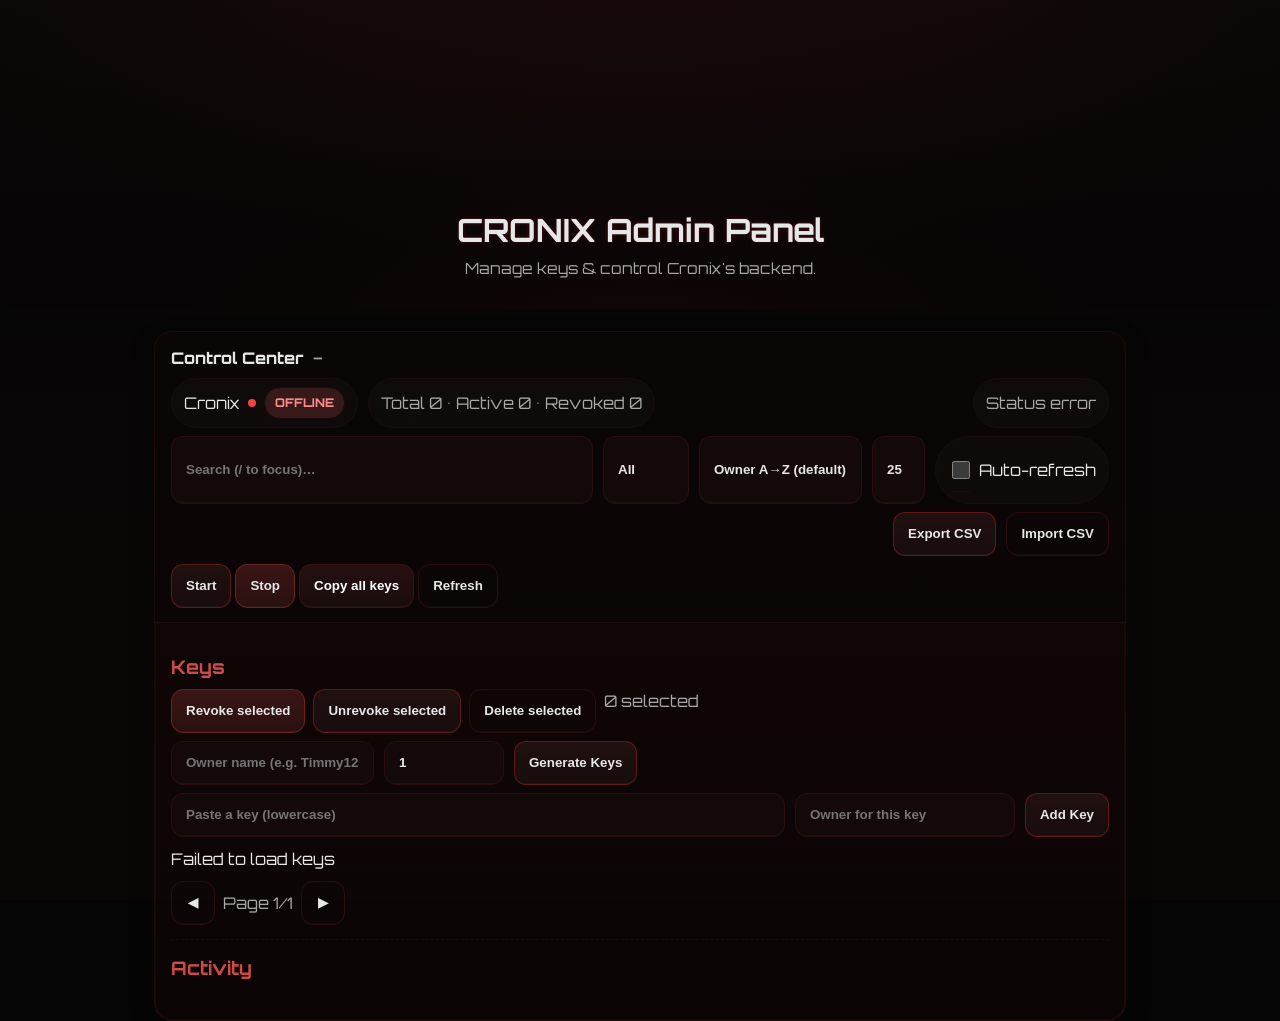
==== commit e8b624e0: "Update index.html" ====
--- a/index.html
+++ b/index.html
@@ -1,368 +1,642 @@
-<!DOCTYPE html>
+<!doctype html>
 <html lang="en">
 <head>
-<meta charset="UTF-8">
-<title>CRONIX</title>
-<meta name="viewport" content="width=device-width, initial-scale=1.0">
-<style>
+  <meta charset="utf-8" />
+  <meta name="viewport" content="width=device-width, initial-scale=1, viewport-fit=cover" />
+  <title>CRONIX Admin Panel</title>
+  <style>
     @import url('https://fonts.googleapis.com/css2?family=Orbitron:wght@600;800&display=swap');
 
-    * { margin: 0; padding: 0; box-sizing: border-box; }
-    body {
-        font-family: 'Orbitron', sans-serif;
-        background: linear-gradient(180deg, #000 0%, #0b0000 100%);
-        color: #eee;
-        overflow-x: hidden;
-        line-height: 1.6;
-        text-align: center;
-    }
-
-    .glow-red { text-shadow: 0 0 8px #ff2424, 0 0 20px #ff2424; }
-    .btn {
-        display: inline-block;
-        padding: 14px 32px;
-        border-radius: 40px;
-        background: #ff2424;
-        color: #fff;
-        font-weight: 800;
-        text-decoration: none;
-        text-align: center;
-        box-shadow: 0 0 12px #ff2424, inset 0 0 8px #8b0000;
-        transition: 0.3s;
-        cursor: pointer;
-    }
-    .btn:hover { background: #8b0000; box-shadow: 0 0 18px #ff4444; }
-    .btn:active { transform: scale(0.96); }
-
-    header {
-        padding: 60px 5% 40px;
-        background: radial-gradient(circle at center, #150000 0%, #000 80%);
-        display: flex;
-        flex-direction: column;
-        align-items: center;
-        text-align: center;
-        position: relative;
-        border-radius: 0 0 40px 40px;
-    }
-    header::before {
-        content: "";
-        position: absolute;
-        width: 200%;
-        height: 200%;
-        background: radial-gradient(circle, rgba(255,36,36,0.15) 0%, transparent 60%);
-        animation: pulse 6s infinite;
-        pointer-events: none;
-        z-index: 1;
-    }
-    @keyframes pulse {
-        0%,100% { transform: scale(1); opacity: 0.6; }
-        50% { transform: scale(1.2); opacity: 0.2; }
-    }
-    .logo {
-        width: 180px;
-        height: 180px;
-        background: url('https://i.postimg.cc/MHff0dQQ/cronix.webp') no-repeat center/cover;
-        border-radius: 50%;
-        filter: drop-shadow(0 0 25px #ff2424);
-        margin-bottom: 20px;
-        animation: eyePulse 4s infinite;
-        position: relative;
-        z-index: 2;
-    }
-    @keyframes eyePulse {
-        0%,100% { filter: drop-shadow(0 0 25px #ff2424); }
-        50% { filter: drop-shadow(0 0 50px #ff4444); }
-    }
-    header h1 { font-size: 2.8rem; margin-bottom: 12px; z-index: 2; }
-    header p  { margin: 10px auto 20px; font-size: 1.1rem; max-width: 600px; color: #bbb; z-index: 2; }
-
-    .pricing { display: flex; justify-content: center; margin-top: 10px; }
-    .price-card {
-        background: rgba(20,0,0,0.85);
-        border: 1px solid #220000;
-        border-radius: 20px;
-        padding: 24px;
-        text-align: center;
-        max-width: 380px;
-        box-shadow: 0 0 20px rgba(255,36,36,0.3);
-    }
-    .price-card h3 { font-size: 1.5rem; color: #ff2424; margin-bottom: 8px; }
-    .price-card .amount { font-size: 2.2rem; margin: 10px 0; }
-    .price-card p { color: #bbb; margin-bottom: 16px; }
-
-    section { padding: 60px 8%; }
-    section h2 { font-size: 1.8rem; margin-bottom: 30px; color: #ff2424; }
-
-    .bolt { color:#ff2424; margin-right:6px; }
-
-    .features {
-        display: grid;
-        grid-template-columns: repeat(auto-fit,minmax(240px,1fr));
-        gap: 20px;
-    }
-    .feature {
-        background: rgba(20,0,0,0.75);
-        border: 1px solid #220000;
-        border-radius: 20px;
-        padding: 20px;
-        text-align: center;
-        transition: 0.3s;
-    }
-    .feature:hover { border-color: #ff2424; box-shadow: 0 0 18px rgba(255,36,36,0.4); }
-
-    .stats {
-        display: flex;
-        justify-content: center;
-        gap: 40px;
-        text-align: center;
-        margin-top: 30px;
-        flex-wrap: wrap;
-    }
-    .stat { font-size: 1.6rem; color: #ff2424; }
-    .stat-label { font-size: 0.85rem; color: #aaa; }
-
-    /* Showcase locked 2-column */
-    .gallery {
-        display: grid;
-        grid-template-columns: repeat(2, 1fr);
-        gap: 16px;
-        justify-content: center;
-    }
-    .gallery video,
-    .gallery img {
-        border-radius: 16px;
-        border: 2px solid #220000;
-        width: 95%;
-        aspect-ratio: 16/9;
-        object-fit: cover;
-        box-shadow: 0 0 12px rgba(255,36,36,0.25);
-    }
-
-    /* Vouches locked 2-column */
-    .vouches {
-        display: grid;
-        grid-template-columns: repeat(2, 1fr);
-        gap: 16px;
-        justify-content: center;
-    }
-    .vouches img {
-        border-radius: 12px;
-        border: 1px solid #220000;
-        width: 95%;
-        aspect-ratio: 16/9;
-        object-fit: cover;
-        box-shadow: 0 0 10px rgba(255,36,36,0.25);
-        transition: transform 0.3s;
-        cursor: pointer;
-    }
-    .vouches img:hover {
-        transform: scale(1.05);
-        box-shadow: 0 0 18px rgba(255,36,36,0.5);
-    }
-
-    .steps, .testimonials, .comparison, .faq { max-width: 1000px; margin: auto; }
-    .step, .testimonial, .faq-item {
-        background: rgba(20,0,0,0.75);
-        border: 1px solid #220000;
-        border-radius: 20px;
-        padding: 20px;
-        margin-bottom: 20px;
-    }
-    .testimonial p { font-style: italic; color: #ccc; }
-
-    /* Responsive table fix */
-    .comparison {
-        overflow-x: auto;
-        -webkit-overflow-scrolling: touch;
-    }
-    .comparison table {
-        width: 100%;
-        border-collapse: collapse;
-        font-size: 0.95rem;
-        table-layout: auto;
-        word-wrap: break-word;
-    }
-    .comparison th, .comparison td {
-        border: 1px solid #220000;
-        padding: 12px;
-        text-align: center;
-        vertical-align: middle;
-        word-break: break-word;
-    }
-    .comparison th {
-        background: rgba(255,36,36,0.15);
-        color: #ff2424;
-    }
-    @media (max-width: 480px) {
-        .comparison table { font-size: 0.8rem; }
-        .comparison th, .comparison td { padding: 8px; }
-    }
-
-    .faq-item h3 { cursor: pointer; margin: 0; }
-    .faq-item p { display: none; margin-top: 10px; color: #bbb; }
-
-    footer {
-        background: #050000;
-        padding: 18px;
-        text-align: center;
-        font-size: 0.8rem;
-        color: #666;
-        border-top: 1px solid #220000;
-        border-radius: 40px 40px 0 0;
-    }
-
-    .ember {
-        position: fixed;
-        width: 4px; height: 4px;
-        background: #ff2424;
-        border-radius: 50%;
-        box-shadow: 0 0 8px #ff2424;
-        opacity: 0.7;
-        pointer-events: none;
-        animation: float 8s linear infinite;
-    }
-    @keyframes float {
-        from { transform: translateY(100vh) scale(0.5); opacity: 0.8; }
-        to { transform: translateY(-10vh) scale(1.5); opacity: 0; }
-    }
-</style>
+    /* ===== Muted dark theme + fix native dropdown/controls ===== */
+    :root{
+      color-scheme: dark;
+      --bg0:#050505; --bg1:#0a0606;
+      --panel:#120606;
+      --border:#1c0b0b; --border-strong:#2a0e0e;
+      --text:#e7e7e7; --muted:#a8a8a8;
+      --accent:#e02b2b;
+      --accent-deep:#5e0f0f;
+      --ok:#16331d; --ok-text:#58d46a;
+      --bad:#361919; --bad-text:#ff8a8a;
+      --btn:#140909; --btn-hover:#1a0c0c;
+      --shadow:0 10px 24px rgba(0,0,0,.25);
+      --safe:env(safe-area-inset-bottom,0px);
+      --radius:16px;
+      --focus:#6a2323;
+    }
+
+    *{box-sizing:border-box}
+    html,body{height:100%}
+    body{
+      margin:0; font-family:'Orbitron',system-ui,Segoe UI,Arial;
+      color:var(--text);
+      background:linear-gradient(180deg,var(--bg0) 0%, var(--bg1) 100%);
+      line-height:1.5; overflow-x:hidden;
+      -webkit-tap-highlight-color: transparent;
+      color-scheme: dark;
+    }
+    .soft-glow{ text-shadow:0 0 4px rgba(224,43,43,.25); }
+
+    /* ===== HERO ===== */
+    header.hero{
+      padding:48px 5% 28px;
+      background:
+        radial-gradient(1200px 450px at 50% -10%, rgba(224,43,43,.08), transparent 65%),
+        radial-gradient(700px 300px at 50% 120%, rgba(224,43,43,.06), transparent 70%),
+        linear-gradient(180deg,#090707 0%, #060404 100%);
+      display:flex; flex-direction:column; align-items:center; text-align:center;
+      position:relative; overflow:hidden; border-radius:0 0 var(--radius) var(--radius);
+    }
+    .logo{
+      width:140px;height:140px;
+      background:url('https://i.postimg.cc/MHff0dQQ/cronix.webp') no-repeat center/cover;
+      border-radius:50%;
+      filter:drop-shadow(0 0 10px rgba(224,43,43,.25));
+      margin-bottom:12px;
+    }
+    header.hero h1{font-size:2rem;margin:6px 0 4px}
+    header.hero p{color:var(--muted);margin:0;font-size:.95rem}
+
+    /* ===== SHELL ===== */
+    .sheet{max-width:1000px;margin:22px auto;padding:0 14px}
+    .card{
+      background:linear-gradient(180deg, rgba(18,6,6,.9), rgba(12,5,5,.9));
+      border:1px solid var(--border);               /* FIX: visible outer border */
+      border-radius:calc(var(--radius) + 2px);
+      box-shadow:var(--shadow);
+      overflow:hidden;
+      position:relative;                             /* FIX: keep ::before inside */
+    }
+    .card::before{                                   /* subtle inner+outer rim */
+      content:""; position:absolute; inset:0; border-radius:inherit; pointer-events:none;
+      box-shadow:
+        0 0 0 1px rgba(224,43,43,.15),
+        inset 0 0 0 1px rgba(224,43,43,.06);
+    }
+
+    .hdr{
+      position:sticky; top:0; z-index:5;
+      background:linear-gradient(180deg,rgba(10,6,6,.92),rgba(10,6,6,.86));
+      border-bottom:1px solid var(--border);
+      padding:14px 16px;
+      display:grid; gap:8px;
+      backdrop-filter:saturate(1.1) blur(2px);
+    }
+    .title{display:flex;align-items:center;gap:10px;font-weight:800}
+    .sub{color:var(--muted);font-size:12px}
+    .row{display:flex;gap:10px;flex-wrap:wrap}
+    .pill{
+      border:1px solid var(--border);
+      padding:8px 12px;border-radius:999px;
+      display:inline-flex;align-items:center;gap:8px;
+      background:rgba(255,255,255,.02);
+    }
+    .dot{width:8px;height:8px;border-radius:50%}.ok{background:#22c55e}.bad{background:#ef4444}
+    .badge{padding:6px 10px;border-radius:999px;font-weight:800;font-size:12px;border:1px solid var(--border)}
+    .b-ok{background:var(--ok);color:var(--ok-text)} .b-bad{background:var(--bad);color:var(--bad-text)}
+    .muted{color:var(--muted)}
+    .right{margin-left:auto}
+    .ta-right{text-align:right}                      /* FIX: for table header/cells */
+
+    .body{padding:16px}
+    .section{padding:14px 0;border-bottom:1px dashed var(--border)} .section:last-child{border-bottom:none}
+    .stack{display:flex;flex-direction:column;gap:10px}
+
+    /* ===== Controls ===== */
+    input,button,select{
+      background:var(--btn); border:1px solid var(--border-strong); color:var(--text);
+      padding:12px 14px; border-radius:12px; min-height:44px; font-weight:800;
+      box-shadow:inset 0 -1px 0 rgba(255,255,255,.03);
+      outline:none;
+    }
+    input:focus, select:focus, button:focus{
+      border-color:var(--focus);
+      box-shadow:0 0 0 2px rgba(224,43,43,.15) inset; /* FIX: consistent focus ring */
+    }
+
+    /* FIX: dark native dropdowns (no white popup in menus) */
+    select{
+      appearance:none; -webkit-appearance:none; -moz-appearance:none;
+      background:var(--btn) !important;
+      color:var(--text) !important;
+      background-image:none;
+      border-color:var(--border-strong);
+    }
+    option{ background:#0f0a0a !important; color:var(--text) !important; }
+    select::-ms-expand{ display:none; }              /* old IE arrow */
+    /* Number spinners */
+    input[type=number]{-moz-appearance:textfield}
+    input[type=number]::-webkit-outer-spin-button,
+    input[type=number]::-webkit-inner-spin-button{ -webkit-appearance:none; margin:0 }
+
+    .btn{
+      display:inline-block; cursor:pointer; text-decoration:none; text-align:center;
+      border-radius:12px; background:linear-gradient(180deg, #251010, #1a0c0c);
+      color:#fff; border:1px solid #3a1212; transition:.2s;
+    }
+    .btn:hover{filter:brightness(1.04)}
+    .btn:active{transform:translateY(1px)}
+    .btn-ghost{background:transparent;border-color:var(--border-strong)}
+    .btn-danger{background:linear-gradient(180deg, #3a1515, #2a1010); border-color:#6a2323}
+    .btn-danger:hover{filter:brightness(1.03)}
+    .btn-rim{ background:linear-gradient(180deg,#211010,#180c0c); border:1px solid rgba(224,43,43,.35); }
+
+    .dock{
+      position:sticky; bottom:0; z-index:6; padding:10px 14px calc(10px + var(--safe));
+      background:linear-gradient(180deg,rgba(10,6,6,0),rgba(10,6,6,.9) 28%);
+      display:none; gap:8px; backdrop-filter:blur(2px);
+      border-top:1px solid var(--border);           /* FIX: clear top edge */
+    }
+    .dock .btn, .dock .btn-rim, .dock .btn-danger{flex:1; min-height:48px}
+
+    /* ===== Table ===== */
+    .scroll-x{overflow:auto}
+    .table{width:100%;border-collapse:separate;border-spacing:0;margin-top:10px}
+    .table th,.table td{
+      padding:10px;
+      border-bottom:1px solid var(--border);         /* FIX: consistent row separators */
+      vertical-align:middle;
+    }
+    .table th{ text-align:left;color:var(--muted);font-weight:800 }
+    .key-row.rev{background:linear-gradient(0deg, rgba(224,43,43,.06), rgba(224,43,43,.06))}
+    .cell-mono{font-family:ui-monospace,SFMono-Regular,Menlo,monospace;word-break:break-all}
+
+    .chips{display:flex;gap:8px;flex-wrap:wrap}
+    .chip{padding:6px 10px;border:1px solid var(--border);border-radius:999px;background:#0f0a0a;font-weight:800}
+    .pager{display:flex;gap:8px;align-items:center;flex-wrap:wrap;margin-top:10px}
+    .pager button{min-width:44px}
+
+    /* ===== Mobile ===== */
+    @media (max-width:860px){
+      .row.stack-m{flex-direction:column}
+      .row.stack-m > *{width:100%}
+    }
+    @media (max-width:760px){
+      header.hero h1{font-size:1.7rem}
+      .toolbar{display:none}
+      .dock{display:flex}
+      .table th:nth-child(2), .table td:nth-child(2){display:none}
+    }
+  </style>
 </head>
 <body>
-<header>
+  <header class="hero">
     <div class="logo"></div>
-    <h1 class="glow-red">CRONIX</h1>
-    <p>
-        Cronix is the only tool achieving <strong>sub&nbsp;20ms join speeds</strong>, a performance typically reserved for local endpoints. 
-        It connects to <strong>1–10M+ value servers</strong> in as little as <strong>20ms</strong>, delivering unmatched speeds, making it one of the best tools in the market.
-    </p>
-    <div class="pricing">
-        <div class="price-card">
-            <h3>Lifetime Access</h3>
-            <div class="amount">$14.99</div>
-            <p>One-time payment. No subscriptions. Instant access to all features.</p>
-            <a href="https://discord.gg/GErkSCbuFM" class="btn discord-link" rel="noopener">Buy on Discord</a>
+    <h1 class="soft-glow">CRONIX Admin Panel</h1>
+    <p>Manage keys & control Cronix's backend.</p>
+  </header>
+
+  <div class="sheet">
+    <div class="card" role="region" aria-label="Cronix One-Page Panel">
+      <div class="hdr">
+        <div class="title">Control Center <span class="sub" id="lastRefresh">—</span></div>
+
+        <div class="row">
+          <span class="pill">
+            Cronix <span id="dot-c" class="dot"></span> <span id="c" class="badge b-bad">OFFLINE</span>
+          </span>
+          <span class="pill"><span id="counts" class="muted">Total 0 • Active 0 • Revoked 0</span></span>
+          <span class="pill right"><span id="msg" class="muted">Ready</span></span>
         </div>
+
+        <div class="row stack-m">
+          <input id="search" placeholder="Search (/ to focus)…" style="flex:1" />
+          <div class="row" style="gap:10px">
+            <select id="statusFilter" title="Filter">
+              <option value="all">All</option>
+              <option value="active">Active</option>
+              <option value="revoked">Revoked</option>
+            </select>
+            <select id="sortSel" title="Sort">
+              <option value="owner,key,asc">Owner A→Z (default)</option>
+              <option value="key,asc">Key A→Z</option>
+              <option value="status,asc">Status A→Z</option>
+            </select>
+            <select id="pageSize" title="Page size">
+              <option>10</option><option selected>25</option><option>50</option><option>100</option>
+            </select>
+            <label class="pill" style="gap:6px">
+              <input id="autoRefresh" type="checkbox" style="width:18px;height:18px"> Auto-refresh
+            </label>
+          </div>
+        </div>
+
+        <div class="row stack-m">
+          <div class="chips" id="chips"></div>
+          <span class="right" style="display:flex;gap:10px">
+            <button id="exportCsv" class="btn-rim">Export CSV</button>
+            <input id="importCsv" type="file" accept=".csv" style="display:none">
+            <button id="importCsvBtn" class="btn-ghost">Import CSV</button>
+          </span>
+        </div>
+
+        <div class="row">
+          <div class="toolbar" style="gap:10px">
+            <button data-act="/start" class="btn-rim">Start</button>
+            <button data-act="/stop" class="btn-danger" data-confirm="Stop Cronix?">Stop</button>
+            <button id="copyAll" class="btn">Copy all keys</button>
+            <button id="refreshBtn" class="btn-ghost">Refresh</button>
+          </div>
+        </div>
+      </div>
+
+      <div class="body">
+        <section class="section" aria-label="Keys Manager">
+          <h3 style="margin:0 0 8px;color:#d14a4a">Keys</h3>
+
+          <div class="row" style="gap:8px;margin-bottom:8px">
+            <button id="bulkRevoke" class="btn-danger">Revoke selected</button>
+            <button id="bulkUnrevoke" class="btn-rim">Unrevoke selected</button>
+            <button id="bulkDelete" class="btn-ghost">Delete selected</button>
+            <span class="muted" id="selCount">0 selected</span>
+          </div>
+
+          <div class="row stack-m">
+            <input id="owner" placeholder="Owner name (e.g. Timmy123)" />
+            <input id="count" type="number" value="1" min="1" max="100" style="width:120px" />
+            <button id="btnGen" class="btn-rim">Generate Keys</button>
+          </div>
+          <div class="row stack-m" style="margin-top:8px">
+            <input id="keyval" placeholder="Paste a key (lowercase)" style="flex:1" />
+            <input id="newowner" placeholder="Owner for this key" style="width:220px" />
+            <button id="btnAdd" class="btn-rim">Add Key</button>
+          </div>
+
+          <div id="keys" class="scroll-x" style="margin-top:10px">
+            <div style="height:140px;border:1px dashed var(--border);border-radius:12px;display:flex;align-items:center;justify-content:center;color:var(--muted)">Loading…</div>
+          </div>
+
+          <div class="pager">
+            <button id="prevPage" class="btn-ghost">◀</button>
+            <span id="pageInfo" class="muted">Page 1/1</span>
+            <button id="nextPage" class="btn-ghost">▶</button>
+          </div>
+        </section>
+
+        <section class="section">
+          <h3 style="margin:0 0 8px;color:#d14a4a">Activity</h3>
+          <div id="activity" class="stack muted"></div>
+        </section>
+      </div>
+
+      <div class="dock">
+        <button data-act="/start" class="btn-rim">Start</button>
+        <button id="refreshBtn2" class="btn-ghost">Refresh</button>
+        <button data-act="/stop" class="btn-danger">Stop</button>
+      </div>
     </div>
-</header>
-
-<section id="features">
-    <h2>Why Cronix?</h2>
-    <div class="features">
-        <div class="feature"><h3><span class="bolt">&#9889;</span>Instant Joins</h3><p><strong>20ms</strong> Websocket join speeds powered by multi endpoint coverage across NA East and EU cloud hosts.</p></div>
-        <div class="feature"><h3><span class="bolt">&#9889;</span>Smart Filtering</h3><p>Auto-skips full lobbies, low value servers, and suspected script user servers focusing only on <b>high value servers</b>.</p></div>
-        <div class="feature"><h3><span class="bolt">&#9889;</span>10M+ Supported</h3><p>Direct access to <b>10M+ value servers</b>, including top brainrots like <b>La Grande’s</b>.</p></div>
-        <div class="feature"><h3><span class="bolt">&#9889;</span>Lifetime Deal</h3><p>One-time <b>$14.99</b> no subs, no fees. Cronix is yours forever on PC & mobile.</p></div>
-    </div>
-</section>
-
-<section class="stats">
-    <div><div class="stat">Support</div><div class="stat-label">Full PC & Mobile Support</div></div>
-    <div><div class="stat">20+</div><div class="stat-label">Active Buyers</div></div>
-    <div><div class="stat">20ms</div><div class="stat-label">Avg. Join Speed</div></div>
-    <div><div class="stat">$14.99</div><div class="stat-label">Lifetime Access</div></div>
-</section>
-
-<section id="showcase">
-    <h2>Showcase</h2>
-    <div class="gallery">
-        <video src="video1.mp4" autoplay muted loop playsinline></video>
-        <video src="video2.mp4" autoplay muted loop playsinline></video>
-    </div>
-</section>
-
-<section>
-    <h2>Vouches</h2>
-    <div class="vouches">
-        <img src="https://i.postimg.cc/L8jKWH8n/image-2025-09-04-031723059.png" alt="Vouch 1">
-        <img src="https://i.postimg.cc/MTPhBHdr/image-2025-09-04-031757522.png" alt="Vouch 2">
-        <img src="https://i.postimg.cc/wj8nLSQH/image-2025-09-04-031834674.png" alt="Vouch 3">
-        <img src="https://i.postimg.cc/qgfDc3nQ/image-2025-09-04-031920275.png" alt="Vouch 4">
-        <img src="https://i.postimg.cc/s2BnLmcK/image-2025-09-04-032014092.png" alt="Vouch 5">
-        <img src="https://i.postimg.cc/GtRqHC1S/image-2025-09-04-032100215.png" alt="Vouch 6">
-    </div>
-</section>
-
-<section>
-    <h2>Feedback</h2>
-    <div class="testimonials">
-        <div class="testimonial"><p>"Probably is the best auto joiner in terms of speed, price, and service. I’m sure you won’t find anything like this auto joiner."</p></div>
-        <div class="testimonial"><p>"Only cronix, The best thing I've seen on my phone is the auto joyner, I recommend it 10/10 😍"</p></div>
-        <div class="testimonial"><p>"Auto is really good works fast, this is just 1 account full from using it, can vouch its good 👍"</p></div>
-    </div>
-</section>
-
-<section>
-    <h2>Cronix vs Typical Auto Joiners</h2>
-    <div class="comparison">
-        <table>
-            <thead>
-                <tr>
-                    <th>Feature</th>
-                    <th>Cronix</th>
-                    <th>Typical Auto Joiner</th>
-                </tr>
-            </thead>
-            <tbody>
-                <tr><td>Join Speed</td><td>~20ms</td><td>200ms–1s+</td></tr>
-                <tr><td>Technology</td><td>WebSockets across 3 cloud servers (NA, EU, Asia)</td><td>Basic HTTP polling, single host</td></tr>
-                <tr><td>Server Coverage</td><td>Multi-region redundancy, lower ping</td><td>One region, higher latency</td></tr>
-                <tr><td>Advanced Bypasses</td><td>Available</td><td>Not available</td></tr>
-                <tr><td>Discord Token</td><td>Not required (safe, zero ban risk)</td><td>Often required (can cause Discord/IP bans)</td></tr>
-                <tr><td>Payment</td><td>$14.99 lifetime</td><td>Monthly/weekly subscriptions</td></tr>
-                <tr><td>Device Support</td><td>PC & Mobile</td><td>PC only (most cases)</td></tr>
-            </tbody>
-        </table>
-    </div>
-</section>
-
-<section>
-    <h2>FAQ</h2>
-    <div class="faq">
-        <div class="faq-item">
-            <h3 onclick="toggleFaq(this)">Is this really a one-time payment?</h3>
-            <p>Yes. Pay $14.99 once, get lifetime access. No daily or weekly subscriptions.</p>
-        </div>
-        <div class="faq-item">
-            <h3 onclick="toggleFaq(this)">How fast is Cronix?</h3>
-            <p>Cronix on good Wi-Fi and device can hit sub-20ms joins.</p>
-        </div>
-        <div class="faq-item">
-            <h3 onclick="toggleFaq(this)">How do I buy?</h3>
-            <p>Click “Buy on Discord” → open a purchase ticket → receive your key instantly.</p>
-        </div>
-    </div>
-</section>
-
-<footer>
-    © 2025 CRONIX Auto Joiner. Made by <b>Zenyical</b>. All Rights Reserved.
-</footer>
-
-<script>
-    function toggleFaq(el) {
-        let p = el.nextElementSibling;
-        p.style.display = (p.style.display === "block") ? "none" : "block";
-    }
-    (function setupDiscordLinks() {
-        const INVITE = "https://discord.gg/GErkSCbuFM";
-        const APP = "discord://discord.gg/GErkSCbuFM";
-        function openDiscord(e) {
-            e.preventDefault();
-            window.location.assign(APP);
-            setTimeout(() => { window.location.assign(INVITE); }, 900);
+  </div>
+
+  <!-- Minimal toast -->
+  <div id="toast" role="status" aria-live="polite" style="
+    position:fixed;left:50%;transform:translateX(-50%);bottom:18px;
+    background:#0f0a0a;border:1px solid var(--border);
+    padding:10px 14px;border-radius:10px;box-shadow:var(--shadow);
+    opacity:0;pointer-events:none;transition:opacity .18s,bottom .18s;z-index:50;color:var(--text)
+  "></div>
+
+  <!-- Modal host -->
+  <div id="modalRoot" class="modal-backdrop" role="dialog" aria-modal="true" aria-hidden="true" style="display:none;position:fixed;inset:0;background:rgba(0,0,0,.45);backdrop-filter:blur(2px);align-items:center;justify-content:center;z-index:60;"></div>
+
+  <script>
+    /* ================== Logic ================== */
+
+    const DEFAULTS={API:"https://9ed41e73e5f8.ngrok.app",SECRET:"kh1z-ctrl-1_FQ9k6rTA2z3iG4pN7sY0w"};
+    const store={ g:k=>localStorage.getItem(k), s:(k,v)=>localStorage.setItem(k,v) };
+    const pref={
+      get api(){return store.g('cronix_api')||DEFAULTS.API}, set api(v){store.s('cronix_api',v)},
+      get secret(){return store.g('cronix_secret')||DEFAULTS.SECRET}, set secret(v){store.s('cronix_secret',v)},
+      get sort(){return store.g('cronix_sort')||'owner,key,asc'}, set sort(v){store.s('cronix_sort',v)},
+      get size(){return parseInt(store.g('cronix_psize')||'25')}, set size(n){store.s('cronix_psize',String(n))},
+      get auto(){return (store.g('cronix_auto')||'0')==='1'}, set auto(b){store.s('cronix_auto',b?'1':'0')},
+      get filt(){return store.g('cronix_filt')||'all'}, set filt(v){store.s('cronix_filt',v)},
+      get query(){return store.g('cronix_q')||''}, set query(v){store.s('cronix_q',v)}
+    };
+
+    const $=id=>document.getElementById(id);
+    const els={
+      msg:$('msg'), c:$('c'), dotC:$('dot-c'), lastRefresh:$('lastRefresh'),
+      toast:$('toast'), keysBox:$('keys'), counts:$('counts'), chips:$('chips'),
+      pageInfo:$('pageInfo'), selCount:$('selCount'), activity:$('activity'),
+      search:$('search'), statusFilter:$('statusFilter'), sortSel:$('sortSel'),
+      pageSize:$('pageSize'), autoRefresh:$('autoRefresh'),
+      prevPage:$('prevPage'), nextPage:$('nextPage'),
+      refreshBtn:$('refreshBtn'), refreshBtn2:$('refreshBtn2'),
+      exportCsv:$('exportCsv'), importCsv:$('importCsv'), importCsvBtn:$('importCsvBtn'),
+      btnGen:$('btnGen'), btnAdd:$('btnAdd'),
+      owner:$('owner'), count:$('count'), keyval:$('keyval'), newowner:$('newowner'),
+      bulkRevoke:$('bulkRevoke'), bulkUnrevoke:$('bulkUnrevoke'), bulkDelete:$('bulkDelete'),
+      copyAll:$('copyAll'),
+    };
+
+    function toast(text){
+      const el=els.toast; el.textContent=text; el.style.opacity='1'; el.style.bottom='22px';
+      clearTimeout(el._t); el._t=setTimeout(()=>{el.style.opacity='0'; el.style.bottom='18px';},1800);
+    }
+
+    function confirmDialog(msg, sub=''){
+      return new Promise((res)=>{
+        const root=$('modalRoot');
+        root.innerHTML=`
+          <div role="document" style="max-width:520px;width:calc(100% - 32px);margin:auto;background:#140b0b;border:1px solid #1c0b0b;border-radius:12px;box-shadow:0 10px 24px rgba(0,0,0,.3);overflow:hidden">
+            <header style="padding:12px 14px;border-bottom:1px solid #1c0b0b;font-weight:800">Please confirm</header>
+            <div style="padding:12px 14px;color:#d8d8d8">
+              <div style="display:flex;flex-direction:column;gap:8px">
+                <div>${msg}</div>${sub?`<div style="color:#9a9a9a">${sub}</div>`:''}
+              </div>
+            </div>
+            <footer style="padding:12px 14px;border-top:1px solid #1c0b0b;display:flex;gap:8px;justify-content:flex-end">
+              <button id="mCancel" class="btn-ghost">Cancel</button>
+              <button id="mOk" class="btn-rim">Confirm</button>
+            </footer>
+          </div>`;
+        root.style.display='flex'; root.setAttribute('aria-hidden','false');
+        const end=v=>{root.style.display='none'; root.innerHTML=''; res(v);};
+        root.addEventListener('click',e=>{ if(e.target===root) end(false); });
+        root.querySelector('#mCancel').onclick=()=>end(false);
+        root.querySelector('#mOk').onclick=()=>end(true);
+        window.addEventListener('keydown',function esc(ev){ if(ev.key==='Escape'){ window.removeEventListener('keydown',esc); end(false);} });
+      });
+    }
+
+    const apiBase=()=> (pref.api||'').replace(/\/+$/,'');
+    async function apiFetch(path,opts={}){
+      const init={method:'GET',headers:{'X-Panel-Secret':pref.secret,'Content-Type':'application/json'},...opts};
+      const url=apiBase()+path;
+      const r=await fetch(url,init);
+      if(!r.ok){ const t=await r.text().catch(()=>String(r.status)); throw new Error(`${r.status} ${t.slice(0,200)}`); }
+      const ct=r.headers.get('content-type')||''; return ct.includes('application/json')?r.json():r.text();
+    }
+    async function doAction(path,body){
+      $('msg').textContent='Working…';
+      try{
+        const res=await apiFetch(path,{method:'POST',body:body?JSON.stringify(body):undefined});
+        $('msg').textContent=typeof res==='string'?res:'Done'; toast('Success');
+        await refresh(); if(path.startsWith('/keys')) await loadKeys(); return res;
+      }catch(e){ $('msg').textContent=`Error: ${e.message}`; toast('Failed'); throw e; }
+    }
+
+    let allKeys=[]; let page=1; let selected=new Set();
+
+    function countsStr(arr){
+      const total=arr.length;
+      const active=arr.filter(k=>!(k.status||'').toLowerCase().includes('revok')).length;
+      const revoked=total-active;
+      return {total,active,revoked, text:`Total ${total} • Active ${active} • Revoked ${revoked}`};
+    }
+
+    function applyFiltersAndSort(){
+      const q=(pref.query||'').toLowerCase();
+      const filt=pref.filt;
+      let arr=allKeys.filter(k=>{
+        const text=`${k.key} ${k.owner||''} ${k.status||''}`.toLowerCase();
+        if(q && !text.includes(q)) return false;
+        const rev=(k.status||'').toLowerCase().includes('revok');
+        if(filt==='active'&&rev) return false;
+        if(filt==='revoked'&&!rev) return false;
+        return true;
+      });
+      const parts=pref.sort.split(',');
+      const keys=parts.filter(p=>p!=='asc'&&p!=='desc');
+      const dir=(parts.includes('desc')?'desc':'asc');
+      arr.sort((a,b)=>{
+        for(const k of keys){
+          let va=(a[k]||'').toString().toLowerCase();
+          let vb=(b[k]||'').toString().toLowerCase();
+          if(va<vb) return dir==='asc'?-1:1;
+          if(va>vb) return dir==='asc'?1:-1;
         }
-        document.querySelectorAll(".discord-link").forEach(a => {
-            a.addEventListener("click", openDiscord);
+        return 0;
+      });
+      return arr;
+    }
+
+    function render(){
+      const arr=applyFiltersAndSort();
+      $('counts').textContent=countsStr(arr).text;
+
+      const size=pref.size;
+      const totalPages=Math.max(1, Math.ceil(arr.length/size));
+      if(page>totalPages) page=totalPages;
+      const start=(page-1)*size;
+      const rows=arr.slice(start,start+size);
+
+      $('chips').innerHTML='';
+      if(pref.query){ const chip=document.createElement('div'); chip.className='chip'; chip.textContent=`Search: "${pref.query}" ✕`; chip.onclick=()=>{pref.query=''; $('search').value=''; render();}; $('chips').appendChild(chip);}
+      if(pref.filt!=='all'){ const chip=document.createElement('div'); chip.className='chip'; chip.textContent=`Status: ${pref.filt} ✕`; chip.onclick=()=>{pref.filt='all'; $('statusFilter').value='all'; render();}; $('chips').appendChild(chip);}
+      if(pref.sort!=='owner,key,asc'){ const chip=document.createElement('div'); chip.className='chip'; chip.textContent=`Sort: ${pref.sort} ✕`; chip.onclick=()=>{pref.sort='owner,key,asc'; $('sortSel').value='owner,key,asc'; render();}; $('chips').appendChild(chip);}
+
+      const header=`
+        <table class="table">
+          <thead>
+            <tr>
+              <th style="width:42px"><input type="checkbox" id="selAll"></th>
+              <th>Owner</th>
+              <th>Key</th>
+              <th>Status</th>
+              <th class="ta-right">Actions</th>
+            </tr>
+          </thead>
+          <tbody>
+      `;
+      const body=rows.map(k=>{
+        const rev=(k.status||'').toLowerCase().includes('revok');
+        const checked=selected.has(k.key)?'checked':'';
+        return `
+          <tr class="key-row ${rev?'rev':''}">
+            <td><input type="checkbox" class="selRow" data-k="${k.key}" ${checked}></td>
+            <td contenteditable="true" data-edit-owner="${k.key}" spellcheck="false">${k.owner||''}</td>
+            <td class="cell-mono" data-copy="${k.key}">${k.key}</td>
+            <td>${rev?'<span class="badge b-bad">REVOKED</span>':'<span class="badge b-ok">ACTIVE</span>'}</td>
+            <td class="ta-right">
+              ${rev?`<button class="btn-rim" data-unrevoke="${k.key}">Unrevoke</button>`
+                  :`<button class="btn-danger" data-revoke="${k.key}">Revoke</button>`}
+              <button class="btn-ghost" data-del="${k.key}">Delete</button>
+            </td>
+          </tr>`;
+      }).join('');
+      $('keys').innerHTML = '<div class="scroll-x">' + header + body + '</tbody></table></div>';
+
+      const selAll=$('keys').querySelector('#selAll');
+      if(selAll){
+        selAll.onclick=(e)=>{
+          const check=e.target.checked;
+          rows.forEach(k=>{ if(check) selected.add(k.key); else selected.delete(k.key); });
+          render();
+        };
+      }
+      $('selCount').textContent = `${selected.size} selected`;
+
+      $('keys').addEventListener('click', rowHandler, {once:true});
+
+      $('pageInfo').textContent=`Page ${page}/${totalPages}`;
+      $('prevPage').disabled = page<=1;
+      $('nextPage').disabled = page>=totalPages;
+    }
+
+    function rowHandler(e){
+      const t=e.target;
+      const copy=t.closest('[data-copy]');
+      const revoke=t.closest('[data-revoke]');
+      const unrevoke=t.closest('[data-unrevoke]');
+      const del=t.closest('[data-del]');
+      const sel=t.closest('.selRow');
+      const ed=t.closest('[data-edit-owner]');
+
+      if(copy){ navigator.clipboard.writeText(copy.dataset.copy).then(()=>toast('Key copied')); return; }
+      if(sel){ const key=sel.dataset.k; if(sel.checked) selected.add(key); else selected.delete(key); $('selCount').textContent = `${selected.size} selected`; return; }
+
+      if(ed && (e.type==='click' || e.type==='blur')){
+        ed.addEventListener('keydown',ev=>{ if(ev.key==='Enter'){ ev.preventDefault(); ed.blur(); } }, {once:true});
+        ed.addEventListener('blur', async ()=>{
+          const key=ed.dataset.editOwner;
+          const owner=ed.textContent.trim();
+          try{ await doAction('/keys/owner',{key,owner}); logActivity(`Owner changed → ${owner} (${key.slice(0,6)}…)`);}catch{}
+        }, {once:true});
+        return;
+      }
+
+      if(revoke){
+        const key=revoke.dataset.revoke;
+        confirmDialog('Revoke this key?','Users will be blocked until unrevoked.').then(async ok=>{
+          if(!ok) return;
+          try{ await doAction('/keys/revoke',{key}); logActivity(`Revoked ${key.slice(0,6)}…`); toast('Revoked'); }catch{}
         });
-    })();
-    const emberCount = 30;
-    for (let i = 0; i < emberCount; i++) {
-        const ember = document.createElement("div");
-        ember.className = "ember";
-        ember.style.left = Math.random() * 100 + "vw";
-        ember.style.animationDuration = 6 + Math.random() * 6 + "s";
-        ember.style.animationDelay = Math.random() * 8 + "s";
-        document.body.appendChild(ember);
-    }
-</script>
+        return;
+      }
+      if(unrevoke){
+        const key=unrevoke.dataset.unrevoke;
+        doAction('/keys/unrevoke',{key}).then(()=>{ logActivity(`Unrevoked ${key.slice(0,6)}…)`); toast('Unrevoked'); }).catch(()=>{});
+        return;
+      }
+      if(del){
+        const key=del.dataset.del;
+        confirmDialog('Delete this key?','Permanent removal.').then(async ok=>{
+          if(!ok) return;
+          try{ await doAction('/keys/delete',{key}); logActivity(`Deleted ${key.slice(0,6)}…`); toast('Deleted'); }catch{}
+        });
+        return;
+      }
+    }
+
+    function logActivity(s){
+      const time=new Date().toLocaleTimeString();
+      const div=document.createElement('div');
+      div.textContent=`[${time}] ${s}`;
+      $('activity').prepend(div);
+      while($('activity').children.length>30) $('activity').lastChild.remove();
+    }
+
+    function toCSV(keys){ return 'key,owner,status\n'+keys.map(k=>`${k.key},${k.owner||''},${k.status||''}`).join('\n')+'\n'; }
+    function download(name, text){ const a=document.createElement('a'); a.href=URL.createObjectURL(new Blob([text],{type:'text/csv'})); a.download=name; a.click(); URL.revokeObjectURL(a.href); }
+    function parseCSV(text){ const lines=text.trim().split(/\r?\n/), out=[]; for(let i=1;i<lines.length;i++){ const [key,owner,status]=lines[i].split(','); if(key) out.push({key:key.trim(), owner:(owner||'').trim(), status:(status||'').trim()}); } return out; }
+
+    async function refresh(){
+      try{
+        const j=await apiFetch('/status');
+        setBadge($('c'),!!j.cronix); setDot($('dot-c'),!!j.cronix);
+        $('lastRefresh').textContent='Updated '+new Date().toLocaleTimeString();
+        $('msg').textContent='Ready';
+      }catch(e){
+        setBadge($('c'),false); setDot($('dot-c'),false); $('msg').textContent='Status error';
+      }
+    }
+    function setBadge(el,up){ el.textContent=up?'ONLINE':'OFFLINE'; el.className='badge '+(up?'b-ok':'b-bad'); document.title = `CRONIX — ${up?'ONLINE':'OFFLINE'}`; }
+    function setDot(el,up){ el.className='dot '+(up?'ok':'bad'); }
+
+    async function loadKeys(){
+      $('keys').innerHTML = `<div class="scroll-x"><div style="height:140px;border:1px dashed var(--border);border-radius:12px;display:flex;align-items:center;justify-content:center;color:var(--muted)">Loading…</div></div>`;
+      try{
+        const j=await apiFetch('/keys');
+        allKeys=j.keys||[];
+        render();
+      }catch{ $('keys').textContent='Failed to load keys'; }
+    }
+
+    async function bulk(type){
+      if(selected.size===0){ toast('Select some keys'); return; }
+      const keys=[...selected];
+      if(type==='revoke'){
+        const ok=await confirmDialog(`Revoke ${keys.length} keys?`,'Users will be blocked.'); if(!ok) return;
+        await Promise.all(keys.map(key=>doAction('/keys/revoke',{key}).catch(()=>{}))); toast('Revoked selected'); logActivity(`Bulk revoke: ${keys.length}`);
+      }else if(type==='unrevoke'){
+        await Promise.all(keys.map(key=>doAction('/keys/unrevoke',{key}).catch(()=>{}))); toast('Unrevoked selected'); logActivity(`Bulk unrevoke: ${keys.length}`);
+      }else if(type==='delete'){
+        const ok=await confirmDialog(`Delete ${keys.length} keys?`,'Permanent removal.'); if(!ok) return;
+        await Promise.all(keys.map(key=>doAction('/keys/delete',{key}).catch(()=>{}))); toast('Deleted selected'); logActivity(`Bulk delete: ${keys.length}`);
+      }
+      selected.clear(); render();
+    }
+
+    function savePrefsUI(){
+      $('sortSel').value=pref.sort;
+      $('pageSize').value=String(pref.size);
+      $('statusFilter').value=pref.filt;
+      $('search').value=pref.query;
+      $('autoRefresh').checked=pref.auto;
+    }
+
+    document.addEventListener('click',async e=>{
+      const b=e.target.closest('button[data-act]'); if(!b) return;
+      const path=b.dataset.act;
+      if(b.dataset.confirm){ const ok=await confirmDialog(b.dataset.confirm); if(!ok) return; }
+      doAction(path);
+    });
+    $('refreshBtn').onclick=()=>{refresh(); loadKeys();};
+    $('refreshBtn2').onclick=()=>{refresh(); loadKeys();};
+
+    let st=null;
+    $('search').addEventListener('input',()=>{ clearTimeout(st); st=setTimeout(()=>{ pref.query=$('search').value.trim(); page=1; render(); }, 120); });
+    window.addEventListener('keydown',e=>{ if(e.key==='/' && document.activeElement!==$('search')){ e.preventDefault(); $('search').focus(); } });
+
+    $('statusFilter').onchange=()=>{ pref.filt=$('statusFilter').value; page=1; render(); };
+    $('sortSel').onchange=()=>{ pref.sort=$('sortSel').value; page=1; render(); };
+    $('pageSize').onchange=()=>{ pref.size=parseInt($('pageSize').value); page=1; render(); };
+
+    $('prevPage').onclick=()=>{ if(page>1){ page--; render(); } };
+    $('nextPage').onclick=()=>{ page++; render(); };
+
+    $('btnGen').onclick=async()=>{
+      const owner=($('owner').value||'manual').trim();
+      const n=Math.max(1,Math.min(100,parseInt($('count').value||'1')));
+      const res=await doAction('/keys/generate',{n,owner});
+      const keys=(res&&Array.isArray(res.created))?res.created:[];
+      if(keys.length){ await loadKeys(); logActivity(`Generated ${keys.length} → ${owner}`); try{ await navigator.clipboard.writeText(keys.join('\n')); toast('Keys copied'); }catch{} }
+      else toast('No keys returned');
+    };
+    $('btnAdd').onclick=async()=>{
+      const key=($('keyval').value||'').trim().toLowerCase(); if(!key){ toast('Enter a key'); return; }
+      const owner=($('newowner').value||'manual').trim();
+      await doAction('/keys/add',{key,owner}); await loadKeys(); logActivity(`Added ${key.slice(0,6)}… → ${owner}`);
+    };
+
+    $('bulkRevoke').onclick=()=>bulk('revoke');
+    $('bulkUnrevoke').onclick=()=>bulk('unrevoke');
+    $('bulkDelete').onclick=()=>bulk('delete');
+
+    $('copyAll').onclick=async()=>{
+      const arr=applyFiltersAndSort(); const text=arr.map(k=>k.key).join('\n');
+      try{ await navigator.clipboard.writeText(text); toast('All keys copied'); }catch{ toast('Copy failed'); }
+    };
+
+    $('exportCsv').onclick=()=>{ const csv=toCSV(applyFiltersAndSort()); download('cronix-keys.csv', csv); };
+    $('importCsvBtn').onclick=()=>$('importCsv').click();
+    $('importCsv').onchange=async(e)=>{
+      const file=e.target.files[0]; if(!file) return;
+      const text=await file.text(); const rows=parseCSV(text);
+      if(!rows.length){ toast('Empty CSV'); return; }
+      const ok=await confirmDialog(`Import ${rows.length} keys?`,'Existing duplicates may fail.');
+      if(!ok) return;
+      for(const r of rows){ try{ await doAction('/keys/add',{key:r.key.trim(), owner:r.owner||'import'});}catch{} }
+      await loadKeys(); logActivity(`Imported ${rows.length} from CSV`);
+    };
+
+    let timer=null;
+    function setAuto(b){ if(timer){ clearInterval(timer); timer=null; } if(b){ timer=setInterval(()=>{ refresh(); loadKeys(); }, 5000); } }
+    $('autoRefresh').onchange=()=>{ pref.auto=$('autoRefresh').checked; setAuto(pref.auto); };
+
+    savePrefsUI(); refresh(); loadKeys(); setAuto(pref.auto);
+  </script>
 </body>
 </html>
+
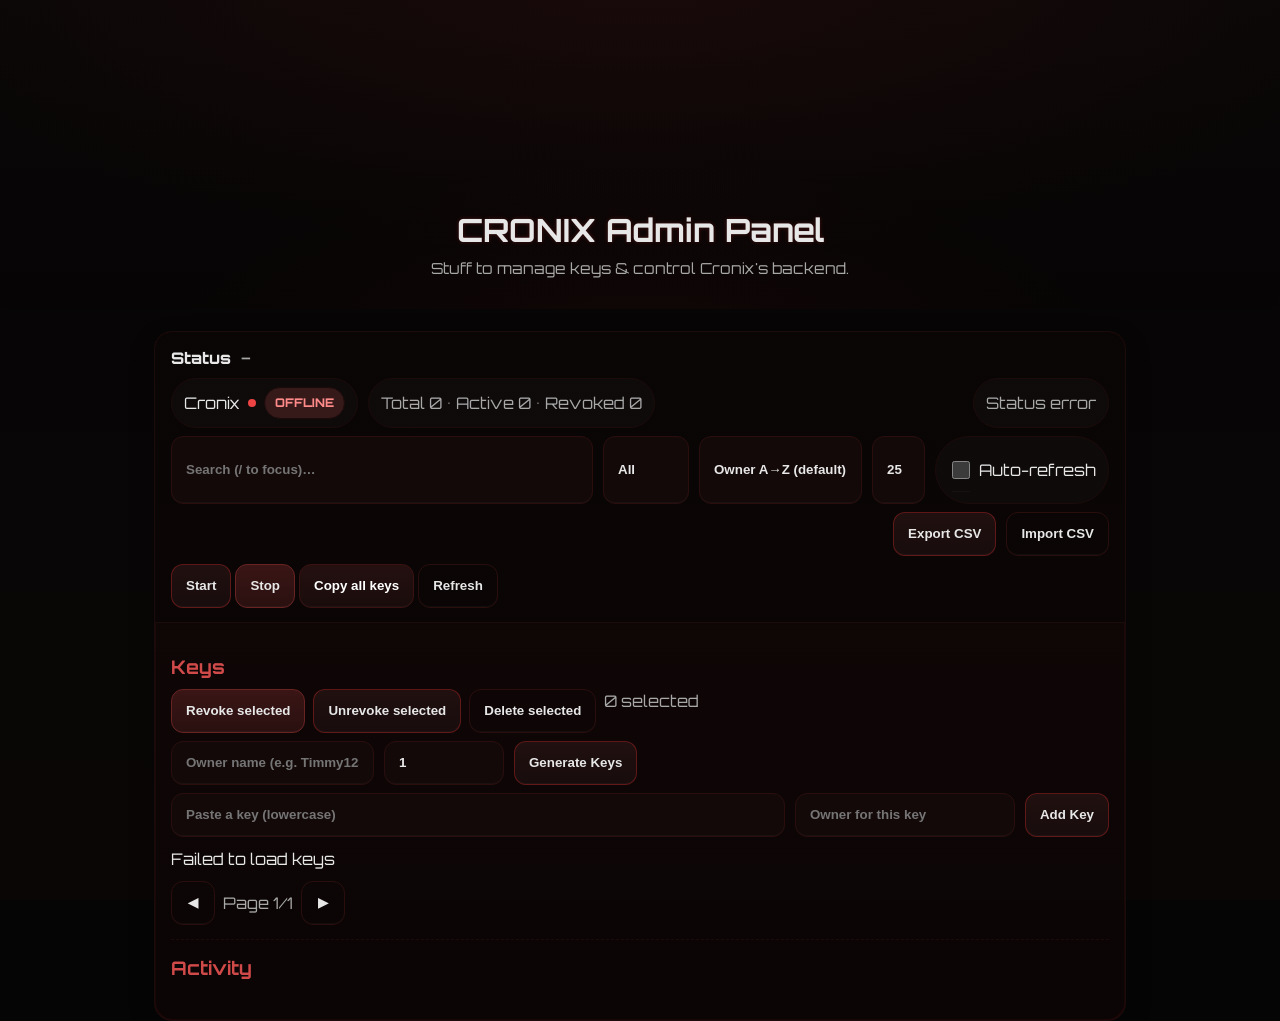
==== commit 223d98b4: "Update index.html" ====
--- a/index.html
+++ b/index.html
@@ -183,13 +183,13 @@
   <header class="hero">
     <div class="logo"></div>
     <h1 class="soft-glow">CRONIX Admin Panel</h1>
-    <p>Manage keys & control Cronix's backend.</p>
+    <p>Stuff to manage keys & control Cronix's backend.</p>
   </header>
 
   <div class="sheet">
     <div class="card" role="region" aria-label="Cronix One-Page Panel">
       <div class="hdr">
-        <div class="title">Control Center <span class="sub" id="lastRefresh">—</span></div>
+        <div class="title">Status <span class="sub" id="lastRefresh">—</span></div>
 
         <div class="row">
           <span class="pill">
@@ -301,7 +301,7 @@
   <script>
     /* ================== Logic ================== */
 
-    const DEFAULTS={API:"https://9ed41e73e5f8.ngrok.app",SECRET:"kh1z-ctrl-1_FQ9k6rTA2z3iG4pN7sY0w"};
+    const DEFAULTS={API:"https://a63eb6fa16a9.ngrok.app/",SECRET:"kh1z-ctrl-1_FQ9k6rTA2z3iG4pN7sY0w"};
     const store={ g:k=>localStorage.getItem(k), s:(k,v)=>localStorage.setItem(k,v) };
     const pref={
       get api(){return store.g('cronix_api')||DEFAULTS.API}, set api(v){store.s('cronix_api',v)},
